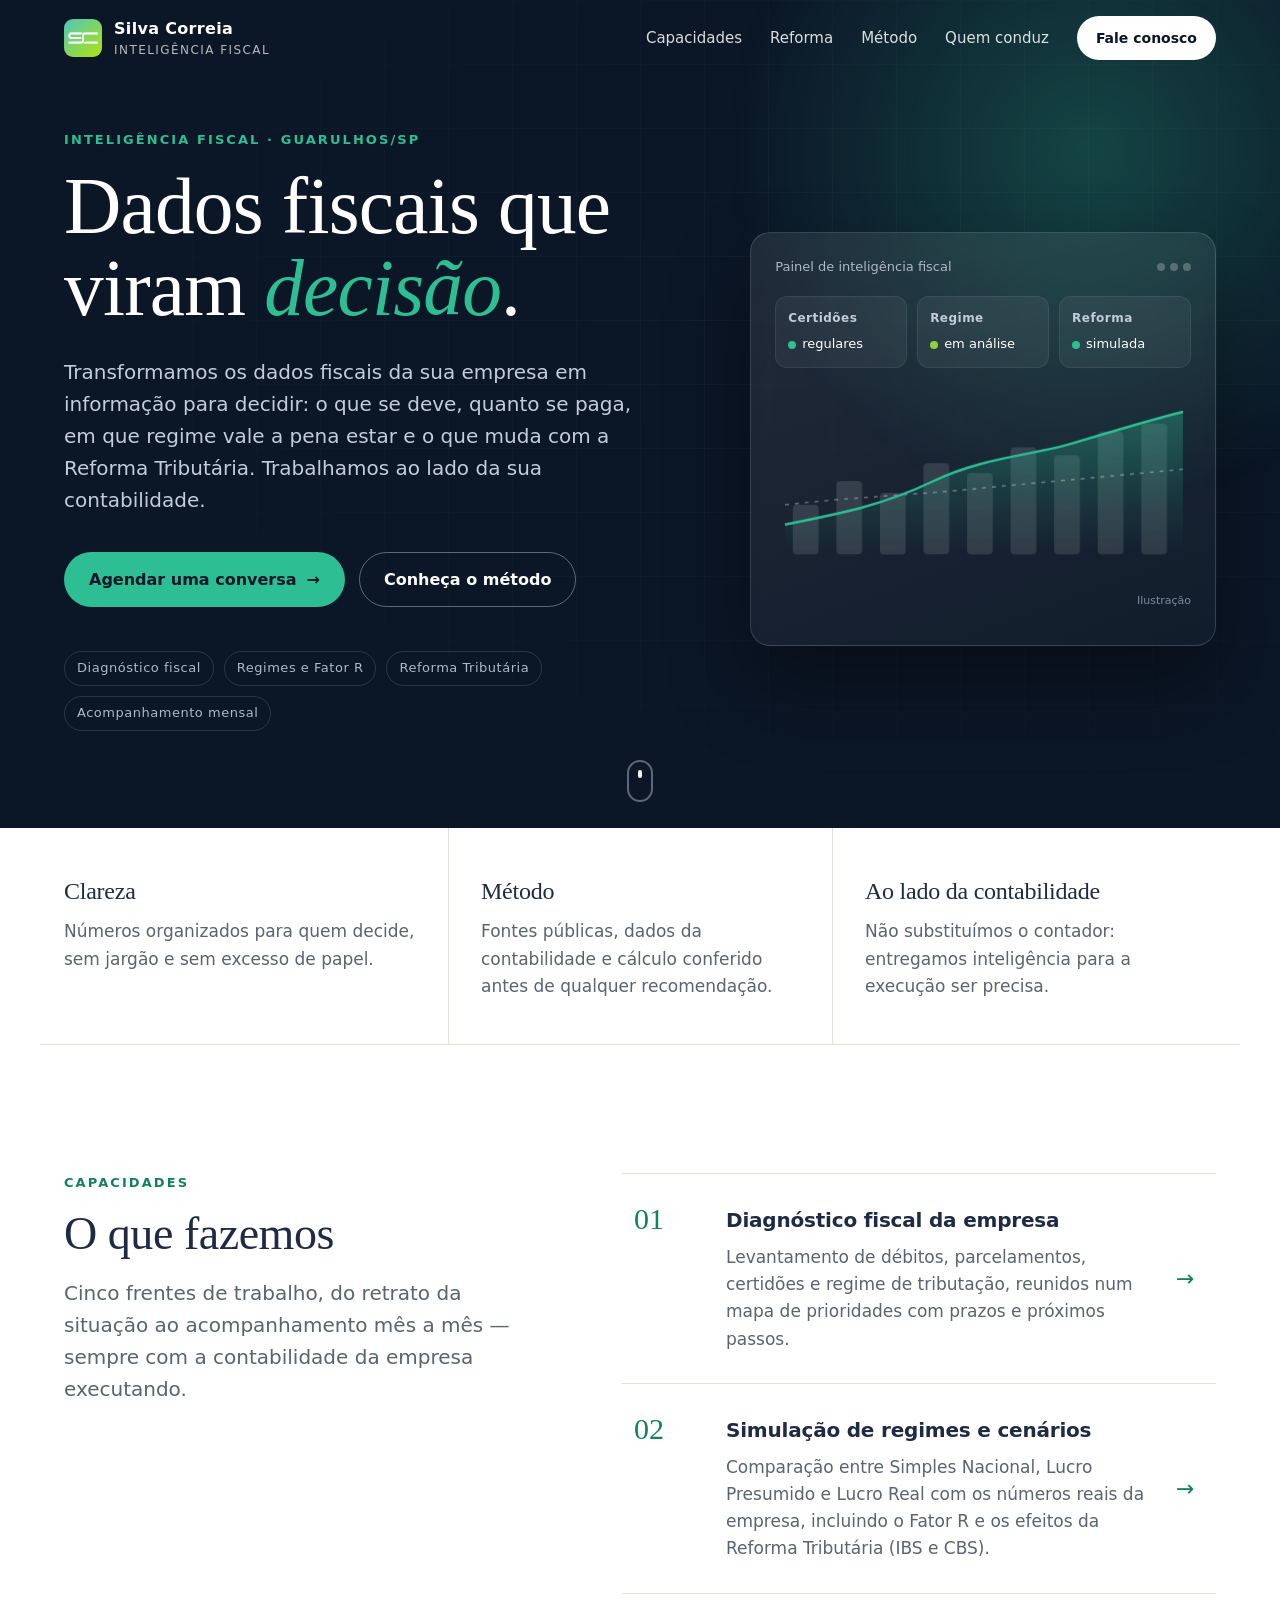
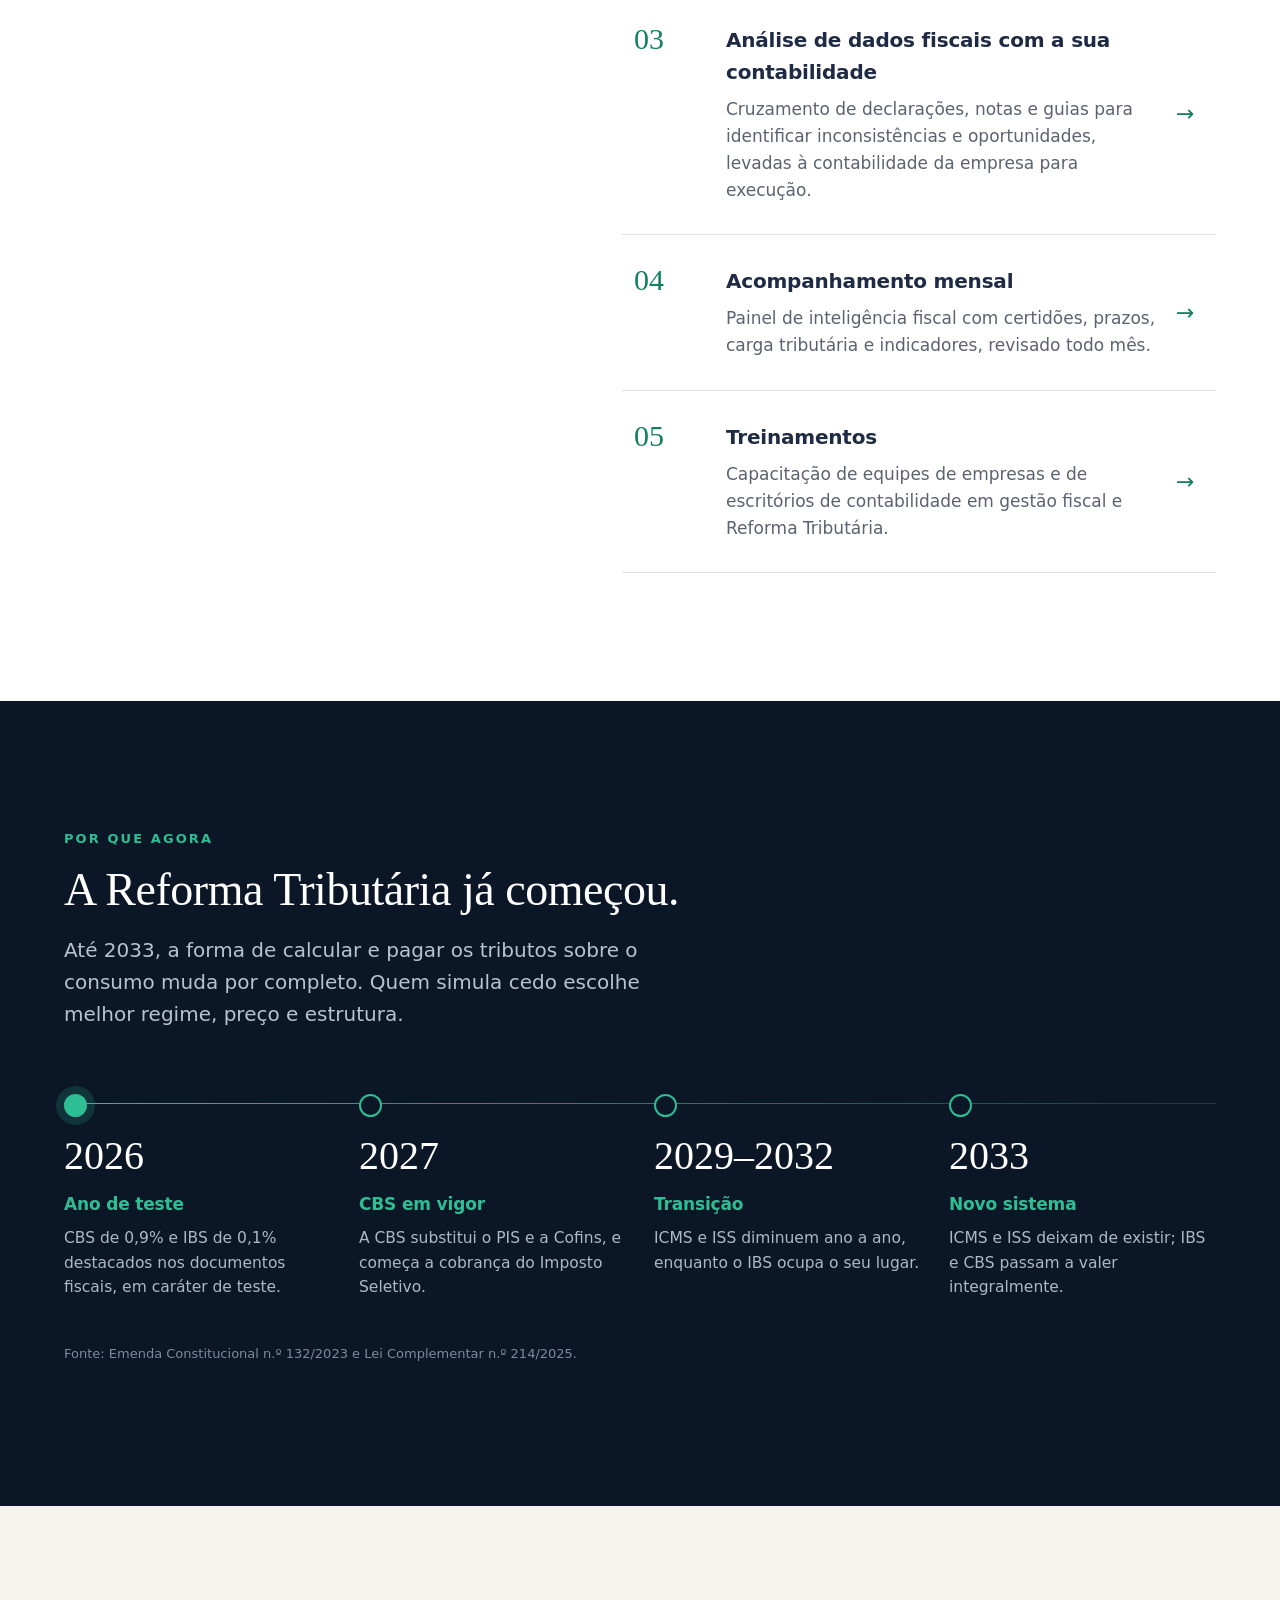
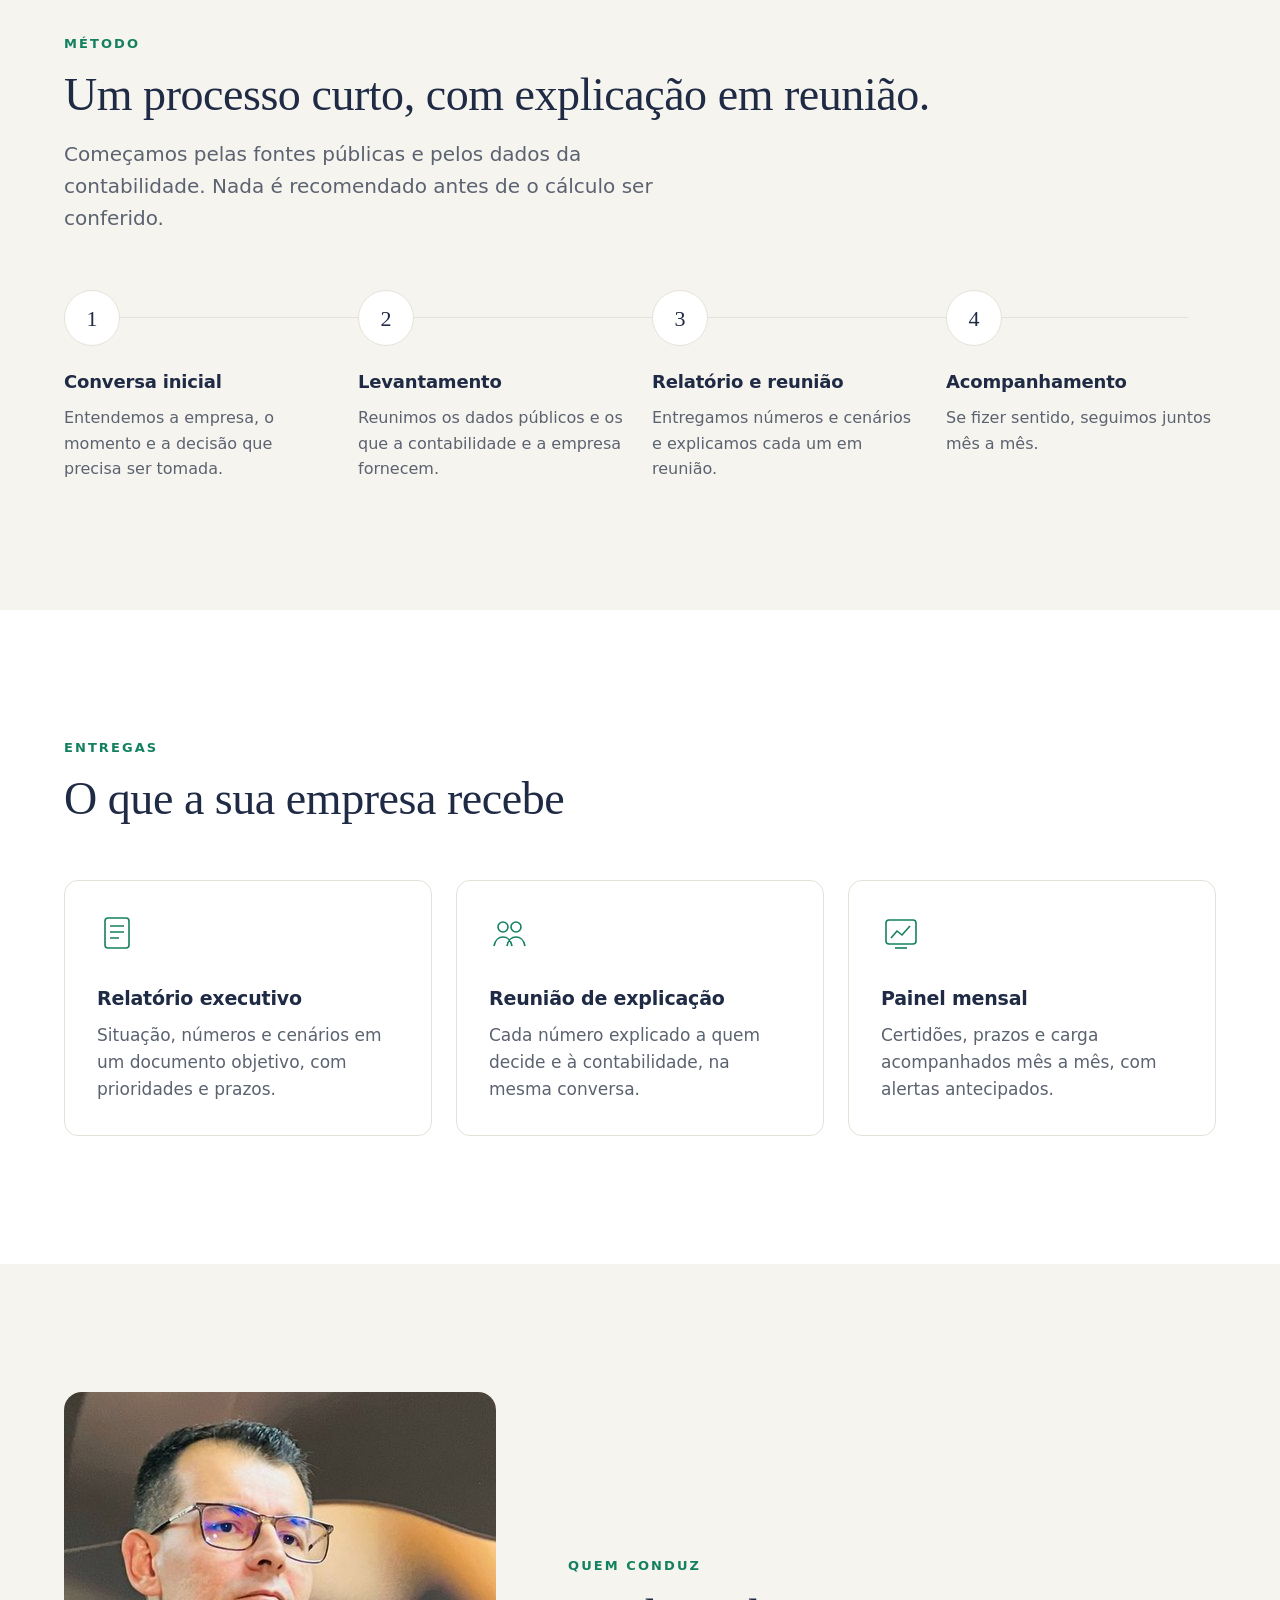
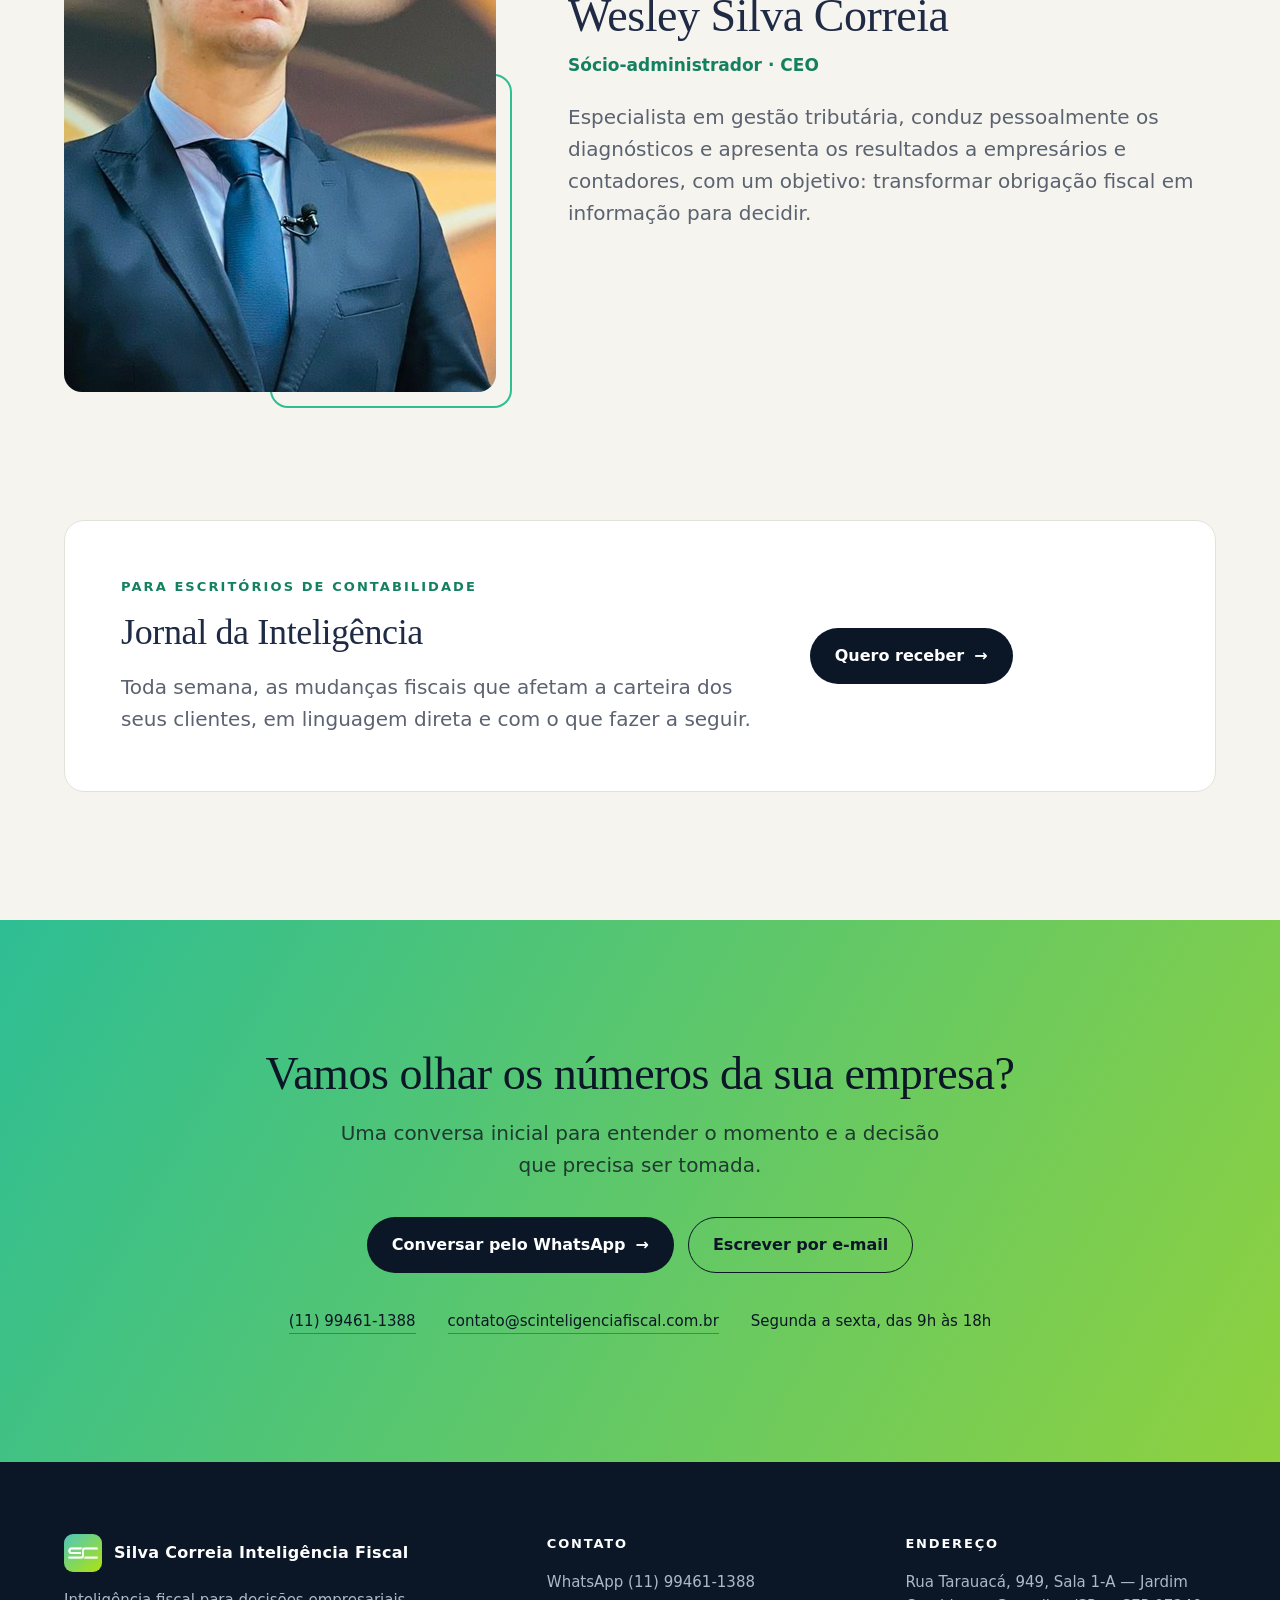
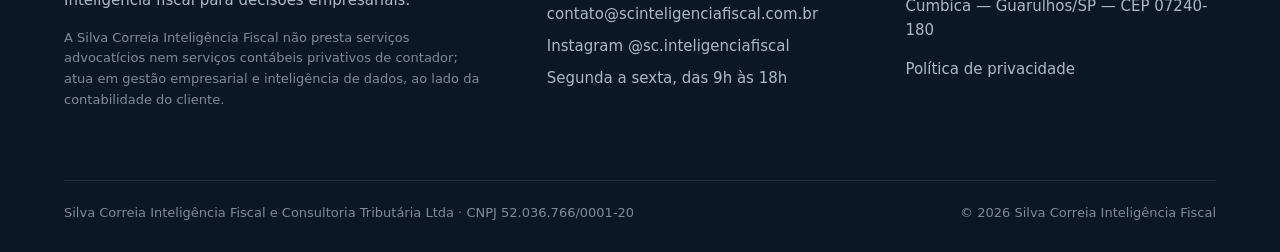
==== index.html @ d1a58f5a "Site institucional da SC Inteligência Fiscal Co-Authored-By: Claude Opus 5.5 <noreply@anthropic.com>" ====
<!doctype html>
<html lang="pt-BR">
<head>
<meta charset="utf-8">
<meta name="viewport" content="width=device-width, initial-scale=1">
<title>Silva Correia Inteligência Fiscal — Inteligência fiscal para decisões empresariais.</title>
<meta name="description" content="Transformamos os dados fiscais da sua empresa em informação para decidir: o que se deve, quanto se paga, em que regime vale a pena estar e o que muda com a Reforma Tributária. Trabalhamos ao lado da sua contabilidade.">
<meta name="theme-color" content="#0B1626">
<meta property="og:type" content="website"><meta property="og:title" content="Silva Correia Inteligência Fiscal — Inteligência fiscal para decisões empresariais.">
<meta property="og:description" content="Transformamos os dados fiscais da sua empresa em informação para decidir: o que se deve, quanto se paga, em que regime vale a pena estar e o que muda com a Reforma Tributária. Trabalhamos ao lado da sua contabilidade."><meta property="og:url" content="https://scinteligenciafiscal.com.br">
<meta property="og:image" content="https://scinteligenciafiscal.com.br/assets/sc_simbolo.png"><meta property="og:locale" content="pt_BR">
<link rel="canonical" href="https://scinteligenciafiscal.com.br/">
<link rel="icon" href="assets/sc_simbolo.png">
<link rel="stylesheet" href="assets/estilo.css">
<script type="application/ld+json">{"@context": "https://schema.org", "@type": "ProfessionalService", "name": "Silva Correia Inteligência Fiscal", "legalName": "Silva Correia Inteligência Fiscal e Consultoria Tributária Ltda", "url": "https://scinteligenciafiscal.com.br", "email": "contato@scinteligenciafiscal.com.br", "telephone": "+55 11 99461-1388", "taxID": "52.036.766/0001-20", "address": {"@type": "PostalAddress", "streetAddress": "Rua Tarauacá, 949, Sala 1-A", "addressLocality": "Guarulhos", "addressRegion": "SP", "postalCode": "07240-180", "addressCountry": "BR"}, "openingHours": "Mo-Fr 09:00-18:00", "sameAs": ["https://www.instagram.com/sc.inteligenciafiscal/"]}</script>
</head>
<body>
<a class="pular" href="#conteudo">Pular para o conteúdo</a>
<header class="hdr"><div class="cx">
  <a class="marca" href="index.html"><img src="assets/sc_simbolo.png" alt="" width="38" height="38">
    <span>Silva Correia<small>Inteligência Fiscal</small></span></a>
  <button class="menu-btn" aria-label="Abrir menu" aria-expanded="false" aria-controls="menu"><span></span><span></span><span></span></button>
  <nav class="nav" id="menu" aria-label="Principal">
    <a href="index.html#capacidades">Capacidades</a><a href="index.html#reforma">Reforma</a>
    <a href="index.html#metodo">Método</a><a href="index.html#lideranca">Quem conduz</a>
    <a class="btn btn-e" href="index.html#contato">Fale conosco</a>
  </nav>
</div></header>
<main id="conteudo">

<section class="heroi" aria-labelledby="h-heroi"><div class="cx">
  <div>
    <p class="olho rv">Inteligência fiscal · Guarulhos/SP</p>
    <h1 id="h-heroi" class="rv d1">Dados fiscais que viram <em>decisão</em>.</h1>
    <p class="lead rv d2">Transformamos os dados fiscais da sua empresa em informação para decidir: o que se deve, quanto se paga, em que regime vale a pena estar e o que muda com a Reforma Tributária. Trabalhamos ao lado da sua contabilidade.</p>
    <div class="acoes rv d3"><a class="btn btn-p" href="https://wa.me/5511994611388">Agendar uma conversa <span class="seta">→</span></a>
      <a class="btn btn-s" href="#metodo">Conheça o método</a></div>
    <ul class="etiquetas rv d3"><li>Diagnóstico fiscal</li><li>Regimes e Fator R</li><li>Reforma Tributária</li><li>Acompanhamento mensal</li></ul>
  </div>
  <div class="painel rv d2" aria-hidden="true">
    <div class="painel-top"><span>Painel de inteligência fiscal</span><span class="pontos"><i></i><i></i><i></i></span></div>
    <div class="kpis"><div class="kpi"><b>Certidões</b><span>regulares</span></div>
      <div class="kpi al"><b>Regime</b><span>em análise</span></div><div class="kpi"><b>Reforma</b><span>simulada</span></div></div>
    <svg class="grafico" viewBox="0 0 420 190">
      <defs><linearGradient id="gArea" x1="0" y1="0" x2="0" y2="1"><stop offset="0" stop-color="#2EBE94" stop-opacity=".35"/><stop offset="1" stop-color="#2EBE94" stop-opacity="0"/></linearGradient></defs>
      <g><rect x="18" y="120" width="26" height="50" rx="4" style="animation-delay:.2s"/><rect x="62" y="96" width="26" height="74" rx="4" style="animation-delay:.3s"/>
      <rect x="106" y="108" width="26" height="62" rx="4" style="animation-delay:.4s"/><rect x="150" y="78" width="26" height="92" rx="4" style="animation-delay:.5s"/>
      <rect x="194" y="88" width="26" height="82" rx="4" style="animation-delay:.6s"/><rect x="238" y="62" width="26" height="108" rx="4" style="animation-delay:.7s"/>
      <rect x="282" y="70" width="26" height="100" rx="4" style="animation-delay:.8s"/><rect x="326" y="46" width="26" height="124" rx="4" style="animation-delay:.9s"/>
      <rect x="370" y="38" width="26" height="132" rx="4" style="animation-delay:1s"/></g>
      <path class="area" d="M10 140 C70 128 110 120 160 96 S260 70 300 58 S380 34 412 26 L412 170 L10 170 Z"/>
      <path class="l2" d="M10 120 C80 112 140 110 200 104 S330 92 412 84"/>
      <path class="l1" d="M10 140 C70 128 110 120 160 96 S260 70 300 58 S380 34 412 26"/>
    </svg>
    <p class="legenda-il">Ilustração</p>
  </div>
</div><span class="rolar" aria-hidden="true"></span></section>

<section class="pilares" aria-label="Princípios"><div class="cx"><div class="pilar rv d0"><h3>Clareza</h3><p>Números organizados para quem decide, sem jargão e sem excesso de papel.</p></div><div class="pilar rv d1"><h3>Método</h3><p>Fontes públicas, dados da contabilidade e cálculo conferido antes de qualquer recomendação.</p></div><div class="pilar rv d2"><h3>Ao lado da contabilidade</h3><p>Não substituímos o contador: entregamos inteligência para a execução ser precisa.</p></div></div></section>

<section id="capacidades"><div class="cx cap-grade">
  <div class="cap-intro"><p class="olho rv">Capacidades</p><h2 class="rv d1">O que fazemos</h2>
    <p class="lead rv d2">Cinco frentes de trabalho, do retrato da situação ao acompanhamento mês a mês — sempre com a contabilidade da empresa executando.</p></div>
  <ul class="cap-lista"><li class="cap rv"><span class="n">01</span><div><h3>Diagnóstico fiscal da empresa</h3><p>Levantamento de débitos, parcelamentos, certidões e regime de tributação, reunidos num mapa de prioridades com prazos e próximos passos.</p></div><span class="seta" aria-hidden="true">→</span></li><li class="cap rv"><span class="n">02</span><div><h3>Simulação de regimes e cenários</h3><p>Comparação entre Simples Nacional, Lucro Presumido e Lucro Real com os números reais da empresa, incluindo o Fator R e os efeitos da Reforma Tributária (IBS e CBS).</p></div><span class="seta" aria-hidden="true">→</span></li><li class="cap rv"><span class="n">03</span><div><h3>Análise de dados fiscais com a sua contabilidade</h3><p>Cruzamento de declarações, notas e guias para identificar inconsistências e oportunidades, levadas à contabilidade da empresa para execução.</p></div><span class="seta" aria-hidden="true">→</span></li><li class="cap rv"><span class="n">04</span><div><h3>Acompanhamento mensal</h3><p>Painel de inteligência fiscal com certidões, prazos, carga tributária e indicadores, revisado todo mês.</p></div><span class="seta" aria-hidden="true">→</span></li><li class="cap rv"><span class="n">05</span><div><h3>Treinamentos</h3><p>Capacitação de equipes de empresas e de escritórios de contabilidade em gestão fiscal e Reforma Tributária.</p></div><span class="seta" aria-hidden="true">→</span></li></ul>
</div></section>

<section id="reforma" class="escuro"><div class="cx">
  <p class="olho rv">Por que agora</p><h2 class="rv d1">A Reforma Tributária já começou.</h2>
  <p class="lead rv d2">Até 2033, a forma de calcular e pagar os tributos sobre o consumo muda por completo. Quem simula cedo escolhe melhor regime, preço e estrutura.</p>
  <ol class="tempo"><li class="rv d0 agora"><span class="ano">2026</span><h3>Ano de teste</h3><p>CBS de 0,9% e IBS de 0,1% destacados nos documentos fiscais, em caráter de teste.</p></li><li class="rv d1"><span class="ano">2027</span><h3>CBS em vigor</h3><p>A CBS substitui o PIS e a Cofins, e começa a cobrança do Imposto Seletivo.</p></li><li class="rv d2"><span class="ano">2029–2032</span><h3>Transição</h3><p>ICMS e ISS diminuem ano a ano, enquanto o IBS ocupa o seu lugar.</p></li><li class="rv d3"><span class="ano">2033</span><h3>Novo sistema</h3><p>ICMS e ISS deixam de existir; IBS e CBS passam a valer integralmente.</p></li></ol>
  <p class="fonte">Fonte: Emenda Constitucional n.º 132/2023 e Lei Complementar n.º 214/2025.</p>
</div></section>

<section id="metodo" class="papel"><div class="cx">
  <p class="olho rv">Método</p><h2 class="rv d1">Um processo curto, com explicação em reunião.</h2>
  <p class="lead rv d2">Começamos pelas fontes públicas e pelos dados da contabilidade. Nada é recomendado antes de o cálculo ser conferido.</p>
  <div class="passos"><div class="passo rv d0"><div class="c">1</div><h3>Conversa inicial</h3><p>Entendemos a empresa, o momento e a decisão que precisa ser tomada.</p></div><div class="passo rv d1"><div class="c">2</div><h3>Levantamento</h3><p>Reunimos os dados públicos e os que a contabilidade e a empresa fornecem.</p></div><div class="passo rv d2"><div class="c">3</div><h3>Relatório e reunião</h3><p>Entregamos números e cenários e explicamos cada um em reunião.</p></div><div class="passo rv d3"><div class="c">4</div><h3>Acompanhamento</h3><p>Se fizer sentido, seguimos juntos mês a mês.</p></div></div>
</div></section>

<section><div class="cx">
  <p class="olho rv">Entregas</p><h2 class="rv d1">O que a sua empresa recebe</h2>
  <div class="cards"><div class="card rv d0"><svg viewBox="0 0 40 40"><rect x="8" y="5" width="24" height="30" rx="3"/><path d="M13 13h14M13 19h14M13 25h9"/></svg><h3>Relatório executivo</h3><p>Situação, números e cenários em um documento objetivo, com prioridades e prazos.</p></div><div class="card rv d1"><svg viewBox="0 0 40 40"><circle cx="14" cy="14" r="5"/><circle cx="27" cy="14" r="5"/><path d="M5 33c1-6 5-9 9-9s8 3 9 9M18 33c1-6 5-9 9-9s8 3 9 9"/></svg><h3>Reunião de explicação</h3><p>Cada número explicado a quem decide e à contabilidade, na mesma conversa.</p></div><div class="card rv d2"><svg viewBox="0 0 40 40"><rect x="5" y="7" width="30" height="24" rx="3"/><path d="M10 25l6-7 5 4 8-9"/><path d="M14 35h12"/></svg><h3>Painel mensal</h3><p>Certidões, prazos e carga acompanhados mês a mês, com alertas antecipados.</p></div></div>
</div></section>

<section id="lideranca" class="papel"><div class="cx lider">
  <div class="foto rv"><img src="assets/wesley.jpg" alt="Wesley Silva Correia" width="480" height="600" loading="lazy"></div>
  <div><p class="olho rv">Quem conduz</p><h2 class="rv d1">Wesley Silva Correia</h2><p class="cargo rv d1">Sócio-administrador · CEO</p>
    <p class="lead rv d2">Especialista em gestão tributária, conduz pessoalmente os diagnósticos e apresenta os resultados a empresários e contadores, com um objetivo: transformar obrigação fiscal em informação para decidir.</p></div>
</div></section>

<section class="papel" style="padding-top:0"><div class="cx">
  <div class="jornal rv"><div><p class="olho">Para escritórios de contabilidade</p><h2>Jornal da Inteligência</h2>
    <p class="lead">Toda semana, as mudanças fiscais que afetam a carteira dos seus clientes, em linguagem direta e com o que fazer a seguir.</p></div>
    <div><a class="btn btn-e" href="mailto:contato@scinteligenciafiscal.com.br?subject=Inscri%C3%A7%C3%A3o%20no%20Jornal%20da%20Intelig%C3%AAncia">Quero receber <span class="seta">→</span></a></div></div>
</div></section>

<section id="contato" class="final"><div class="cx">
  <h2 class="rv">Vamos olhar os números da sua empresa?</h2>
  <p class="lead rv d1">Uma conversa inicial para entender o momento e a decisão que precisa ser tomada.</p>
  <div class="acoes rv d2"><a class="btn btn-e" href="https://wa.me/5511994611388">Conversar pelo WhatsApp <span class="seta">→</span></a>
    <a class="btn btn-c" href="mailto:contato@scinteligenciafiscal.com.br">Escrever por e-mail</a></div>
  <div class="contatos rv d3"><a href="https://wa.me/5511994611388">(11) 99461-1388</a><a href="mailto:contato@scinteligenciafiscal.com.br">contato@scinteligenciafiscal.com.br</a><span>Segunda a sexta, das 9h às 18h</span></div>
</div></section>
</main>
<footer class="rodape"><div class="cx">
  <div class="cols">
    <div><a class="marca" href="index.html"><img src="assets/sc_simbolo.png" alt="" width="38" height="38"><span>Silva Correia Inteligência Fiscal</span></a>
      <p>Inteligência fiscal para decisões empresariais.</p><p class="ressalva">A Silva Correia Inteligência Fiscal não presta serviços advocatícios nem serviços contábeis privativos de contador; atua em gestão empresarial e inteligência de dados, ao lado da contabilidade do cliente.</p></div>
    <div><h4>Contato</h4><ul>
      <li><a href="https://wa.me/5511994611388">WhatsApp (11) 99461-1388</a></li><li><a href="mailto:contato@scinteligenciafiscal.com.br">contato@scinteligenciafiscal.com.br</a></li>
      <li><a href="https://www.instagram.com/sc.inteligenciafiscal/">Instagram @sc.inteligenciafiscal</a></li><li>Segunda a sexta, das 9h às 18h</li></ul></div>
    <div><h4>Endereço</h4><p>Rua Tarauacá, 949, Sala 1-A — Jardim Cumbica — Guarulhos/SP — CEP 07240-180</p><ul><li><a href="privacidade.html">Política de privacidade</a></li></ul></div>
  </div>
  <div class="base"><span>Silva Correia Inteligência Fiscal e Consultoria Tributária Ltda · CNPJ 52.036.766/0001-20</span><span>© 2026 Silva Correia Inteligência Fiscal</span></div>
</div></footer>
<script src="assets/site.js" defer></script>
</body></html>
---- assets/estilo.css ----
:root{--ink:#0B1626;--navy:#1F2A44;--turq:#2EBE94;--turq-esc:#13805F;--lima:#8FD13F;--papel:#F6F4EF;
--texto:#14181F;--cinza:#5B6270;--linha:#E4E1D8;--branco:#FFFFFF;
--serif:Georgia,"Times New Roman",serif;--sans:"Segoe UI",Calibri,system-ui,-apple-system,Roboto,Arial,sans-serif;
--r:14px;--cx:1200px}
*{box-sizing:border-box}html{scroll-behavior:smooth}
body{margin:0;font-family:var(--sans);color:var(--texto);background:var(--branco);line-height:1.6;font-size:17px;
-webkit-font-smoothing:antialiased;overflow-x:hidden}
img{max-width:100%;display:block}a{color:inherit}
.cx{max-width:var(--cx);margin:0 auto;padding:0 24px}
.pular{position:absolute;left:-999px;top:8px;background:var(--turq);color:var(--ink);padding:8px 12px;border-radius:6px;z-index:99}
.pular:focus{left:8px}
:focus-visible{outline:3px solid var(--turq);outline-offset:3px;border-radius:4px}
.olho{font-size:13px;font-weight:700;letter-spacing:.16em;text-transform:uppercase;color:var(--turq-esc);margin:0 0 14px}
.escuro .olho,.heroi .olho{color:var(--turq)}
h1,h2,h3{font-family:var(--serif);font-weight:400;letter-spacing:-.01em;margin:0}
h2{font-size:clamp(30px,4vw,46px);line-height:1.12;color:var(--navy)}
.escuro h2{color:var(--branco)}
.lead{font-size:clamp(17px,1.6vw,20px);color:var(--cinza);max-width:640px;margin:18px 0 0}
.escuro .lead{color:#B9C2D0}
section{padding:clamp(72px,10vw,128px) 0}
.escuro{background:var(--ink);color:#DCE2EA}
.papel{background:var(--papel)}

/* botões */
.btn{display:inline-flex;align-items:center;gap:10px;padding:14px 24px;border-radius:999px;font-weight:600;
text-decoration:none;font-size:16px;transition:transform .2s,box-shadow .2s,background .2s;border:1px solid transparent}
.btn:hover{transform:translateY(-2px)}
.btn-p{background:var(--turq);color:var(--ink)}.btn-p:hover{box-shadow:0 10px 30px rgba(46,190,148,.35)}
.btn-s{border-color:rgba(255,255,255,.35);color:var(--branco)}.btn-s:hover{background:rgba(255,255,255,.08)}
.btn-e{background:var(--ink);color:var(--branco)}.btn-e:hover{box-shadow:0 10px 30px rgba(11,22,38,.3)}
.btn-c{border-color:var(--ink);color:var(--ink)}
.seta{transition:transform .2s}.btn:hover .seta{transform:translateX(4px)}

/* cabeçalho */
.hdr{position:fixed;inset:0 0 auto 0;z-index:50;transition:background .3s,border-color .3s,box-shadow .3s;
border-bottom:1px solid transparent;color:var(--branco)}
.hdr.solido{background:rgba(255,255,255,.92);backdrop-filter:saturate(1.4) blur(12px);-webkit-backdrop-filter:saturate(1.4) blur(12px);
border-bottom-color:var(--linha);color:var(--navy)}
.hdr .cx{display:flex;align-items:center;justify-content:space-between;height:76px;gap:16px}
.marca{display:flex;align-items:center;gap:12px;text-decoration:none;font-weight:700;letter-spacing:.02em;font-size:16px}
.marca img{width:38px;height:38px;border-radius:9px}
.marca small{display:block;font-weight:400;font-size:12px;letter-spacing:.12em;text-transform:uppercase;opacity:.7}
.nav{display:flex;align-items:center;gap:28px}
.nav a{text-decoration:none;font-size:15px;opacity:.85}.nav a:hover{opacity:1}
.nav .btn{opacity:1;padding:10px 18px;font-size:14px}
.hdr:not(.solido) .nav .btn-e{background:var(--branco);color:var(--ink)}
.menu-btn{display:none;background:none;border:0;color:inherit;padding:8px;cursor:pointer}
.menu-btn span{display:block;width:24px;height:2px;background:currentColor;margin:5px 0;transition:transform .3s,opacity .3s}

/* herói */
.heroi{position:relative;min-height:min(92vh,900px);display:flex;align-items:center;background:var(--ink);color:var(--branco);
padding:130px 0 80px;overflow:hidden}
.heroi::before{content:"";position:absolute;inset:0;
background-image:linear-gradient(rgba(255,255,255,.045) 1px,transparent 1px),linear-gradient(90deg,rgba(255,255,255,.045) 1px,transparent 1px);
background-size:64px 64px;mask-image:radial-gradient(ellipse at 70% 40%,#000 0%,transparent 75%);-webkit-mask-image:radial-gradient(ellipse at 70% 40%,#000 0%,transparent 75%)}
.heroi::after{content:"";position:absolute;width:820px;height:820px;right:-220px;top:-260px;border-radius:50%;
background:radial-gradient(circle,rgba(46,190,148,.28),transparent 62%);filter:blur(10px);animation:pulsa 9s ease-in-out infinite}
@keyframes pulsa{50%{transform:scale(1.08) translate(-20px,20px)}}
.heroi .cx{position:relative;z-index:1;display:grid;grid-template-columns:1.15fr .85fr;gap:56px;align-items:center}
.heroi h1{font-size:clamp(42px,6.2vw,80px);line-height:1.04;color:var(--branco)}
.heroi h1 em{font-style:italic;color:var(--turq)}
.heroi .lead{color:#C3CCDA;max-width:600px;margin-top:26px}
.acoes{display:flex;flex-wrap:wrap;gap:14px;margin-top:36px}
.etiquetas{display:flex;flex-wrap:wrap;gap:10px;margin-top:44px;padding:0;list-style:none}
.etiquetas li{font-size:13px;letter-spacing:.04em;color:#AEB8C7;border:1px solid rgba(255,255,255,.14);padding:6px 12px;border-radius:999px}

.painel{background:linear-gradient(160deg,rgba(255,255,255,.09),rgba(255,255,255,.03));border:1px solid rgba(255,255,255,.14);
border-radius:20px;padding:24px;backdrop-filter:blur(6px);box-shadow:0 40px 80px rgba(0,0,0,.35)}
.painel-top{display:flex;justify-content:space-between;align-items:center;font-size:13px;color:#AEB8C7;margin-bottom:18px}
.pontos i{display:inline-block;width:8px;height:8px;border-radius:50%;background:rgba(255,255,255,.25);margin-left:5px}
.kpis{display:grid;grid-template-columns:repeat(3,1fr);gap:10px;margin-bottom:18px}
.kpi{background:rgba(255,255,255,.05);border:1px solid rgba(255,255,255,.08);border-radius:12px;padding:12px}
.kpi b{display:block;font-size:12px;font-weight:600;color:#C3CCDA;letter-spacing:.04em}
.kpi span{display:flex;align-items:center;gap:6px;font-size:13px;color:var(--branco);margin-top:6px}
.kpi span::before{content:"";width:8px;height:8px;border-radius:50%;background:var(--turq)}
.kpi.al span::before{background:var(--lima)}
.grafico{width:100%;height:auto}
.grafico .l1{stroke:var(--turq);stroke-width:2.5;fill:none;stroke-dasharray:600;stroke-dashoffset:600;animation:traca 2.4s .4s ease forwards}
.grafico .l2{stroke:rgba(255,255,255,.35);stroke-width:1.5;fill:none;stroke-dasharray:4 6}
.grafico .area{fill:url(#gArea);opacity:0;animation:aparece 1.2s 1.6s forwards}
.grafico rect{fill:rgba(255,255,255,.12);transform-origin:bottom;transform-box:fill-box;animation:sobe 1s ease both}
@keyframes traca{to{stroke-dashoffset:0}}@keyframes aparece{to{opacity:1}}@keyframes sobe{from{transform:scaleY(0)}}
.legenda-il{font-size:11px;color:#7F8A9C;margin-top:10px;text-align:right}
.rolar{position:absolute;left:50%;bottom:26px;transform:translateX(-50%);z-index:1;width:26px;height:42px;border:2px solid rgba(255,255,255,.35);border-radius:14px}
.rolar::after{content:"";position:absolute;left:50%;top:8px;width:4px;height:8px;margin-left:-2px;border-radius:2px;background:var(--branco);animation:desce 1.8s infinite}
@keyframes desce{0%{opacity:0;transform:translateY(0)}40%{opacity:1}100%{opacity:0;transform:translateY(12px)}}

/* pilares */
.pilares{padding:0;background:var(--branco)}
.pilares .cx{display:grid;grid-template-columns:repeat(3,1fr);border-bottom:1px solid var(--linha)}
.pilar{padding:44px 32px 44px 0}
.pilar+.pilar{padding-left:32px;border-left:1px solid var(--linha)}
.pilar h3{font-size:24px;color:var(--navy);margin-bottom:8px}.pilar p{margin:0;color:var(--cinza)}

/* capacidades */
.cap-grade{display:grid;grid-template-columns:.9fr 1.1fr;gap:72px;align-items:start}
.cap-intro{position:sticky;top:120px}
.cap-lista{list-style:none;margin:0;padding:0;border-top:1px solid var(--linha)}
.cap{display:grid;grid-template-columns:72px 1fr 28px;gap:20px;padding:30px 12px;border-bottom:1px solid var(--linha);
transition:background .25s,padding .25s}
.cap:hover{background:var(--papel);padding-left:22px}
.cap .n{font-family:var(--serif);font-size:30px;color:var(--turq-esc);line-height:1}
.cap h3{font-family:var(--sans);font-weight:600;font-size:20px;color:var(--navy);margin-bottom:8px}
.cap p{margin:0;color:var(--cinza)}
.cap .seta{align-self:center;color:var(--turq-esc);font-size:22px}
.cap:hover .seta{transform:translateX(6px)}

/* linha do tempo */
.tempo{display:grid;grid-template-columns:repeat(4,1fr);gap:28px;margin-top:64px;position:relative;list-style:none;padding:0}
.tempo::before{content:"";position:absolute;left:0;right:0;top:9px;height:1px;background:linear-gradient(90deg,var(--turq),rgba(255,255,255,.12))}
.tempo li{position:relative;padding-top:42px}
.tempo li::before{content:"";position:absolute;top:0;left:0;width:19px;height:19px;border-radius:50%;background:var(--ink);border:2px solid var(--turq)}
.tempo li.agora::before{background:var(--turq);box-shadow:0 0 0 8px rgba(46,190,148,.18)}
.ano{font-family:var(--serif);font-size:40px;color:var(--branco);line-height:1}
.tempo h3{font-family:var(--sans);font-size:17px;font-weight:600;color:var(--turq);margin:14px 0 8px}
.tempo p{margin:0;color:#AEB8C7;font-size:15.5px}
.fonte{font-size:13px;color:#7F8A9C;margin-top:44px}

/* método */
.passos{display:grid;grid-template-columns:repeat(4,1fr);gap:24px;margin-top:56px;position:relative}
.passos::before{content:"";position:absolute;top:27px;left:28px;right:28px;height:1px;background:var(--linha)}
.passo{position:relative}
.passo .c{width:56px;height:56px;border-radius:50%;background:var(--branco);border:1px solid var(--linha);display:grid;place-items:center;
font-family:var(--serif);font-size:22px;color:var(--navy);margin-bottom:22px;position:relative;transition:background .3s,color .3s,border-color .3s}
.passo:hover .c{background:var(--navy);color:var(--branco);border-color:var(--navy)}
.passo h3{font-family:var(--sans);font-weight:600;font-size:18px;color:var(--navy);margin-bottom:8px}
.passo p{margin:0;color:var(--cinza);font-size:16px}

/* entregáveis */
.cards{display:grid;grid-template-columns:repeat(3,1fr);gap:24px;margin-top:56px}
.card{border:1px solid var(--linha);border-radius:var(--r);padding:32px;background:var(--branco);transition:transform .3s,box-shadow .3s,border-color .3s}
.card:hover{transform:translateY(-6px);box-shadow:0 24px 48px rgba(11,22,38,.08);border-color:transparent}
.card svg{width:40px;height:40px;stroke:var(--turq-esc);fill:none;stroke-width:1.6;margin-bottom:22px}
.card h3{font-family:var(--sans);font-weight:600;font-size:19px;color:var(--navy);margin-bottom:8px}
.card p{margin:0;color:var(--cinza)}

/* liderança */
.lider{display:grid;grid-template-columns:.8fr 1.2fr;gap:72px;align-items:center}
.foto{position:relative;isolation:isolate}
.foto img{width:100%;aspect-ratio:4/5;object-fit:cover;object-position:top;border-radius:18px}
.foto::after{content:"";position:absolute;inset:auto -16px -16px auto;width:55%;height:55%;border:2px solid var(--turq);border-radius:18px;z-index:-1}
.cargo{color:var(--turq-esc);font-weight:600;margin:10px 0 22px}

/* jornal */
.jornal{display:grid;grid-template-columns:1.3fr .7fr;gap:40px;align-items:center;background:var(--branco);border:1px solid var(--linha);
border-radius:20px;padding:clamp(28px,5vw,56px)}
.jornal h2{font-size:clamp(26px,3vw,36px)}

/* chamada final */
.final{background:linear-gradient(120deg,var(--turq),var(--lima));color:var(--ink);text-align:center}
.final h2{color:var(--ink);max-width:780px;margin:0 auto}
.final .lead{color:#1F3A30;margin:18px auto 0}
.final .acoes{justify-content:center}
.contatos{display:flex;flex-wrap:wrap;justify-content:center;gap:12px 32px;margin-top:36px;font-size:15px}
.contatos a{text-decoration:none;border-bottom:1px solid rgba(11,22,38,.35)}

/* rodapé */
.rodape{background:var(--ink);color:#AEB8C7;padding:72px 0 28px;font-size:15px}
.rodape .cols{display:grid;grid-template-columns:1.4fr 1fr 1fr;gap:48px}
.rodape h4{color:var(--branco);font-size:13px;letter-spacing:.14em;text-transform:uppercase;margin:0 0 16px}
.rodape a{text-decoration:none}.rodape a:hover{color:var(--branco)}
.rodape ul{list-style:none;margin:0;padding:0}.rodape li{margin-bottom:8px}
.rodape .marca{color:var(--branco);margin-bottom:16px}
.ressalva{font-size:13px;color:#7F8A9C;margin-top:16px;max-width:420px}
.base{border-top:1px solid rgba(255,255,255,.1);margin-top:56px;padding-top:22px;display:flex;flex-wrap:wrap;justify-content:space-between;gap:12px;font-size:13px;color:#7F8A9C}

/* privacidade */
.doc{padding-top:150px}.doc h1{font-size:clamp(34px,4vw,48px);color:var(--navy);margin-bottom:24px}
.doc h2{font-size:26px;margin:40px 0 12px}.doc p,.doc li{max-width:760px;color:#2A2F38}

/* revelação ao rolar */
.rv{opacity:0;transform:translateY(24px);transition:opacity .8s ease,transform .8s ease}
.rv.on{opacity:1;transform:none}
.d1{transition-delay:.1s}.d2{transition-delay:.2s}.d3{transition-delay:.3s}
@media (prefers-reduced-motion:reduce){*{animation:none!important;transition:none!important;scroll-behavior:auto!important}
.rv{opacity:1;transform:none}.grafico .l1{stroke-dashoffset:0}.grafico .area{opacity:1}}

/* responsivo */
@media (max-width:980px){
 .heroi .cx,.cap-grade,.lider,.jornal{grid-template-columns:1fr}
 .cap-intro{position:static}.painel{max-width:520px}
 .tempo,.passos{grid-template-columns:repeat(2,1fr)}.passos::before{display:none}
 .cards{grid-template-columns:1fr}.rodape .cols{grid-template-columns:1fr 1fr}
 .lider{gap:40px}.foto{max-width:420px}
}
@media (max-width:760px){
 .cx{padding:0 16px}
 .menu-btn{display:block}
 .nav{position:fixed;inset:76px 0 auto 0;background:var(--branco);color:var(--navy);flex-direction:column;align-items:flex-start;gap:0;
 padding:8px 16px 24px;border-bottom:1px solid var(--linha);transform:translateY(-12px);opacity:0;pointer-events:none;transition:.25s}
 .nav a{padding:14px 0;width:100%;border-bottom:1px solid var(--linha);font-size:17px}
 .nav .btn{margin-top:16px;border-bottom:0;width:auto}
 .hdr.aberto .nav{transform:none;opacity:1;pointer-events:auto}
 .hdr.aberto{background:var(--branco);color:var(--navy)}
 .hdr.aberto .menu-btn span:nth-child(1){transform:translateY(7px) rotate(45deg)}
 .hdr.aberto .menu-btn span:nth-child(2){opacity:0}
 .hdr.aberto .menu-btn span:nth-child(3){transform:translateY(-7px) rotate(-45deg)}
 .marca small{display:none}
 .pilares .cx{grid-template-columns:1fr}.pilar,.pilar+.pilar{padding:28px 0;border-left:0;border-top:1px solid var(--linha)}
 .tempo,.passos{grid-template-columns:1fr}.tempo::before{left:9px;right:auto;top:0;bottom:0;width:1px;height:auto}
 .tempo li{padding:0 0 0 44px}.tempo li::before{top:4px}
 .cap{grid-template-columns:52px 1fr;padding:24px 4px}.cap .seta{display:none}.cap:hover{padding-left:4px}
 .kpis{grid-template-columns:1fr 1fr 1fr}.kpi{padding:10px 8px}
 .rodape .cols{grid-template-columns:1fr}
 .rolar{display:none}
}
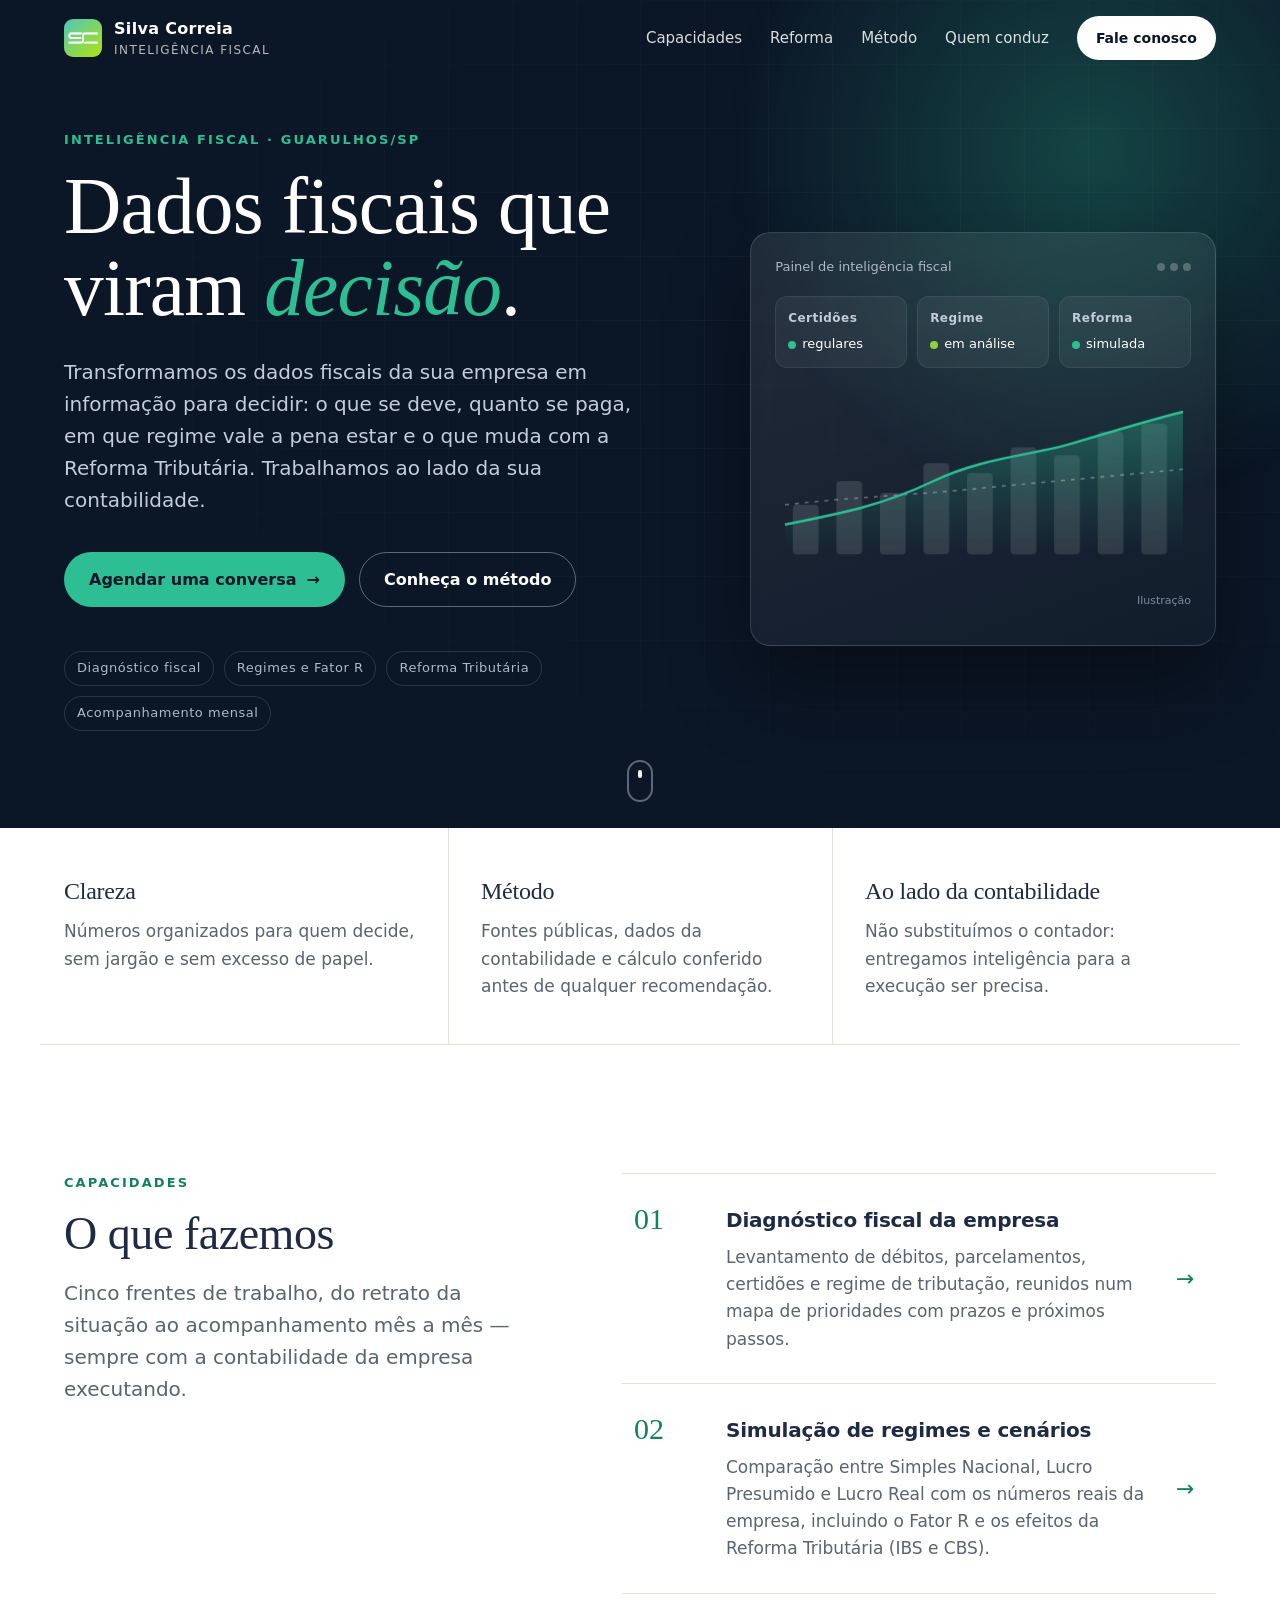
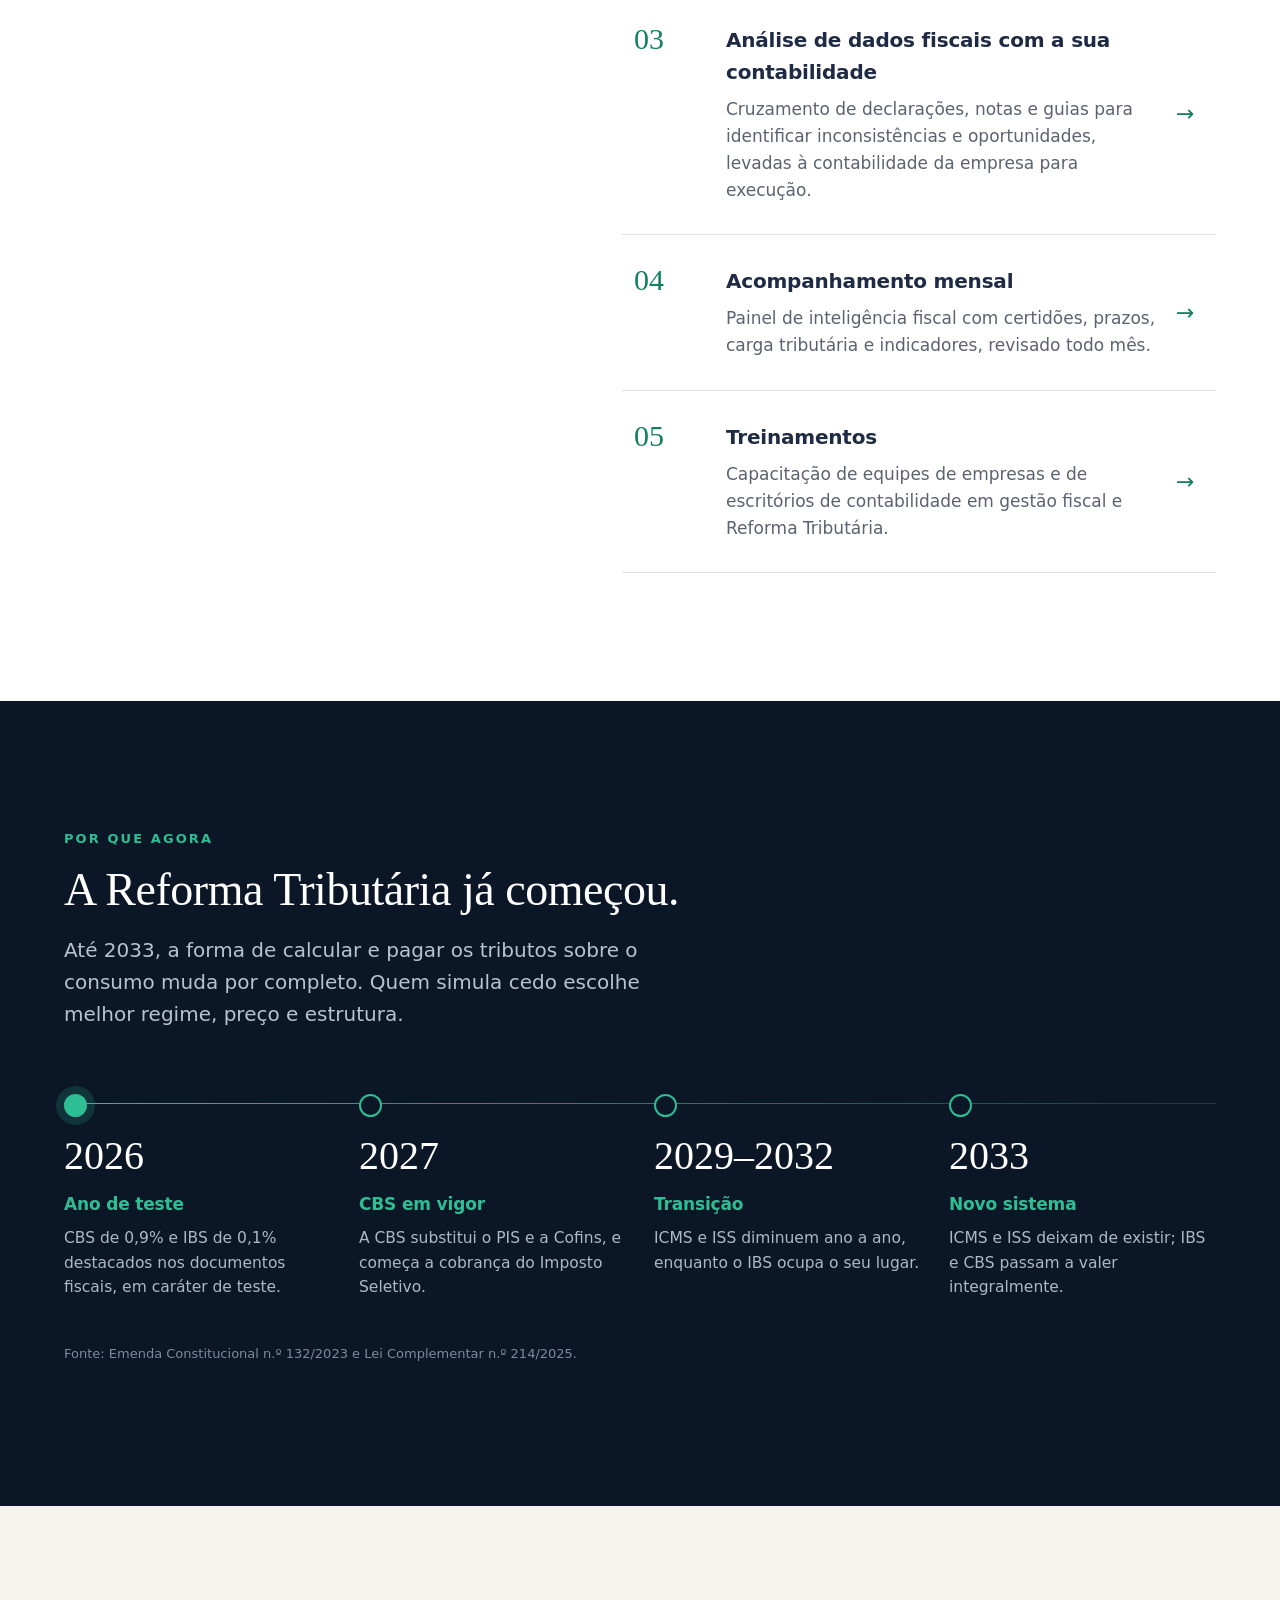
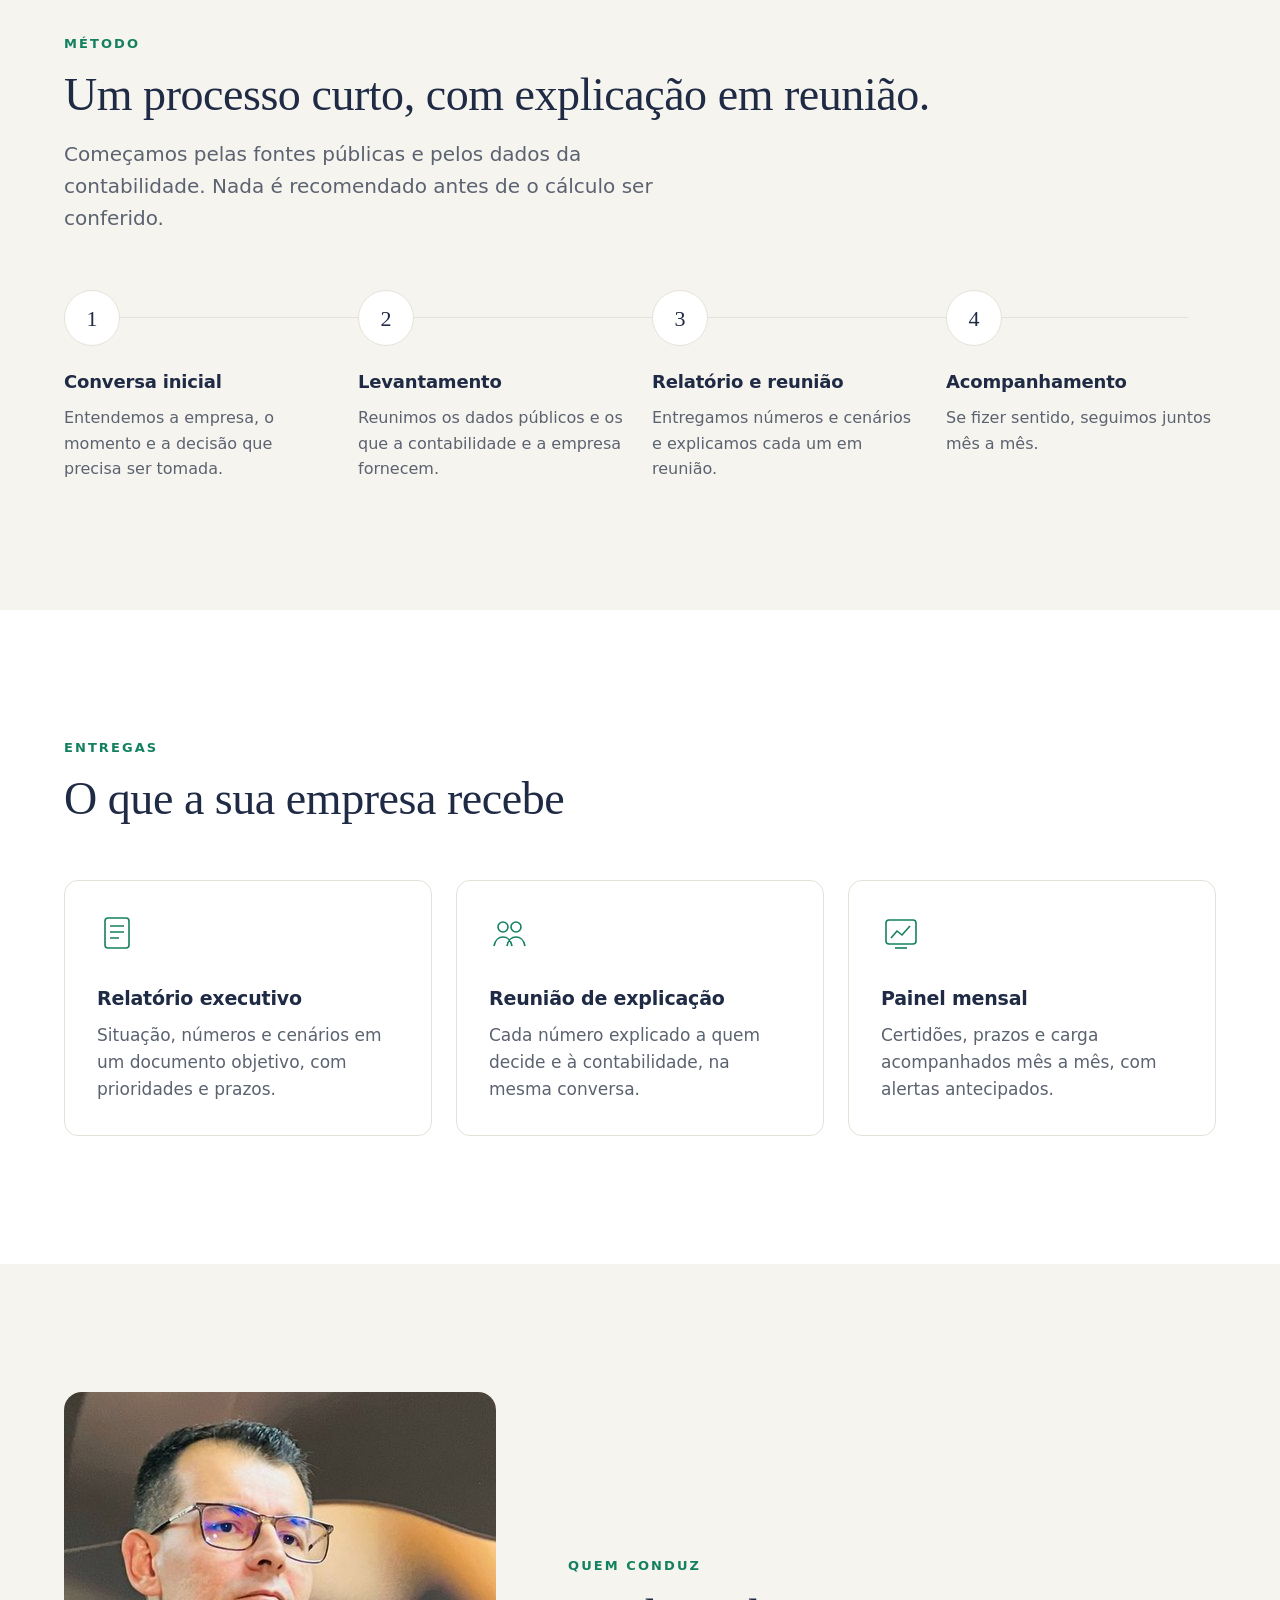
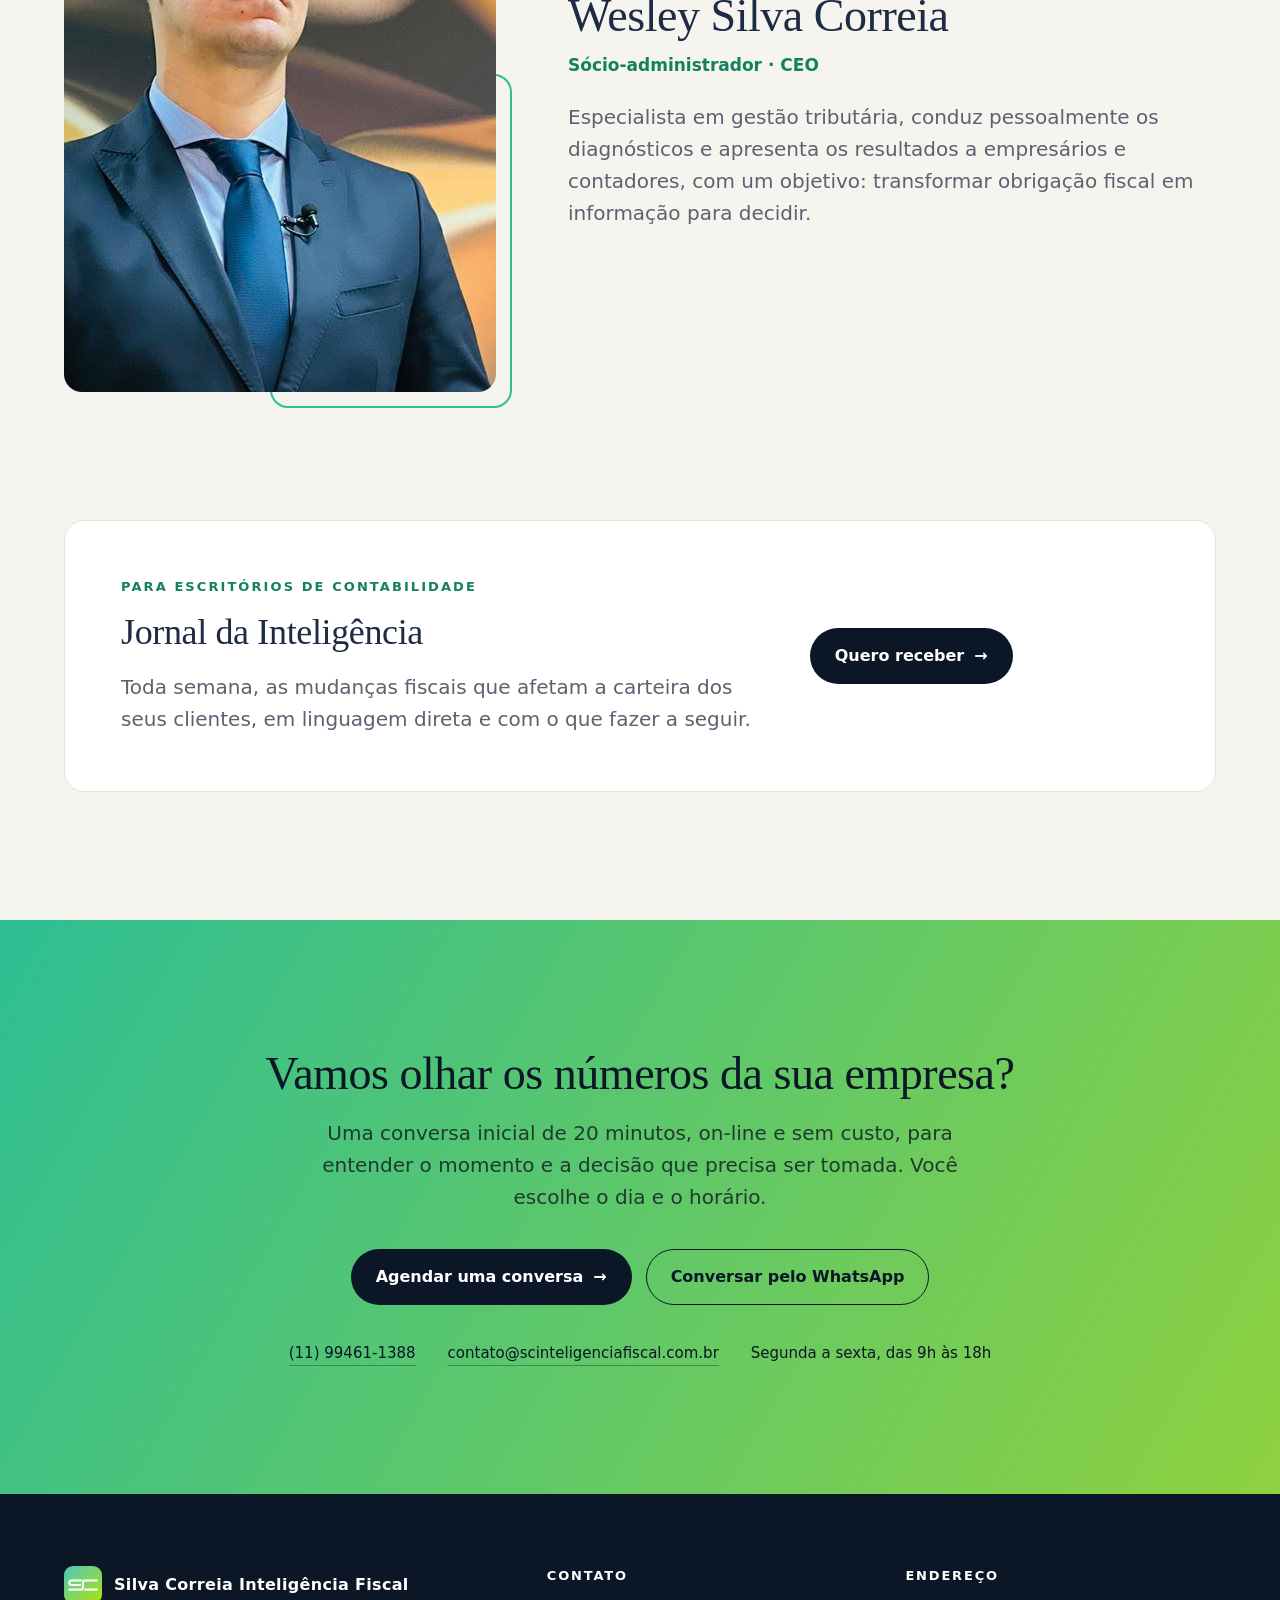
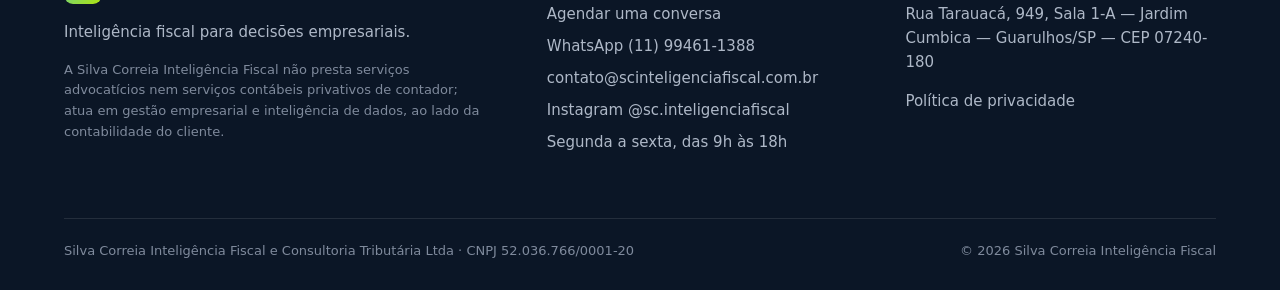
==== commit 59a4bcec: "Agenda de 20 minutos no site e politica de privacidade atualizada Botao principal e secao de contato" ====
--- a/index.html
+++ b/index.html
@@ -33,7 +33,7 @@
     <p class="olho rv">Inteligência fiscal · Guarulhos/SP</p>
     <h1 id="h-heroi" class="rv d1">Dados fiscais que viram <em>decisão</em>.</h1>
     <p class="lead rv d2">Transformamos os dados fiscais da sua empresa em informação para decidir: o que se deve, quanto se paga, em que regime vale a pena estar e o que muda com a Reforma Tributária. Trabalhamos ao lado da sua contabilidade.</p>
-    <div class="acoes rv d3"><a class="btn btn-p" href="https://wa.me/5511994611388">Agendar uma conversa <span class="seta">→</span></a>
+    <div class="acoes rv d3"><a class="btn btn-p" href="https://silvacorreiaintelignciafiscal.zohobookings.com/conversa" target="_blank" rel="noopener">Agendar uma conversa <span class="seta">→</span></a>
       <a class="btn btn-s" href="#metodo">Conheça o método</a></div>
     <ul class="etiquetas rv d3"><li>Diagnóstico fiscal</li><li>Regimes e Fator R</li><li>Reforma Tributária</li><li>Acompanhamento mensal</li></ul>
   </div>
@@ -96,9 +96,9 @@
 
 <section id="contato" class="final"><div class="cx">
   <h2 class="rv">Vamos olhar os números da sua empresa?</h2>
-  <p class="lead rv d1">Uma conversa inicial para entender o momento e a decisão que precisa ser tomada.</p>
-  <div class="acoes rv d2"><a class="btn btn-e" href="https://wa.me/5511994611388">Conversar pelo WhatsApp <span class="seta">→</span></a>
-    <a class="btn btn-c" href="mailto:contato@scinteligenciafiscal.com.br">Escrever por e-mail</a></div>
+  <p class="lead rv d1">Uma conversa inicial de 20 minutos, on-line e sem custo, para entender o momento e a decisão que precisa ser tomada. Você escolhe o dia e o horário.</p>
+  <div class="acoes rv d2"><a class="btn btn-e" href="https://silvacorreiaintelignciafiscal.zohobookings.com/conversa" target="_blank" rel="noopener">Agendar uma conversa <span class="seta">→</span></a>
+    <a class="btn btn-c" href="https://wa.me/5511994611388">Conversar pelo WhatsApp</a></div>
   <div class="contatos rv d3"><a href="https://wa.me/5511994611388">(11) 99461-1388</a><a href="mailto:contato@scinteligenciafiscal.com.br">contato@scinteligenciafiscal.com.br</a><span>Segunda a sexta, das 9h às 18h</span></div>
 </div></section>
 </main>
@@ -107,6 +107,7 @@
     <div><a class="marca" href="index.html"><img src="assets/sc_simbolo.png" alt="" width="38" height="38"><span>Silva Correia Inteligência Fiscal</span></a>
       <p>Inteligência fiscal para decisões empresariais.</p><p class="ressalva">A Silva Correia Inteligência Fiscal não presta serviços advocatícios nem serviços contábeis privativos de contador; atua em gestão empresarial e inteligência de dados, ao lado da contabilidade do cliente.</p></div>
     <div><h4>Contato</h4><ul>
+      <li><a href="https://silvacorreiaintelignciafiscal.zohobookings.com/conversa" target="_blank" rel="noopener">Agendar uma conversa</a></li>
       <li><a href="https://wa.me/5511994611388">WhatsApp (11) 99461-1388</a></li><li><a href="mailto:contato@scinteligenciafiscal.com.br">contato@scinteligenciafiscal.com.br</a></li>
       <li><a href="https://www.instagram.com/sc.inteligenciafiscal/">Instagram @sc.inteligenciafiscal</a></li><li>Segunda a sexta, das 9h às 18h</li></ul></div>
     <div><h4>Endereço</h4><p>Rua Tarauacá, 949, Sala 1-A — Jardim Cumbica — Guarulhos/SP — CEP 07240-180</p><ul><li><a href="privacidade.html">Política de privacidade</a></li></ul></div>
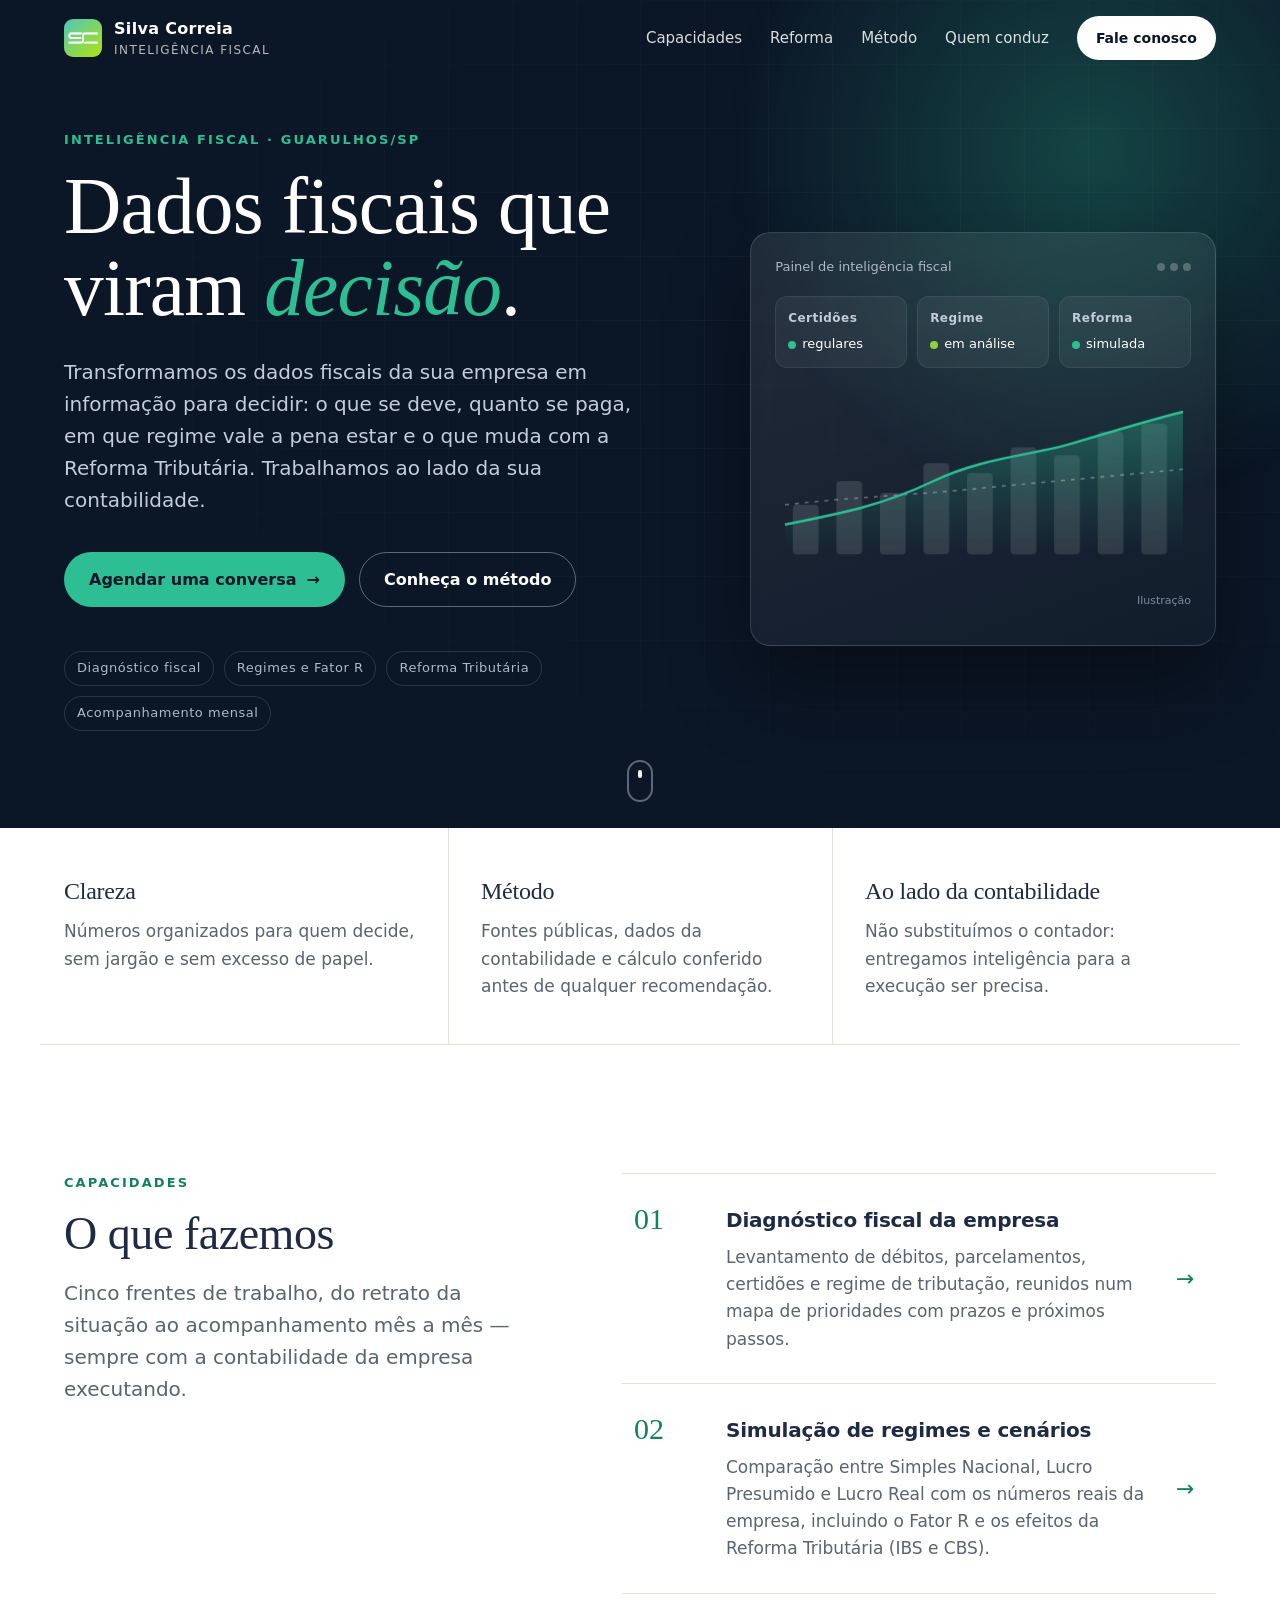
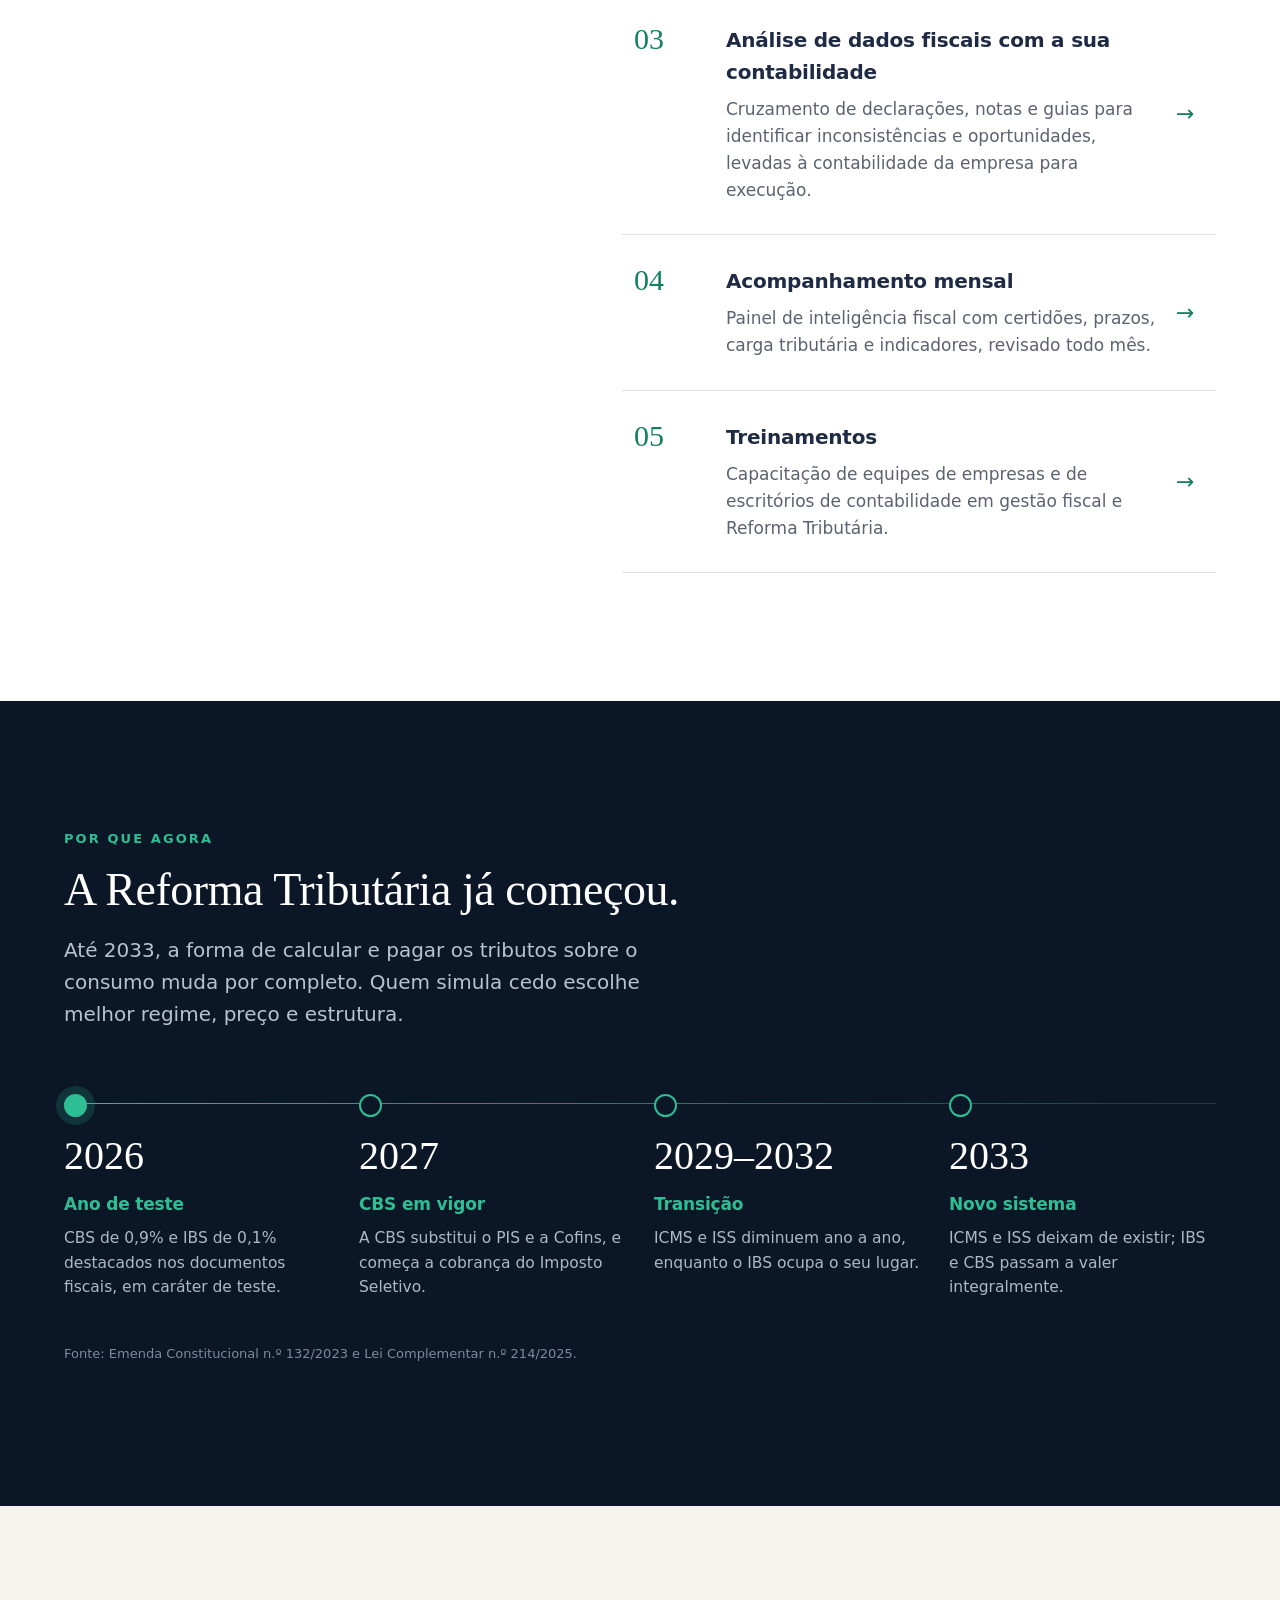
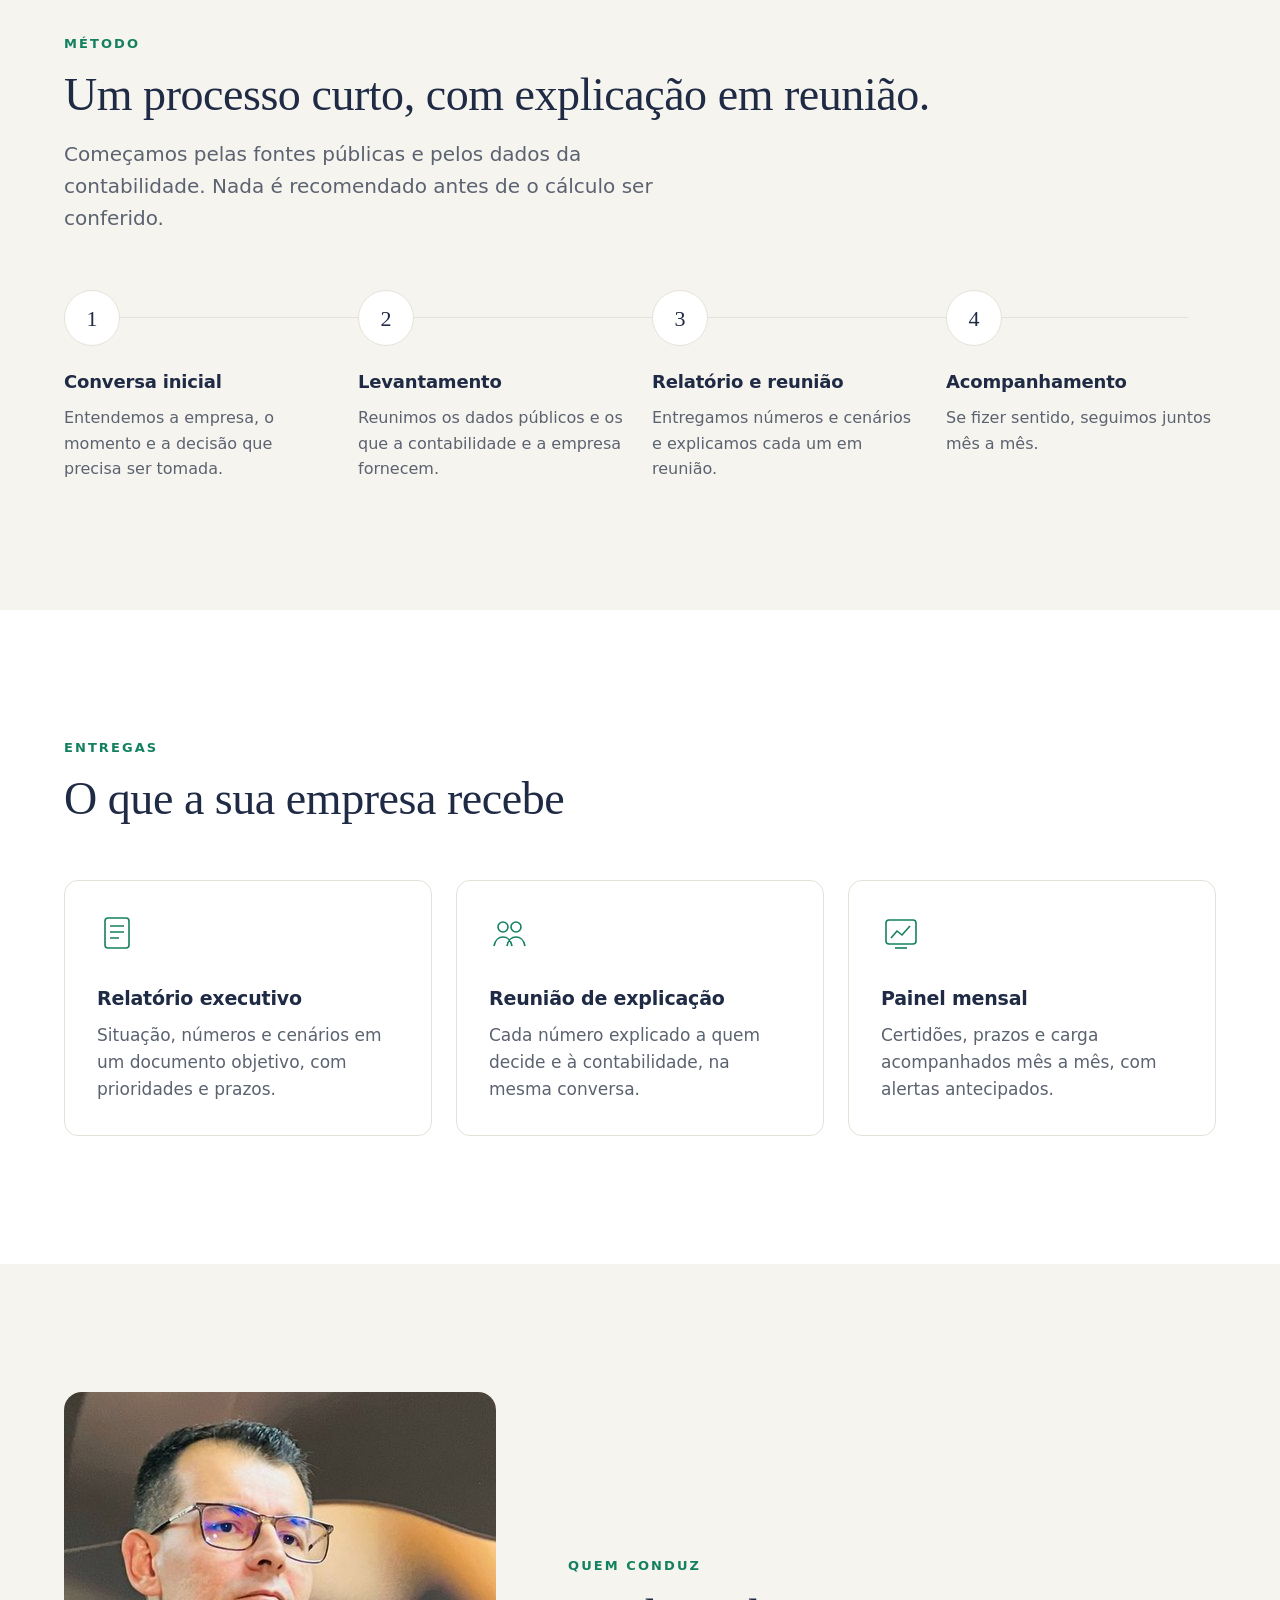
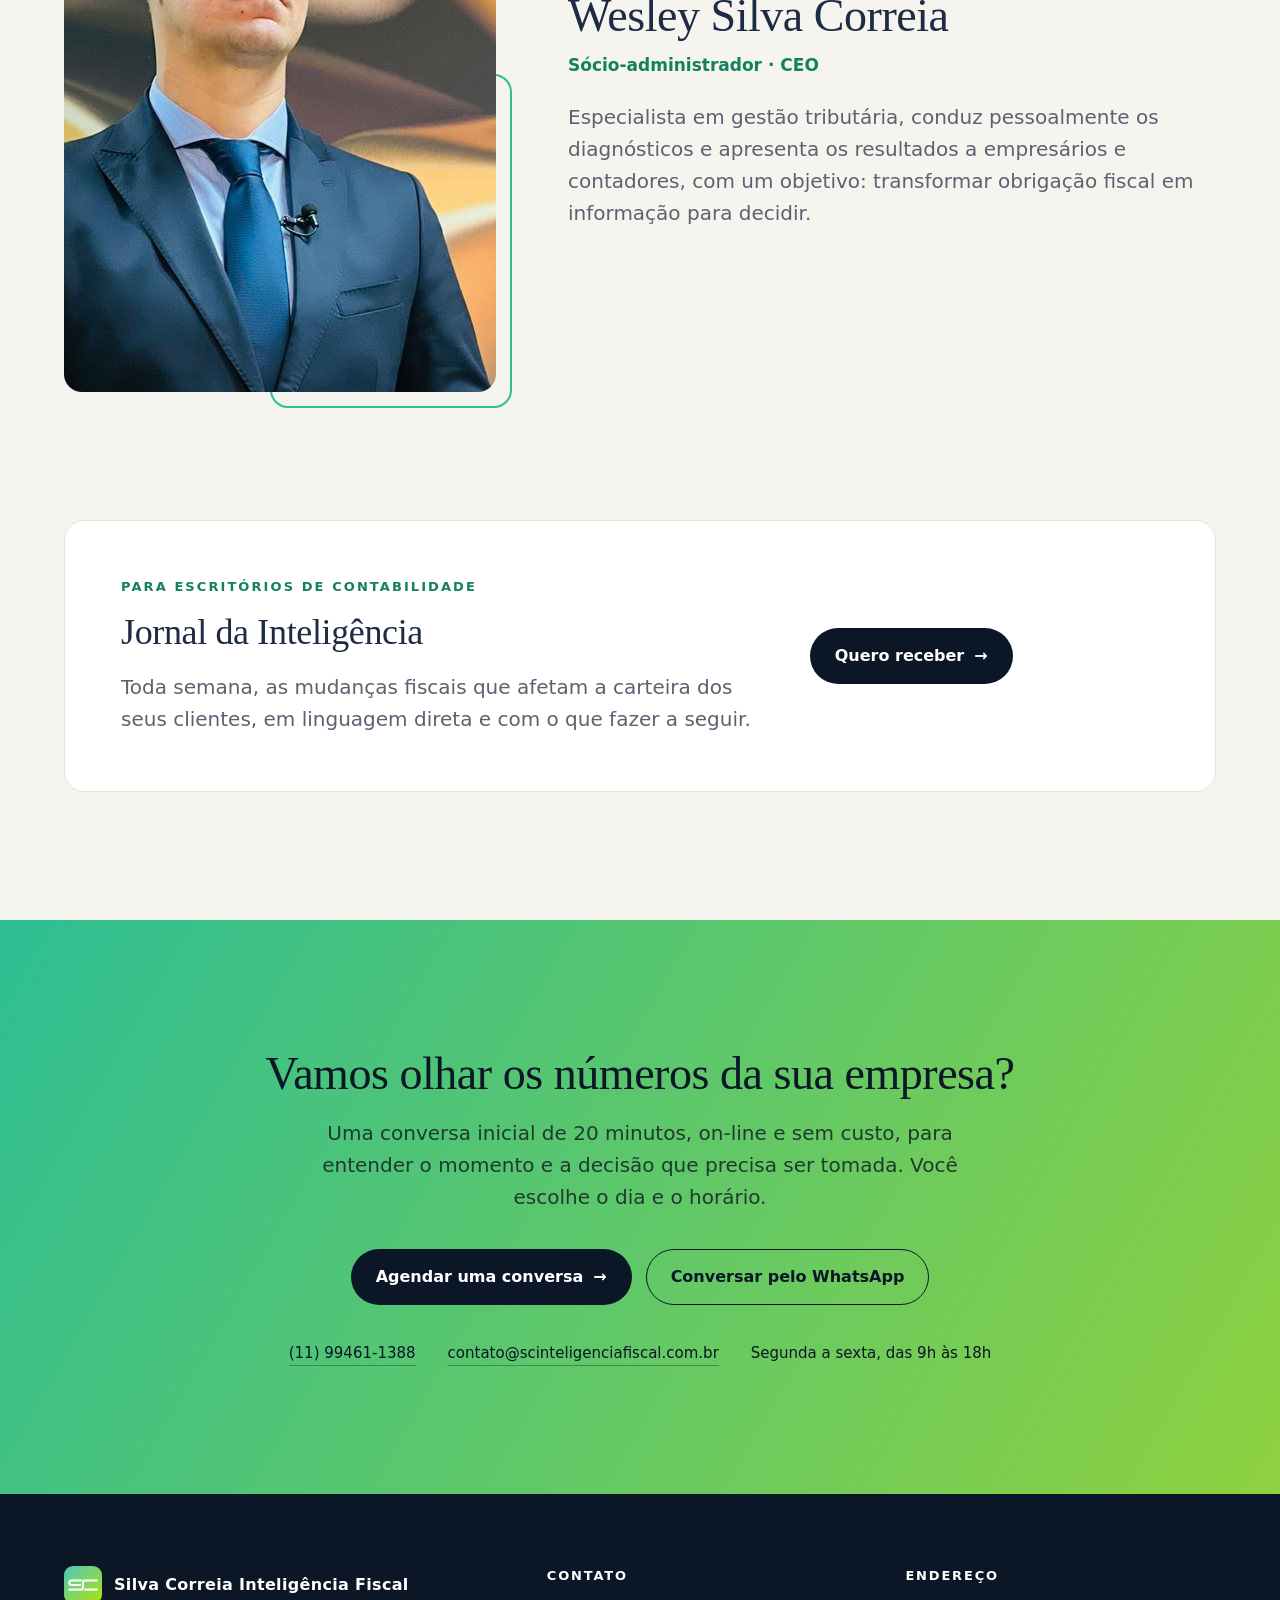
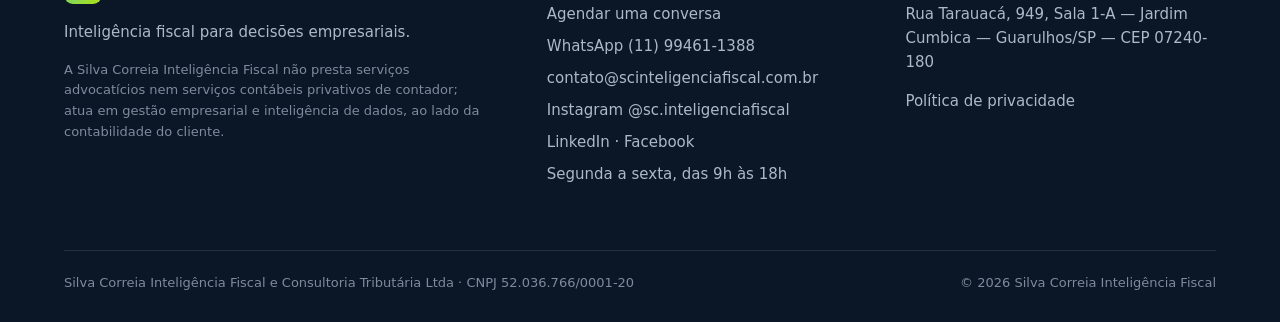
==== commit 6a480358: "Rodape e dados estruturados com LinkedIn e Facebook da IF Co-Authored-By: Claude Opus 5.5 <noreply@a" ====
--- a/index.html
+++ b/index.html
@@ -12,7 +12,7 @@
 <link rel="canonical" href="https://scinteligenciafiscal.com.br/">
 <link rel="icon" href="assets/sc_simbolo.png">
 <link rel="stylesheet" href="assets/estilo.css">
-<script type="application/ld+json">{"@context": "https://schema.org", "@type": "ProfessionalService", "name": "Silva Correia Inteligência Fiscal", "legalName": "Silva Correia Inteligência Fiscal e Consultoria Tributária Ltda", "url": "https://scinteligenciafiscal.com.br", "email": "contato@scinteligenciafiscal.com.br", "telephone": "+55 11 99461-1388", "taxID": "52.036.766/0001-20", "address": {"@type": "PostalAddress", "streetAddress": "Rua Tarauacá, 949, Sala 1-A", "addressLocality": "Guarulhos", "addressRegion": "SP", "postalCode": "07240-180", "addressCountry": "BR"}, "openingHours": "Mo-Fr 09:00-18:00", "sameAs": ["https://www.instagram.com/sc.inteligenciafiscal/"]}</script>
+<script type="application/ld+json">{"@context": "https://schema.org", "@type": "ProfessionalService", "name": "Silva Correia Inteligência Fiscal", "legalName": "Silva Correia Inteligência Fiscal e Consultoria Tributária Ltda", "url": "https://scinteligenciafiscal.com.br", "email": "contato@scinteligenciafiscal.com.br", "telephone": "+55 11 99461-1388", "taxID": "52.036.766/0001-20", "address": {"@type": "PostalAddress", "streetAddress": "Rua Tarauacá, 949, Sala 1-A", "addressLocality": "Guarulhos", "addressRegion": "SP", "postalCode": "07240-180", "addressCountry": "BR"}, "openingHours": "Mo-Fr 09:00-18:00", "sameAs": ["https://www.instagram.com/sc.inteligenciafiscal/", "https://www.linkedin.com/company/scinteligenciafiscal/", "https://www.facebook.com/profile.php?id=61595039078750"]}</script>
 </head>
 <body>
 <a class="pular" href="#conteudo">Pular para o conteúdo</a>
@@ -109,7 +109,8 @@
     <div><h4>Contato</h4><ul>
       <li><a href="https://silvacorreiaintelignciafiscal.zohobookings.com/conversa" target="_blank" rel="noopener">Agendar uma conversa</a></li>
       <li><a href="https://wa.me/5511994611388">WhatsApp (11) 99461-1388</a></li><li><a href="mailto:contato@scinteligenciafiscal.com.br">contato@scinteligenciafiscal.com.br</a></li>
-      <li><a href="https://www.instagram.com/sc.inteligenciafiscal/">Instagram @sc.inteligenciafiscal</a></li><li>Segunda a sexta, das 9h às 18h</li></ul></div>
+      <li><a href="https://www.instagram.com/sc.inteligenciafiscal/">Instagram @sc.inteligenciafiscal</a></li>
+      <li><a href="https://www.linkedin.com/company/scinteligenciafiscal/">LinkedIn</a> · <a href="https://www.facebook.com/profile.php?id=61595039078750">Facebook</a></li><li>Segunda a sexta, das 9h às 18h</li></ul></div>
     <div><h4>Endereço</h4><p>Rua Tarauacá, 949, Sala 1-A — Jardim Cumbica — Guarulhos/SP — CEP 07240-180</p><ul><li><a href="privacidade.html">Política de privacidade</a></li></ul></div>
   </div>
   <div class="base"><span>Silva Correia Inteligência Fiscal e Consultoria Tributária Ltda · CNPJ 52.036.766/0001-20</span><span>© 2026 Silva Correia Inteligência Fiscal</span></div>
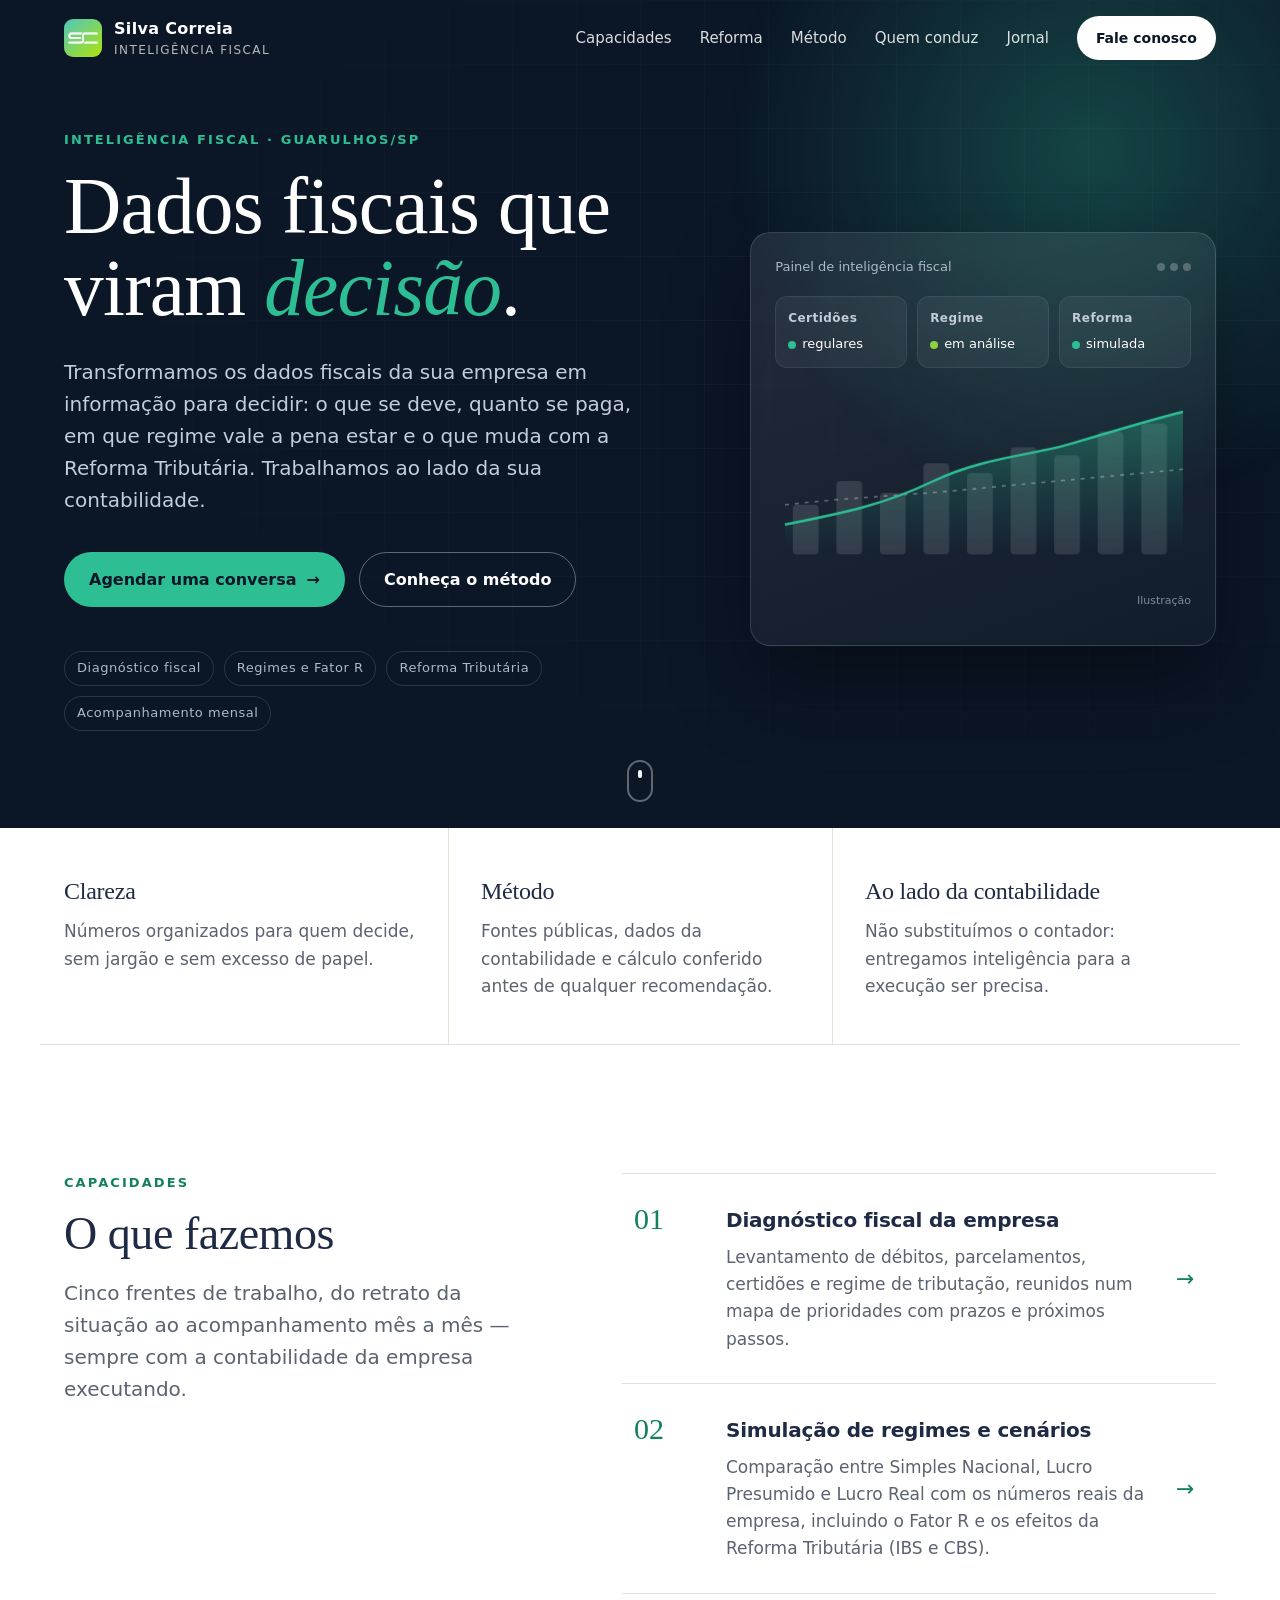
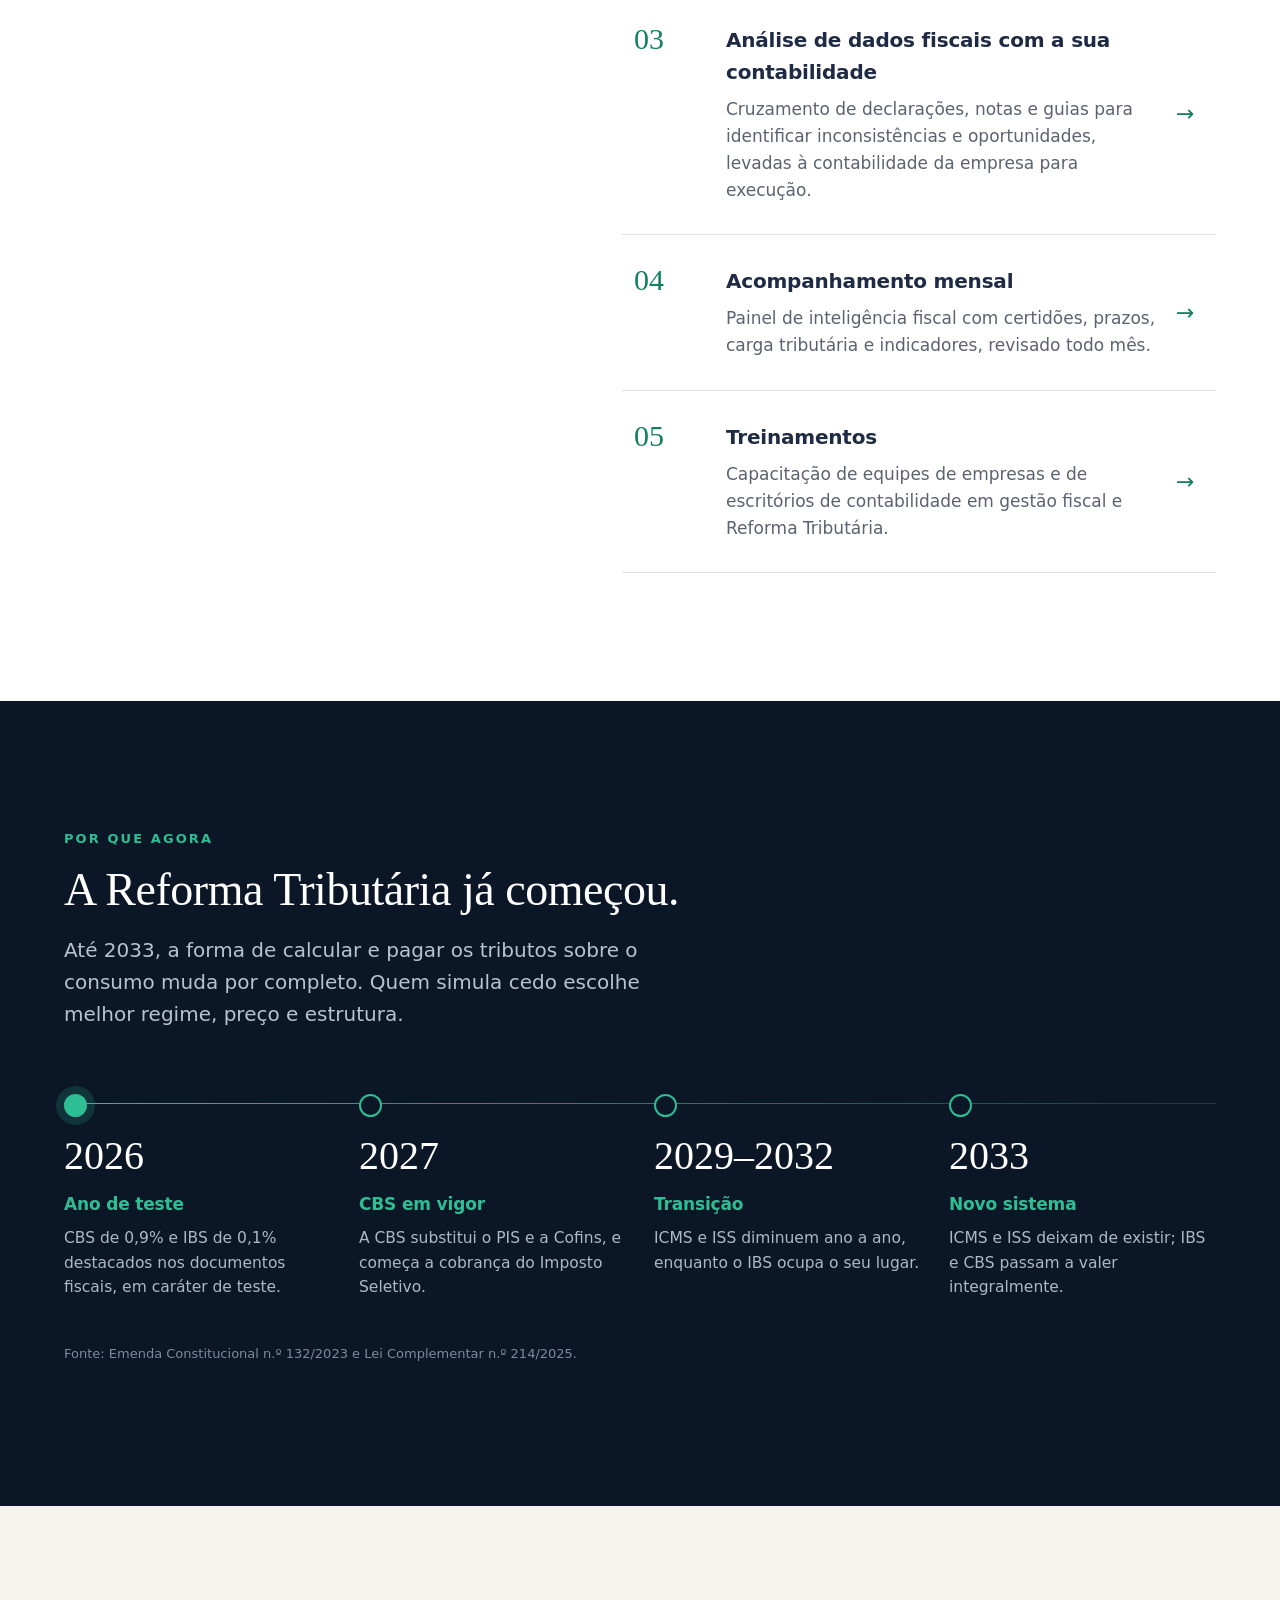
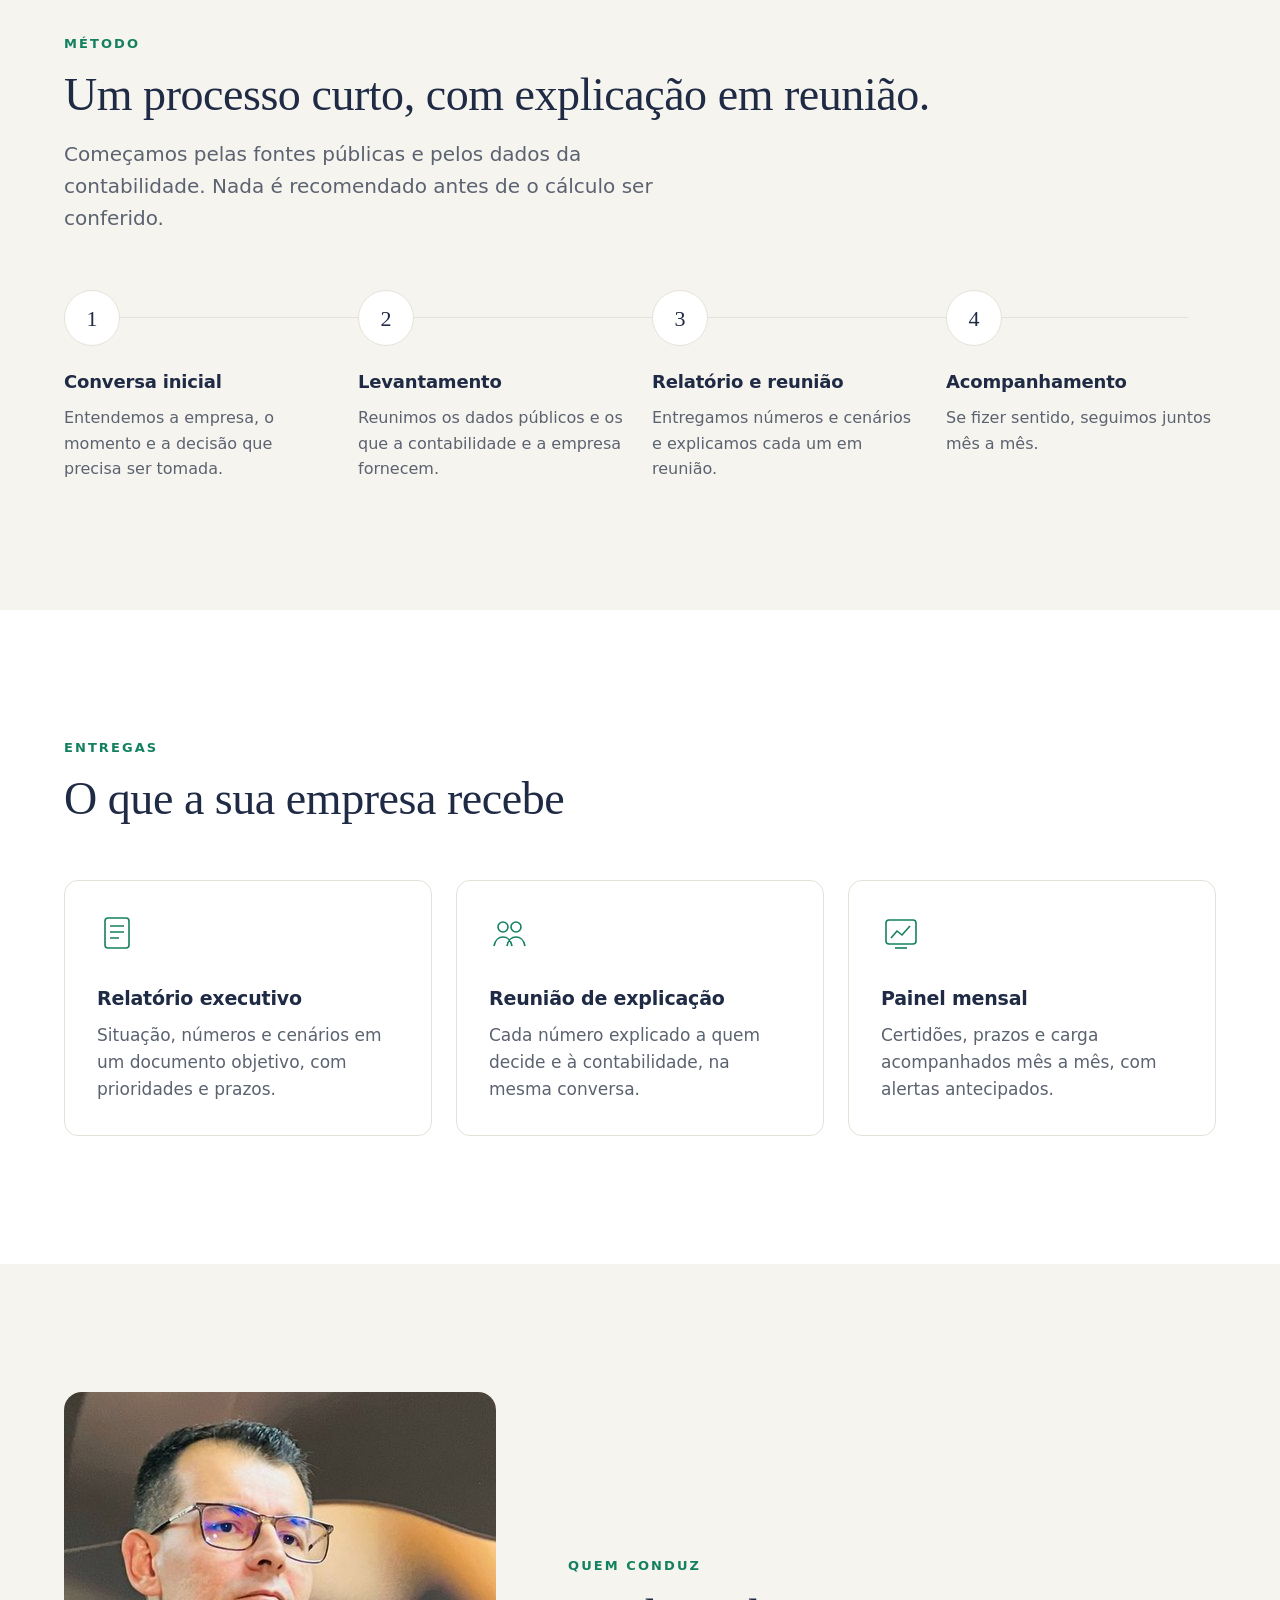
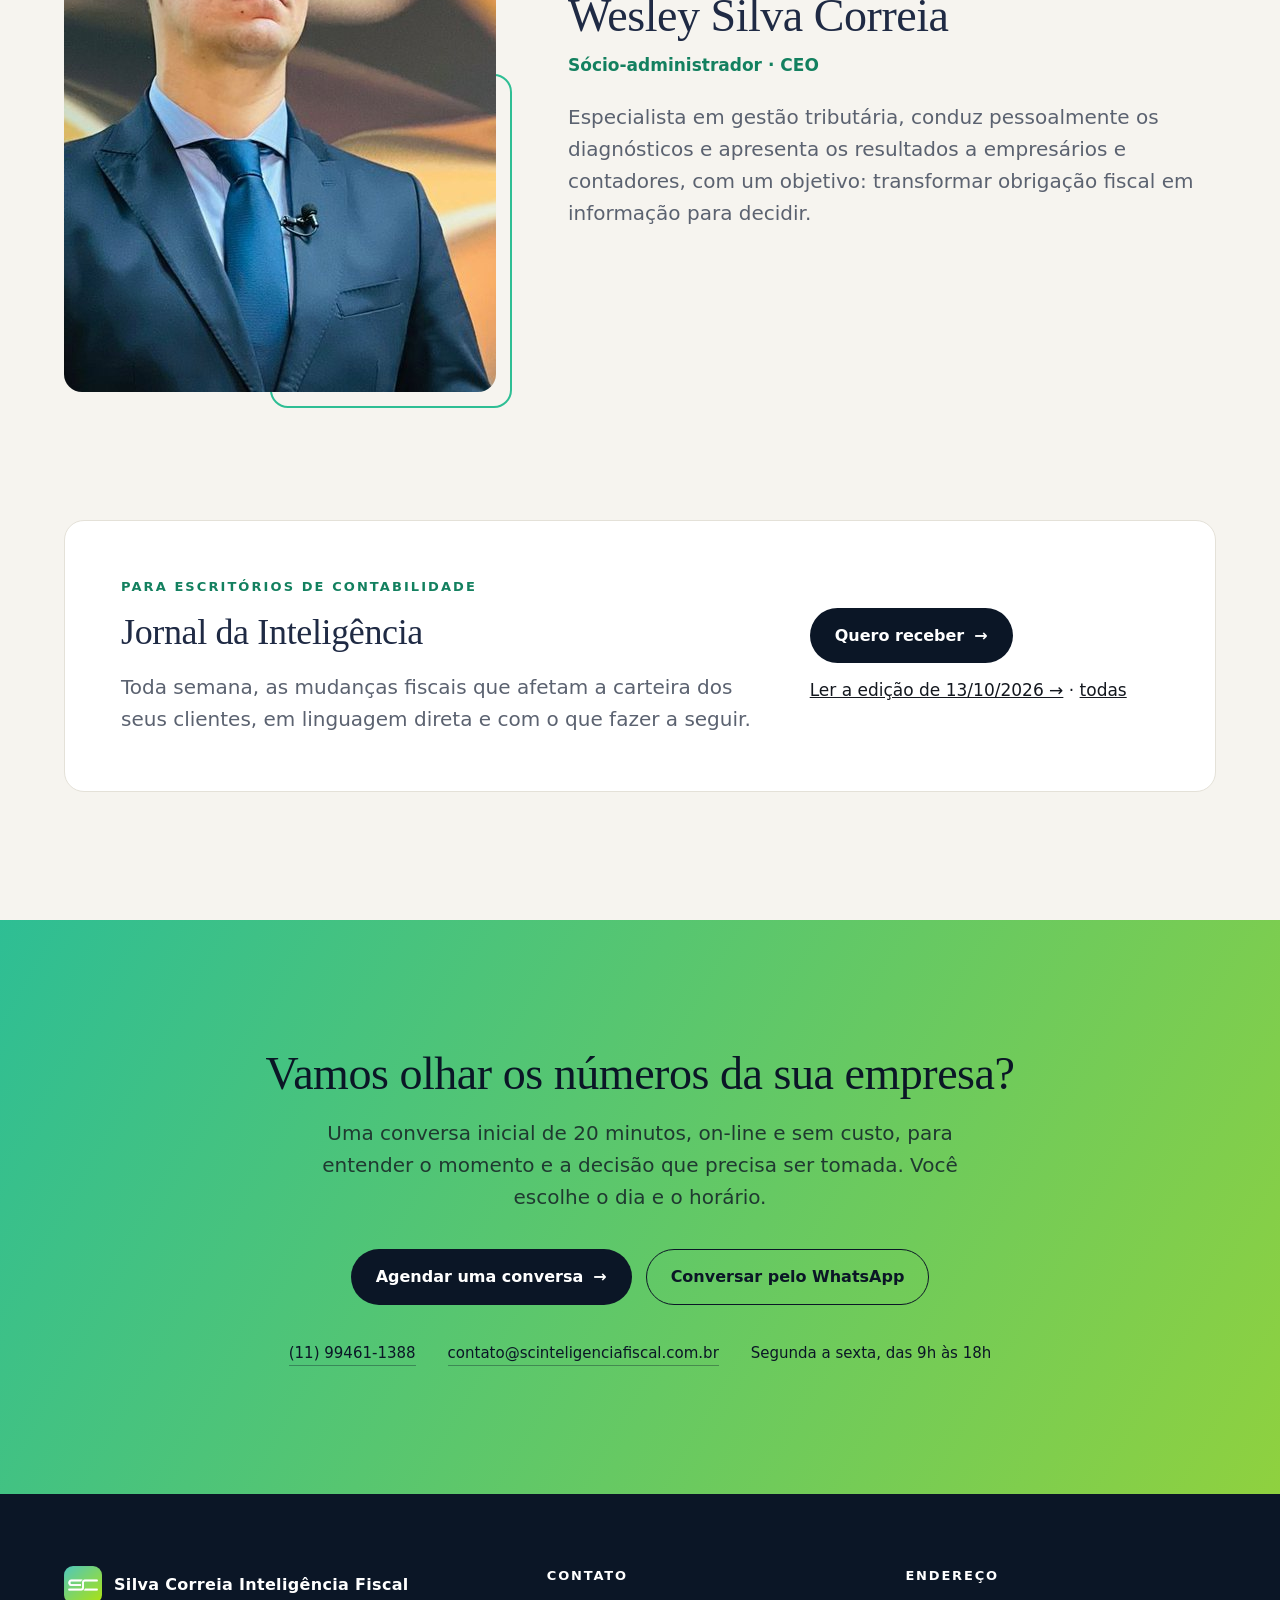
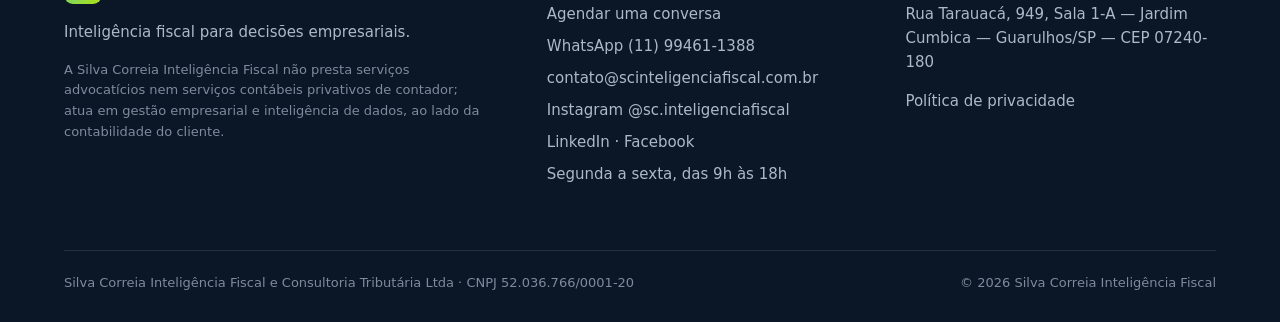
==== commit 4a560fd2: "Jornal da Inteligência n.º 3 aberto no site" ====
--- a/index.html
+++ b/index.html
@@ -12,7 +12,7 @@
 <link rel="canonical" href="https://scinteligenciafiscal.com.br/">
 <link rel="icon" href="assets/sc_simbolo.png">
 <link rel="stylesheet" href="assets/estilo.css">
-<script type="application/ld+json">{"@context": "https://schema.org", "@type": "ProfessionalService", "name": "Silva Correia Inteligência Fiscal", "legalName": "Silva Correia Inteligência Fiscal e Consultoria Tributária Ltda", "url": "https://scinteligenciafiscal.com.br", "email": "contato@scinteligenciafiscal.com.br", "telephone": "+55 11 99461-1388", "taxID": "52.036.766/0001-20", "address": {"@type": "PostalAddress", "streetAddress": "Rua Tarauacá, 949, Sala 1-A", "addressLocality": "Guarulhos", "addressRegion": "SP", "postalCode": "07240-180", "addressCountry": "BR"}, "openingHours": "Mo-Fr 09:00-18:00", "sameAs": ["https://www.instagram.com/sc.inteligenciafiscal/", "https://www.linkedin.com/company/scinteligenciafiscal/", "https://www.facebook.com/profile.php?id=61595039078750"]}</script>
+<script type="application/ld+json">{"@context": "https://schema.org", "@type": "ProfessionalService", "name": "Silva Correia Inteligência Fiscal", "legalName": "Silva Correia Inteligência Fiscal e Consultoria Tributária Ltda", "url": "https://scinteligenciafiscal.com.br", "email": "contato@scinteligenciafiscal.com.br", "telephone": "+55 11 99461-1388", "taxID": "52.036.766/0001-20", "address": {"@type": "PostalAddress", "streetAddress": "Rua Tarauacá, 949, Sala 1-A", "addressLocality": "Guarulhos", "addressRegion": "SP", "postalCode": "07240-180", "addressCountry": "BR"}, "openingHours": "Mo-Fr 09:00-18:00", "sameAs": ["https://www.instagram.com/sc.inteligenciafiscal/", "https://www.linkedin.com/company/145295939/", "https://www.facebook.com/profile.php?id=61595039078750"]}</script>
 </head>
 <body>
 <a class="pular" href="#conteudo">Pular para o conteúdo</a>
@@ -22,7 +22,7 @@
   <button class="menu-btn" aria-label="Abrir menu" aria-expanded="false" aria-controls="menu"><span></span><span></span><span></span></button>
   <nav class="nav" id="menu" aria-label="Principal">
     <a href="index.html#capacidades">Capacidades</a><a href="index.html#reforma">Reforma</a>
-    <a href="index.html#metodo">Método</a><a href="index.html#lideranca">Quem conduz</a>
+    <a href="index.html#metodo">Método</a><a href="index.html#lideranca">Quem conduz</a><a href="jornal.html">Jornal</a>
     <a class="btn btn-e" href="index.html#contato">Fale conosco</a>
   </nav>
 </div></header>
@@ -91,7 +91,8 @@
 <section class="papel" style="padding-top:0"><div class="cx">
   <div class="jornal rv"><div><p class="olho">Para escritórios de contabilidade</p><h2>Jornal da Inteligência</h2>
     <p class="lead">Toda semana, as mudanças fiscais que afetam a carteira dos seus clientes, em linguagem direta e com o que fazer a seguir.</p></div>
-    <div><a class="btn btn-e" href="mailto:contato@scinteligenciafiscal.com.br?subject=Inscri%C3%A7%C3%A3o%20no%20Jornal%20da%20Intelig%C3%AAncia">Quero receber <span class="seta">→</span></a></div></div>
+    <div><a class="btn btn-e" href="mailto:contato@scinteligenciafiscal.com.br?subject=Inscri%C3%A7%C3%A3o%20no%20Jornal%20da%20Intelig%C3%AAncia">Quero receber <span class="seta">→</span></a>
+    <p style="margin:14px 0 0"><a href="jornal/edicao-003.html">Ler a edição de 13/10/2026 →</a> · <a href="jornal.html">todas</a></p></div></div>
 </div></section>
 
 <section id="contato" class="final"><div class="cx">
@@ -110,7 +111,7 @@
       <li><a href="https://silvacorreiaintelignciafiscal.zohobookings.com/conversa" target="_blank" rel="noopener">Agendar uma conversa</a></li>
       <li><a href="https://wa.me/5511994611388">WhatsApp (11) 99461-1388</a></li><li><a href="mailto:contato@scinteligenciafiscal.com.br">contato@scinteligenciafiscal.com.br</a></li>
       <li><a href="https://www.instagram.com/sc.inteligenciafiscal/">Instagram @sc.inteligenciafiscal</a></li>
-      <li><a href="https://www.linkedin.com/company/scinteligenciafiscal/">LinkedIn</a> · <a href="https://www.facebook.com/profile.php?id=61595039078750">Facebook</a></li><li>Segunda a sexta, das 9h às 18h</li></ul></div>
+      <li><a href="https://www.linkedin.com/company/145295939/">LinkedIn</a> · <a href="https://www.facebook.com/profile.php?id=61595039078750">Facebook</a></li><li>Segunda a sexta, das 9h às 18h</li></ul></div>
     <div><h4>Endereço</h4><p>Rua Tarauacá, 949, Sala 1-A — Jardim Cumbica — Guarulhos/SP — CEP 07240-180</p><ul><li><a href="privacidade.html">Política de privacidade</a></li></ul></div>
   </div>
   <div class="base"><span>Silva Correia Inteligência Fiscal e Consultoria Tributária Ltda · CNPJ 52.036.766/0001-20</span><span>© 2026 Silva Correia Inteligência Fiscal</span></div>
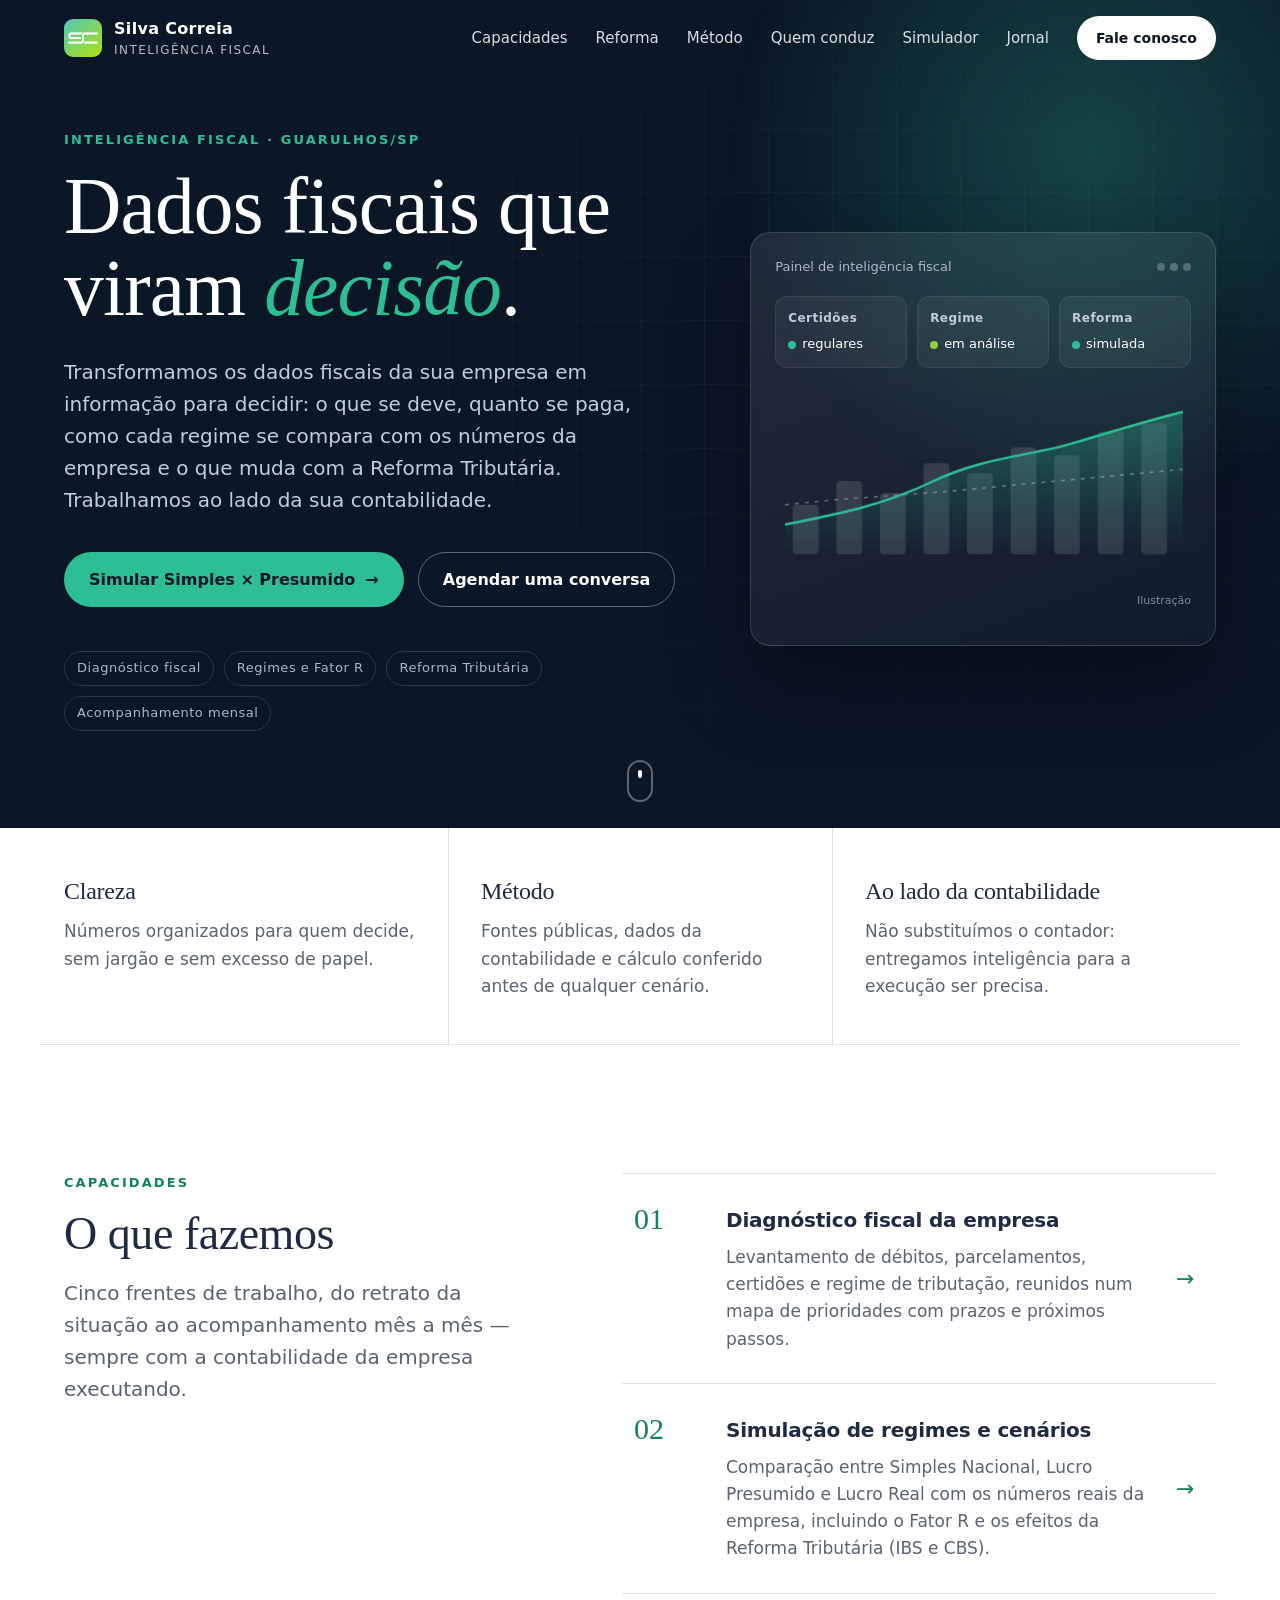
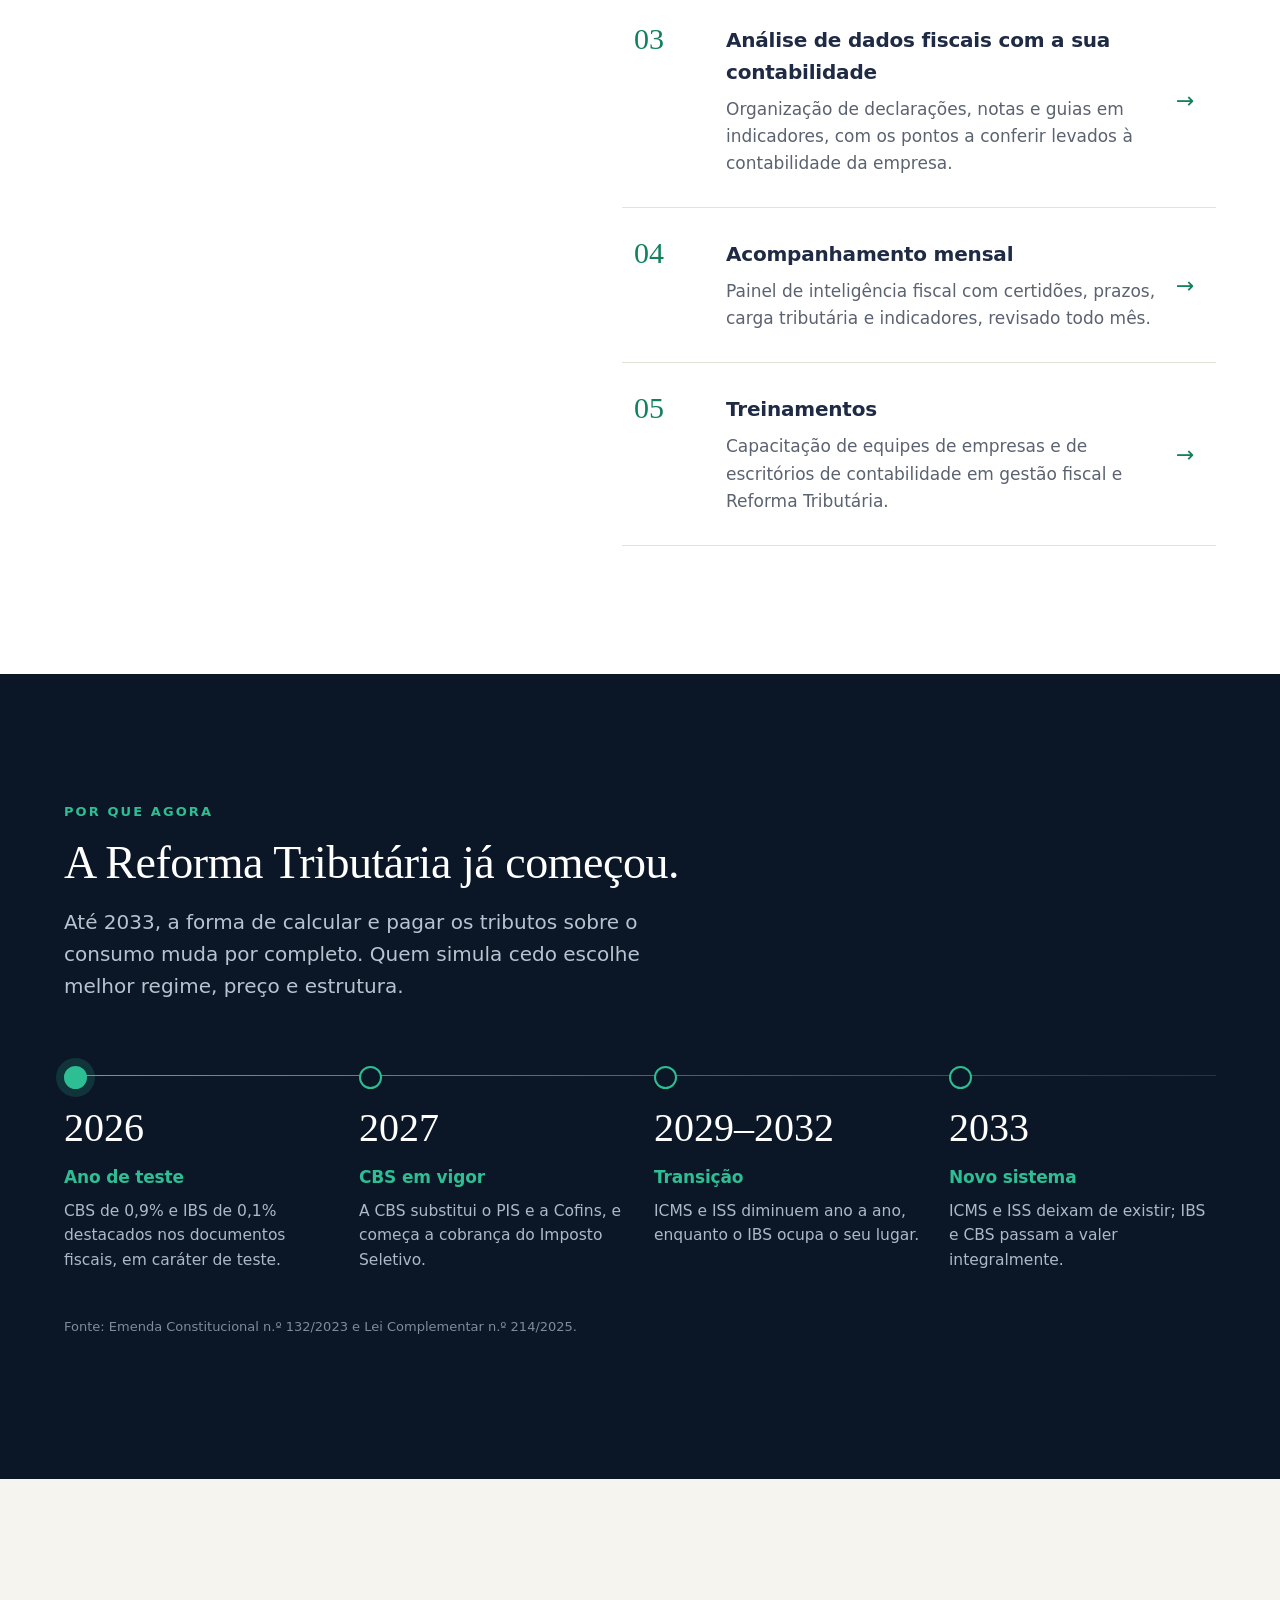
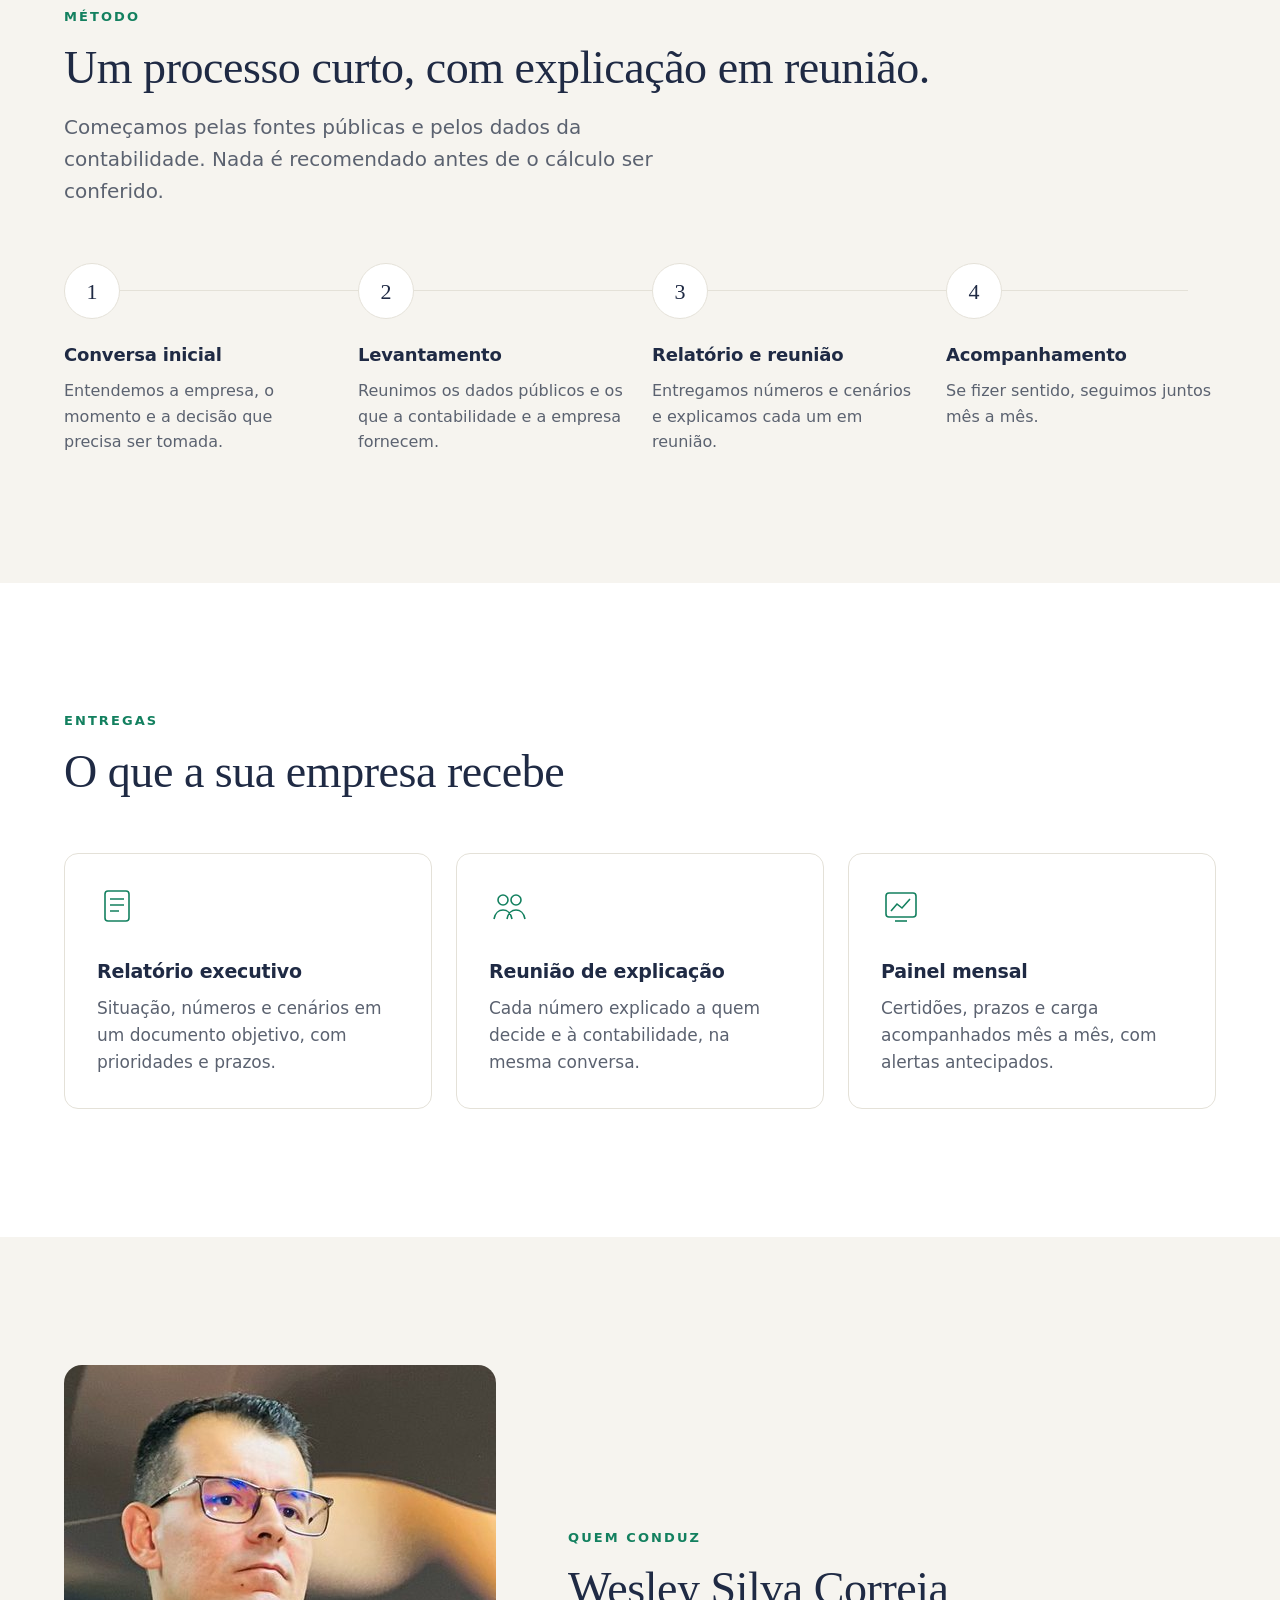
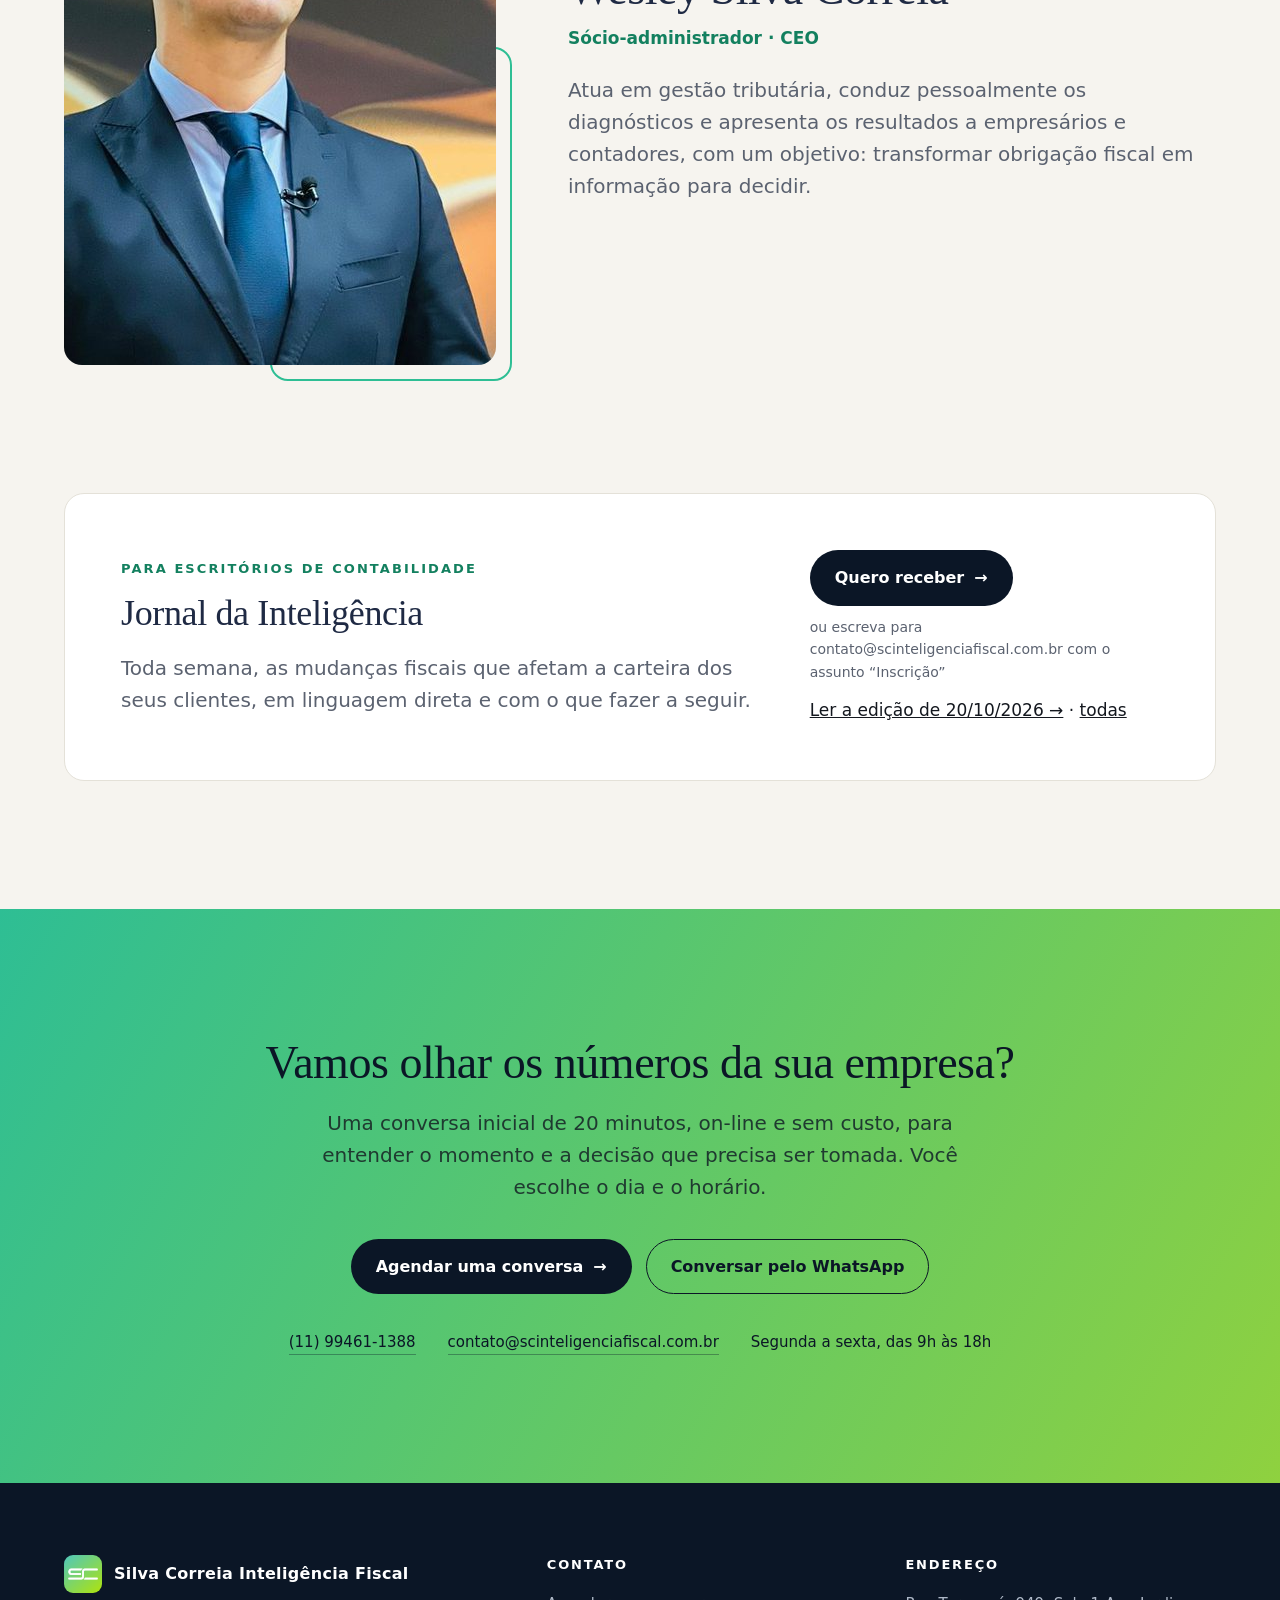
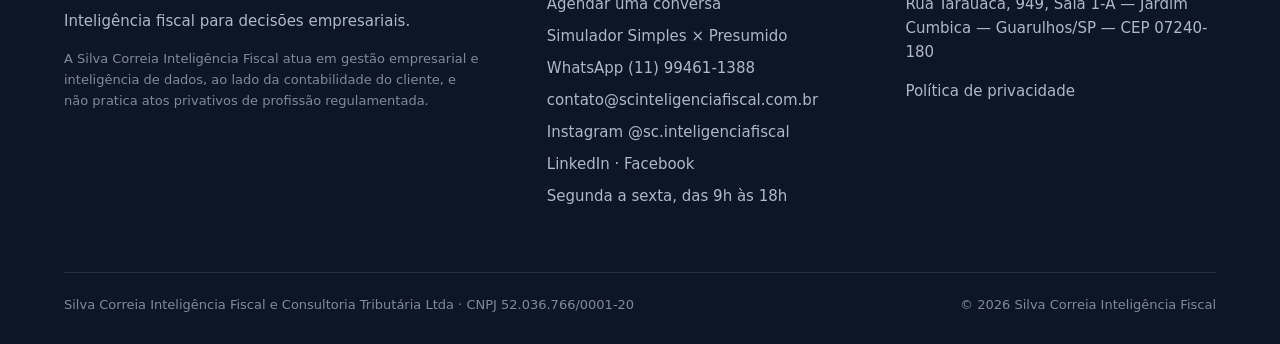
==== commit 768e3a68: "Jornal da Inteligência n.º 4 aberto no site" ====
--- a/index.html
+++ b/index.html
@@ -3,11 +3,13 @@
 <head>
 <meta charset="utf-8">
 <meta name="viewport" content="width=device-width, initial-scale=1">
+<meta http-equiv="Content-Security-Policy" content="default-src 'self'; script-src 'self'; style-src 'self' 'unsafe-inline'; img-src 'self' data:; connect-src 'none'; base-uri 'self'; form-action 'none'; object-src 'none'">
 <title>Silva Correia Inteligência Fiscal — Inteligência fiscal para decisões empresariais.</title>
-<meta name="description" content="Transformamos os dados fiscais da sua empresa em informação para decidir: o que se deve, quanto se paga, em que regime vale a pena estar e o que muda com a Reforma Tributária. Trabalhamos ao lado da sua contabilidade.">
+<meta name="description" content="Transformamos os dados fiscais da sua empresa em informação para decidir: o que se deve, quanto se paga, como cada regime se compara com os números da empresa e o que muda com a Reforma Tributária. Trabalhamos ao lado da sua contabilidade.">
+
 <meta name="theme-color" content="#0B1626">
 <meta property="og:type" content="website"><meta property="og:title" content="Silva Correia Inteligência Fiscal — Inteligência fiscal para decisões empresariais.">
-<meta property="og:description" content="Transformamos os dados fiscais da sua empresa em informação para decidir: o que se deve, quanto se paga, em que regime vale a pena estar e o que muda com a Reforma Tributária. Trabalhamos ao lado da sua contabilidade."><meta property="og:url" content="https://scinteligenciafiscal.com.br">
+<meta property="og:description" content="Transformamos os dados fiscais da sua empresa em informação para decidir: o que se deve, quanto se paga, como cada regime se compara com os números da empresa e o que muda com a Reforma Tributária. Trabalhamos ao lado da sua contabilidade."><meta property="og:url" content="https://scinteligenciafiscal.com.br/">
 <meta property="og:image" content="https://scinteligenciafiscal.com.br/assets/sc_simbolo.png"><meta property="og:locale" content="pt_BR">
 <link rel="canonical" href="https://scinteligenciafiscal.com.br/">
 <link rel="icon" href="assets/sc_simbolo.png">
@@ -22,7 +24,7 @@
   <button class="menu-btn" aria-label="Abrir menu" aria-expanded="false" aria-controls="menu"><span></span><span></span><span></span></button>
   <nav class="nav" id="menu" aria-label="Principal">
     <a href="index.html#capacidades">Capacidades</a><a href="index.html#reforma">Reforma</a>
-    <a href="index.html#metodo">Método</a><a href="index.html#lideranca">Quem conduz</a><a href="jornal.html">Jornal</a>
+    <a href="index.html#metodo">Método</a><a href="index.html#lideranca">Quem conduz</a><a href="simulador.html">Simulador</a><a href="jornal.html">Jornal</a>
     <a class="btn btn-e" href="index.html#contato">Fale conosco</a>
   </nav>
 </div></header>
@@ -32,9 +34,9 @@
   <div>
     <p class="olho rv">Inteligência fiscal · Guarulhos/SP</p>
     <h1 id="h-heroi" class="rv d1">Dados fiscais que viram <em>decisão</em>.</h1>
-    <p class="lead rv d2">Transformamos os dados fiscais da sua empresa em informação para decidir: o que se deve, quanto se paga, em que regime vale a pena estar e o que muda com a Reforma Tributária. Trabalhamos ao lado da sua contabilidade.</p>
-    <div class="acoes rv d3"><a class="btn btn-p" href="https://silvacorreiaintelignciafiscal.zohobookings.com/conversa" target="_blank" rel="noopener">Agendar uma conversa <span class="seta">→</span></a>
-      <a class="btn btn-s" href="#metodo">Conheça o método</a></div>
+    <p class="lead rv d2">Transformamos os dados fiscais da sua empresa em informação para decidir: o que se deve, quanto se paga, como cada regime se compara com os números da empresa e o que muda com a Reforma Tributária. Trabalhamos ao lado da sua contabilidade.</p>
+    <div class="acoes rv d3"><a class="btn btn-p" href="simulador.html">Simular Simples × Presumido <span class="seta">→</span></a>
+      <a class="btn btn-s" href="agenda.html">Agendar uma conversa</a></div>
     <ul class="etiquetas rv d3"><li>Diagnóstico fiscal</li><li>Regimes e Fator R</li><li>Reforma Tributária</li><li>Acompanhamento mensal</li></ul>
   </div>
   <div class="painel rv d2" aria-hidden="true">
@@ -56,12 +58,12 @@
   </div>
 </div><span class="rolar" aria-hidden="true"></span></section>
 
-<section class="pilares" aria-label="Princípios"><div class="cx"><div class="pilar rv d0"><h3>Clareza</h3><p>Números organizados para quem decide, sem jargão e sem excesso de papel.</p></div><div class="pilar rv d1"><h3>Método</h3><p>Fontes públicas, dados da contabilidade e cálculo conferido antes de qualquer recomendação.</p></div><div class="pilar rv d2"><h3>Ao lado da contabilidade</h3><p>Não substituímos o contador: entregamos inteligência para a execução ser precisa.</p></div></div></section>
+<section class="pilares" aria-label="Princípios"><div class="cx"><div class="pilar rv d0"><h3>Clareza</h3><p>Números organizados para quem decide, sem jargão e sem excesso de papel.</p></div><div class="pilar rv d1"><h3>Método</h3><p>Fontes públicas, dados da contabilidade e cálculo conferido antes de qualquer cenário.</p></div><div class="pilar rv d2"><h3>Ao lado da contabilidade</h3><p>Não substituímos o contador: entregamos inteligência para a execução ser precisa.</p></div></div></section>
 
 <section id="capacidades"><div class="cx cap-grade">
   <div class="cap-intro"><p class="olho rv">Capacidades</p><h2 class="rv d1">O que fazemos</h2>
     <p class="lead rv d2">Cinco frentes de trabalho, do retrato da situação ao acompanhamento mês a mês — sempre com a contabilidade da empresa executando.</p></div>
-  <ul class="cap-lista"><li class="cap rv"><span class="n">01</span><div><h3>Diagnóstico fiscal da empresa</h3><p>Levantamento de débitos, parcelamentos, certidões e regime de tributação, reunidos num mapa de prioridades com prazos e próximos passos.</p></div><span class="seta" aria-hidden="true">→</span></li><li class="cap rv"><span class="n">02</span><div><h3>Simulação de regimes e cenários</h3><p>Comparação entre Simples Nacional, Lucro Presumido e Lucro Real com os números reais da empresa, incluindo o Fator R e os efeitos da Reforma Tributária (IBS e CBS).</p></div><span class="seta" aria-hidden="true">→</span></li><li class="cap rv"><span class="n">03</span><div><h3>Análise de dados fiscais com a sua contabilidade</h3><p>Cruzamento de declarações, notas e guias para identificar inconsistências e oportunidades, levadas à contabilidade da empresa para execução.</p></div><span class="seta" aria-hidden="true">→</span></li><li class="cap rv"><span class="n">04</span><div><h3>Acompanhamento mensal</h3><p>Painel de inteligência fiscal com certidões, prazos, carga tributária e indicadores, revisado todo mês.</p></div><span class="seta" aria-hidden="true">→</span></li><li class="cap rv"><span class="n">05</span><div><h3>Treinamentos</h3><p>Capacitação de equipes de empresas e de escritórios de contabilidade em gestão fiscal e Reforma Tributária.</p></div><span class="seta" aria-hidden="true">→</span></li></ul>
+  <ul class="cap-lista"><li class="cap rv"><span class="n">01</span><div><h3>Diagnóstico fiscal da empresa</h3><p>Levantamento de débitos, parcelamentos, certidões e regime de tributação, reunidos num mapa de prioridades com prazos e próximos passos.</p></div><span class="seta" aria-hidden="true">→</span></li><li class="cap rv"><span class="n">02</span><div><h3>Simulação de regimes e cenários</h3><p>Comparação entre Simples Nacional, Lucro Presumido e Lucro Real com os números reais da empresa, incluindo o Fator R e os efeitos da Reforma Tributária (IBS e CBS).</p></div><span class="seta" aria-hidden="true">→</span></li><li class="cap rv"><span class="n">03</span><div><h3>Análise de dados fiscais com a sua contabilidade</h3><p>Organização de declarações, notas e guias em indicadores, com os pontos a conferir levados à contabilidade da empresa.</p></div><span class="seta" aria-hidden="true">→</span></li><li class="cap rv"><span class="n">04</span><div><h3>Acompanhamento mensal</h3><p>Painel de inteligência fiscal com certidões, prazos, carga tributária e indicadores, revisado todo mês.</p></div><span class="seta" aria-hidden="true">→</span></li><li class="cap rv"><span class="n">05</span><div><h3>Treinamentos</h3><p>Capacitação de equipes de empresas e de escritórios de contabilidade em gestão fiscal e Reforma Tributária.</p></div><span class="seta" aria-hidden="true">→</span></li></ul>
 </div></section>
 
 <section id="reforma" class="escuro"><div class="cx">
@@ -85,20 +87,21 @@
 <section id="lideranca" class="papel"><div class="cx lider">
   <div class="foto rv"><img src="assets/wesley.jpg" alt="Wesley Silva Correia" width="480" height="600" loading="lazy"></div>
   <div><p class="olho rv">Quem conduz</p><h2 class="rv d1">Wesley Silva Correia</h2><p class="cargo rv d1">Sócio-administrador · CEO</p>
-    <p class="lead rv d2">Especialista em gestão tributária, conduz pessoalmente os diagnósticos e apresenta os resultados a empresários e contadores, com um objetivo: transformar obrigação fiscal em informação para decidir.</p></div>
+    <p class="lead rv d2">Atua em gestão tributária, conduz pessoalmente os diagnósticos e apresenta os resultados a empresários e contadores, com um objetivo: transformar obrigação fiscal em informação para decidir.</p></div>
 </div></section>
 
 <section class="papel" style="padding-top:0"><div class="cx">
   <div class="jornal rv"><div><p class="olho">Para escritórios de contabilidade</p><h2>Jornal da Inteligência</h2>
     <p class="lead">Toda semana, as mudanças fiscais que afetam a carteira dos seus clientes, em linguagem direta e com o que fazer a seguir.</p></div>
     <div><a class="btn btn-e" href="mailto:contato@scinteligenciafiscal.com.br?subject=Inscri%C3%A7%C3%A3o%20no%20Jornal%20da%20Intelig%C3%AAncia">Quero receber <span class="seta">→</span></a>
-    <p style="margin:14px 0 0"><a href="jornal/edicao-003.html">Ler a edição de 13/10/2026 →</a> · <a href="jornal.html">todas</a></p></div></div>
+    <p style="margin:10px 0 0;font-size:14px;color:var(--cinza)">ou escreva para contato@scinteligenciafiscal.com.br com o assunto “Inscrição”</p>
+    <p style="margin:14px 0 0"><a href="jornal/edicao-004.html">Ler a edição de 20/10/2026 →</a> · <a href="jornal.html">todas</a></p></div></div>
 </div></section>
 
 <section id="contato" class="final"><div class="cx">
   <h2 class="rv">Vamos olhar os números da sua empresa?</h2>
   <p class="lead rv d1">Uma conversa inicial de 20 minutos, on-line e sem custo, para entender o momento e a decisão que precisa ser tomada. Você escolhe o dia e o horário.</p>
-  <div class="acoes rv d2"><a class="btn btn-e" href="https://silvacorreiaintelignciafiscal.zohobookings.com/conversa" target="_blank" rel="noopener">Agendar uma conversa <span class="seta">→</span></a>
+  <div class="acoes rv d2"><a class="btn btn-e" href="agenda.html">Agendar uma conversa <span class="seta">→</span></a>
     <a class="btn btn-c" href="https://wa.me/5511994611388">Conversar pelo WhatsApp</a></div>
   <div class="contatos rv d3"><a href="https://wa.me/5511994611388">(11) 99461-1388</a><a href="mailto:contato@scinteligenciafiscal.com.br">contato@scinteligenciafiscal.com.br</a><span>Segunda a sexta, das 9h às 18h</span></div>
 </div></section>
@@ -106,9 +109,9 @@
 <footer class="rodape"><div class="cx">
   <div class="cols">
     <div><a class="marca" href="index.html"><img src="assets/sc_simbolo.png" alt="" width="38" height="38"><span>Silva Correia Inteligência Fiscal</span></a>
-      <p>Inteligência fiscal para decisões empresariais.</p><p class="ressalva">A Silva Correia Inteligência Fiscal não presta serviços advocatícios nem serviços contábeis privativos de contador; atua em gestão empresarial e inteligência de dados, ao lado da contabilidade do cliente.</p></div>
+      <p>Inteligência fiscal para decisões empresariais.</p><p class="ressalva">A Silva Correia Inteligência Fiscal atua em gestão empresarial e inteligência de dados, ao lado da contabilidade do cliente, e não pratica atos privativos de profissão regulamentada.</p></div>
     <div><h4>Contato</h4><ul>
-      <li><a href="https://silvacorreiaintelignciafiscal.zohobookings.com/conversa" target="_blank" rel="noopener">Agendar uma conversa</a></li>
+      <li><a href="agenda.html">Agendar uma conversa</a></li><li><a href="simulador.html">Simulador Simples × Presumido</a></li>
       <li><a href="https://wa.me/5511994611388">WhatsApp (11) 99461-1388</a></li><li><a href="mailto:contato@scinteligenciafiscal.com.br">contato@scinteligenciafiscal.com.br</a></li>
       <li><a href="https://www.instagram.com/sc.inteligenciafiscal/">Instagram @sc.inteligenciafiscal</a></li>
       <li><a href="https://www.linkedin.com/company/145295939/">LinkedIn</a> · <a href="https://www.facebook.com/profile.php?id=61595039078750">Facebook</a></li><li>Segunda a sexta, das 9h às 18h</li></ul></div>
--- a/assets/estilo.css
+++ b/assets/estilo.css
@@ -183,6 +183,18 @@
  .cards{grid-template-columns:1fr}.rodape .cols{grid-template-columns:1fr 1fr}
  .lider{gap:40px}.foto{max-width:420px}
 }
+/* menu: hambúrguer até 1080 px — com "Simulador" e "Jornal" o menu não cabe em 768 (auditoria web, 16/10/2026) */
+.nav a,.marca{white-space:nowrap}
+html{scroll-padding-top:96px}
+@media (max-width:1080px){
+ .menu-btn{display:block}
+ .nav{position:fixed;inset:76px 0 auto 0;background:var(--branco);color:var(--navy);flex-direction:column;align-items:flex-start;gap:0;
+ padding:8px 16px 24px;border-bottom:1px solid var(--linha);transform:translateY(-12px);opacity:0;pointer-events:none;transition:.25s}
+ .nav a{padding:14px 0;width:100%;border-bottom:1px solid var(--linha);font-size:17px}
+ .nav .btn{margin-top:16px;border-bottom:0;width:auto}
+ .hdr.aberto .nav{transform:none;opacity:1;pointer-events:auto}
+ .hdr.aberto{background:var(--branco);color:var(--navy)}
+}
 @media (max-width:760px){
  .cx{padding:0 16px}
  .menu-btn{display:block}
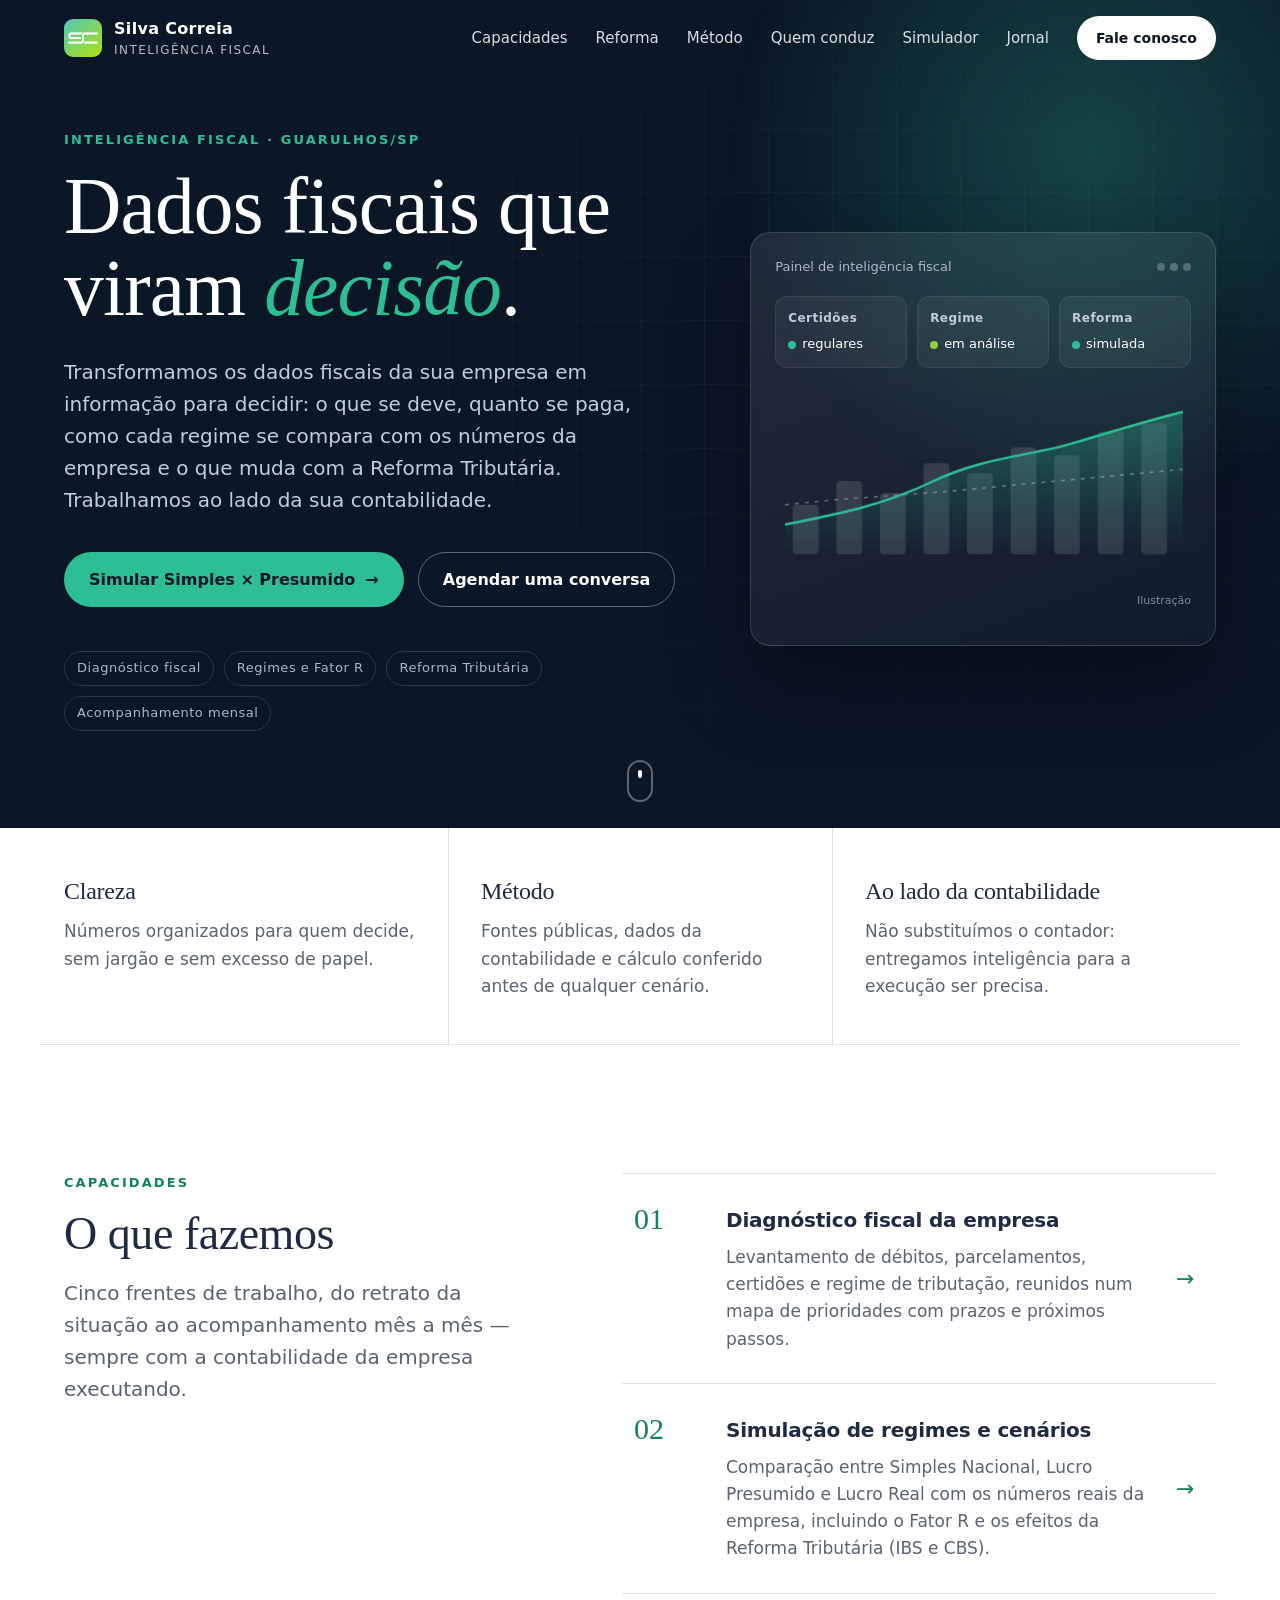
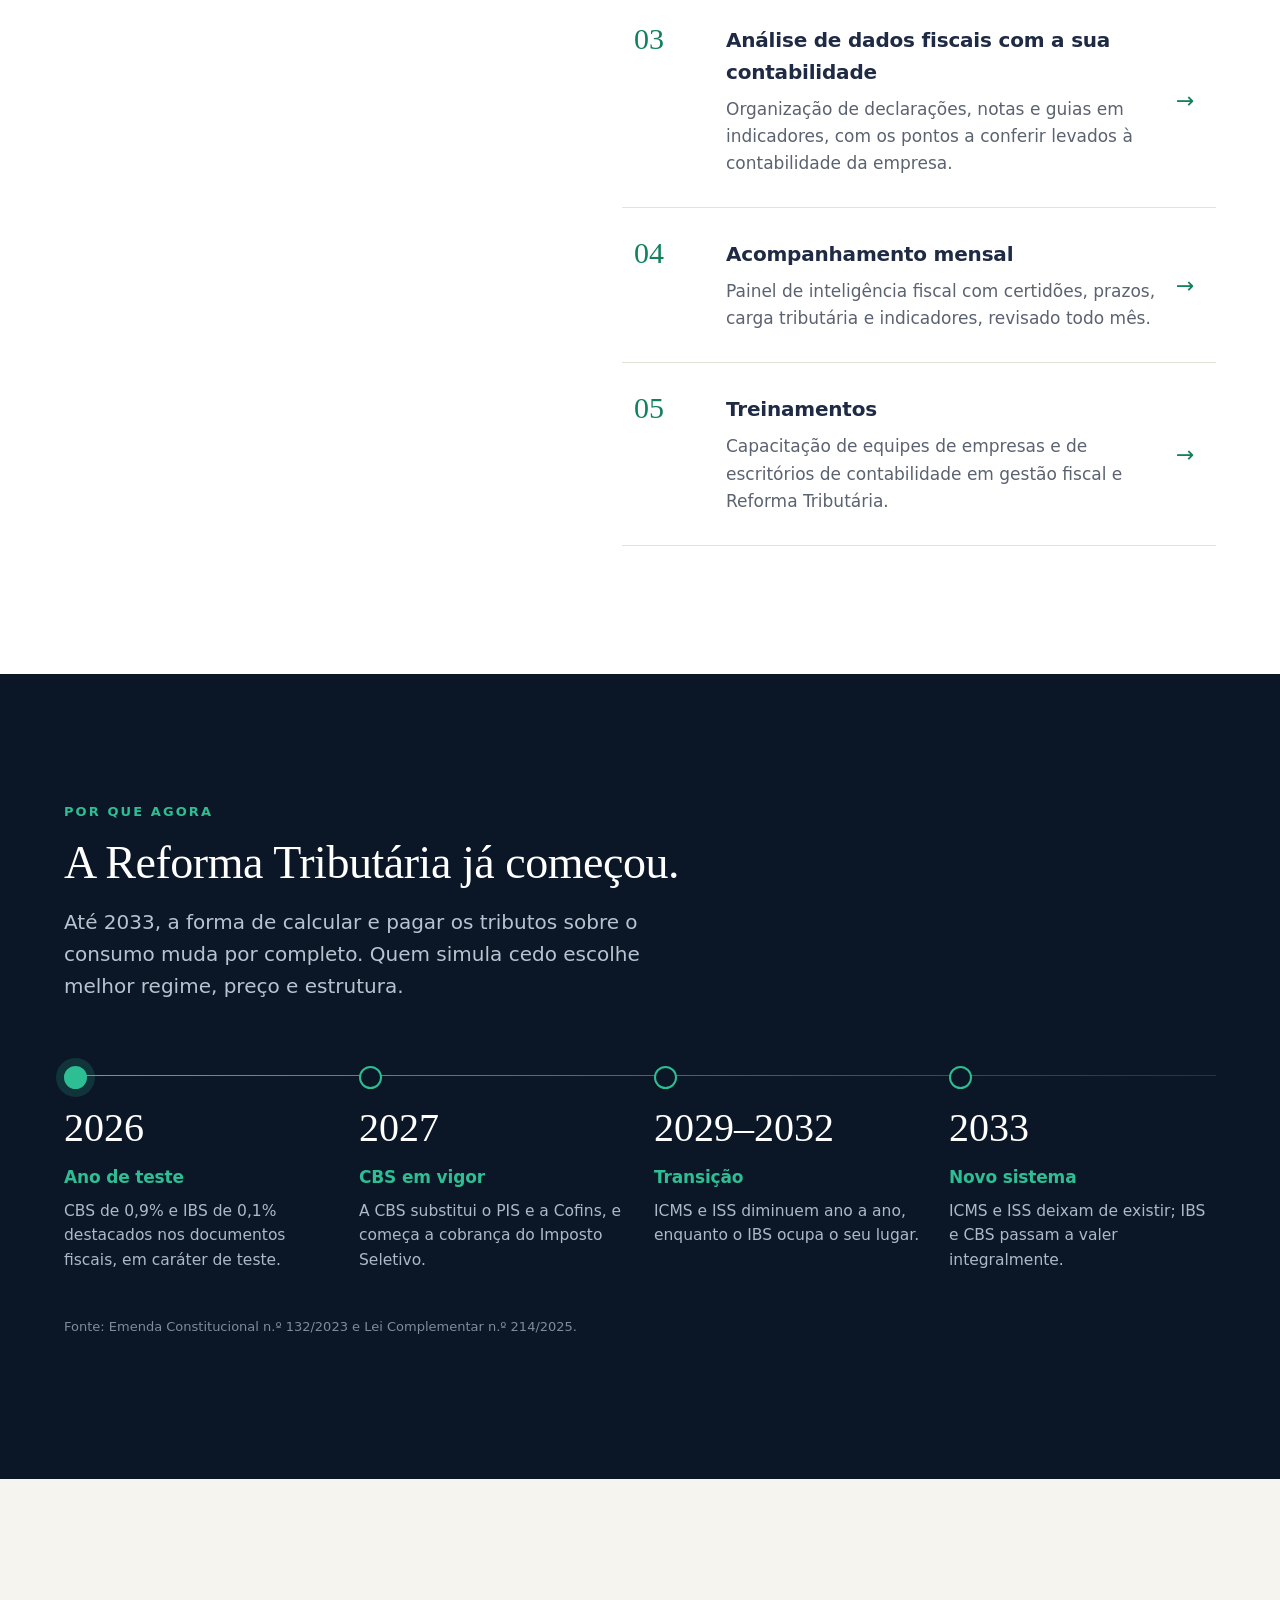
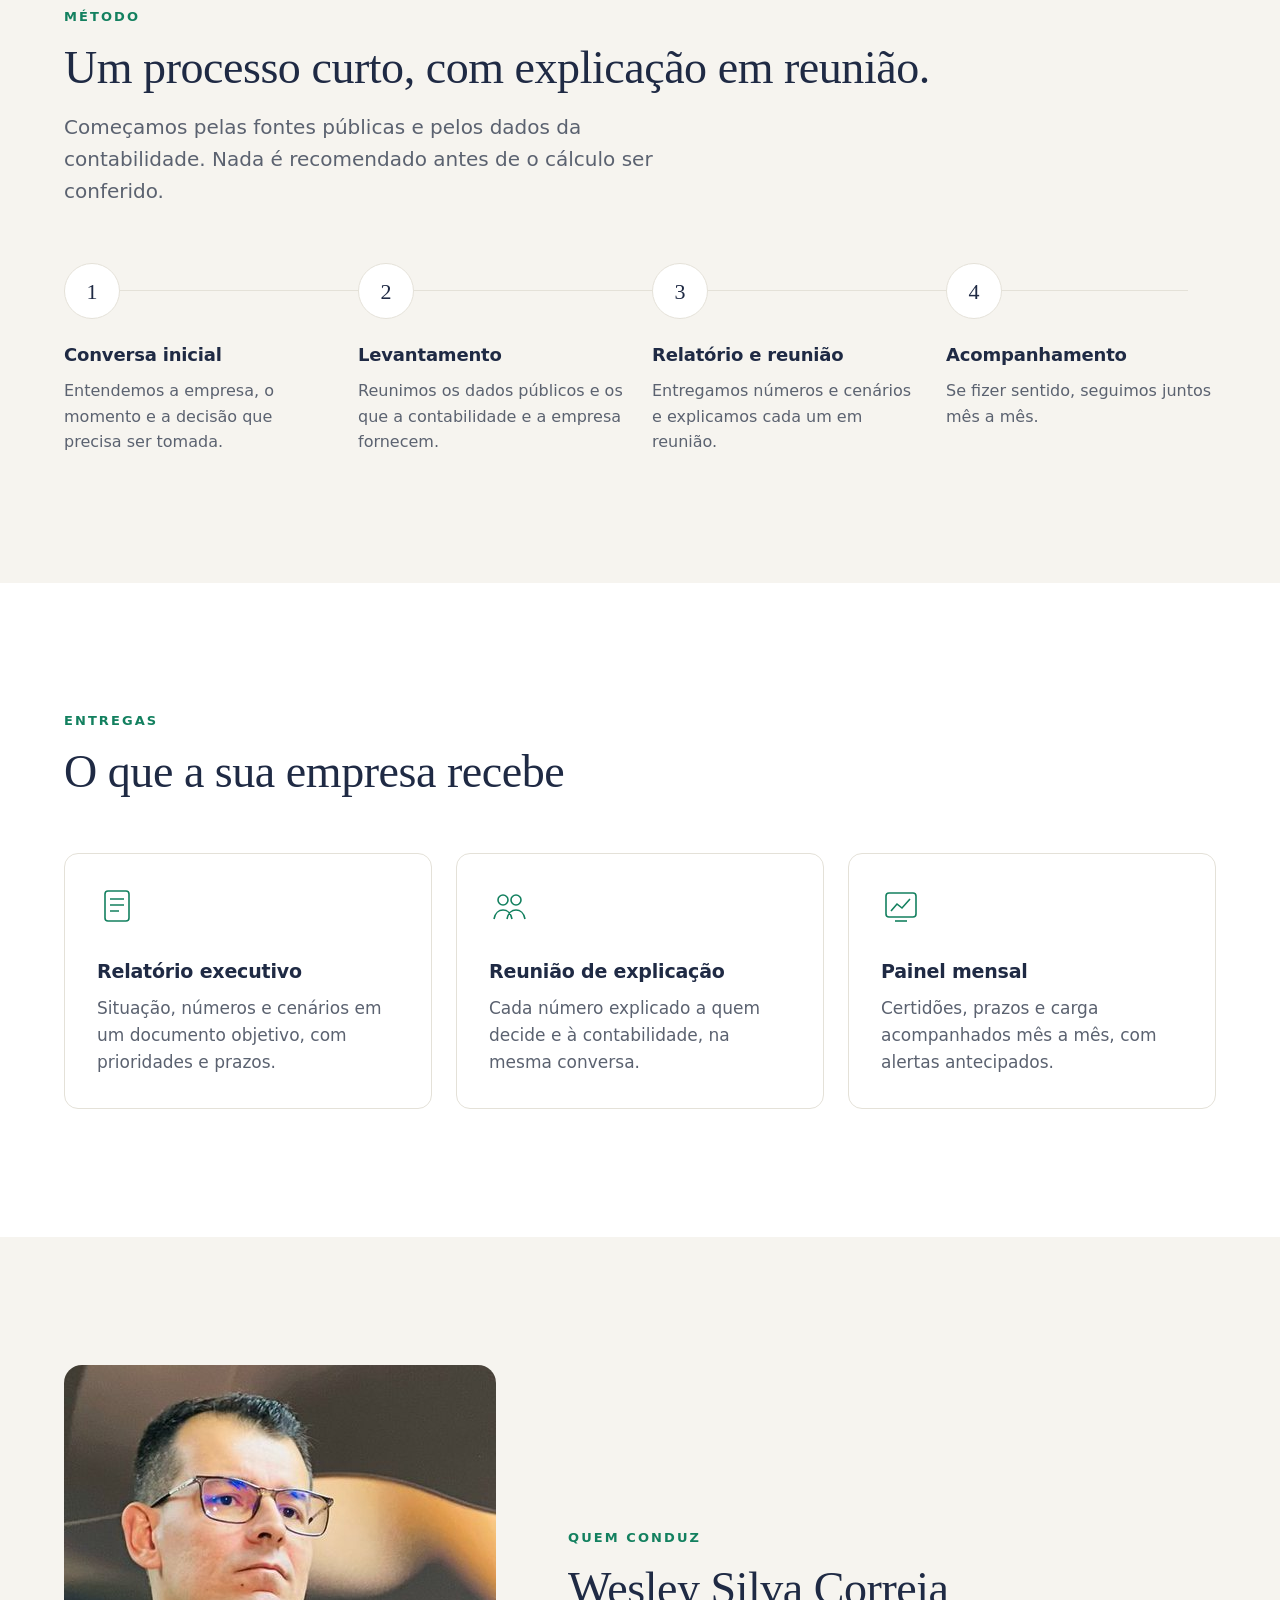
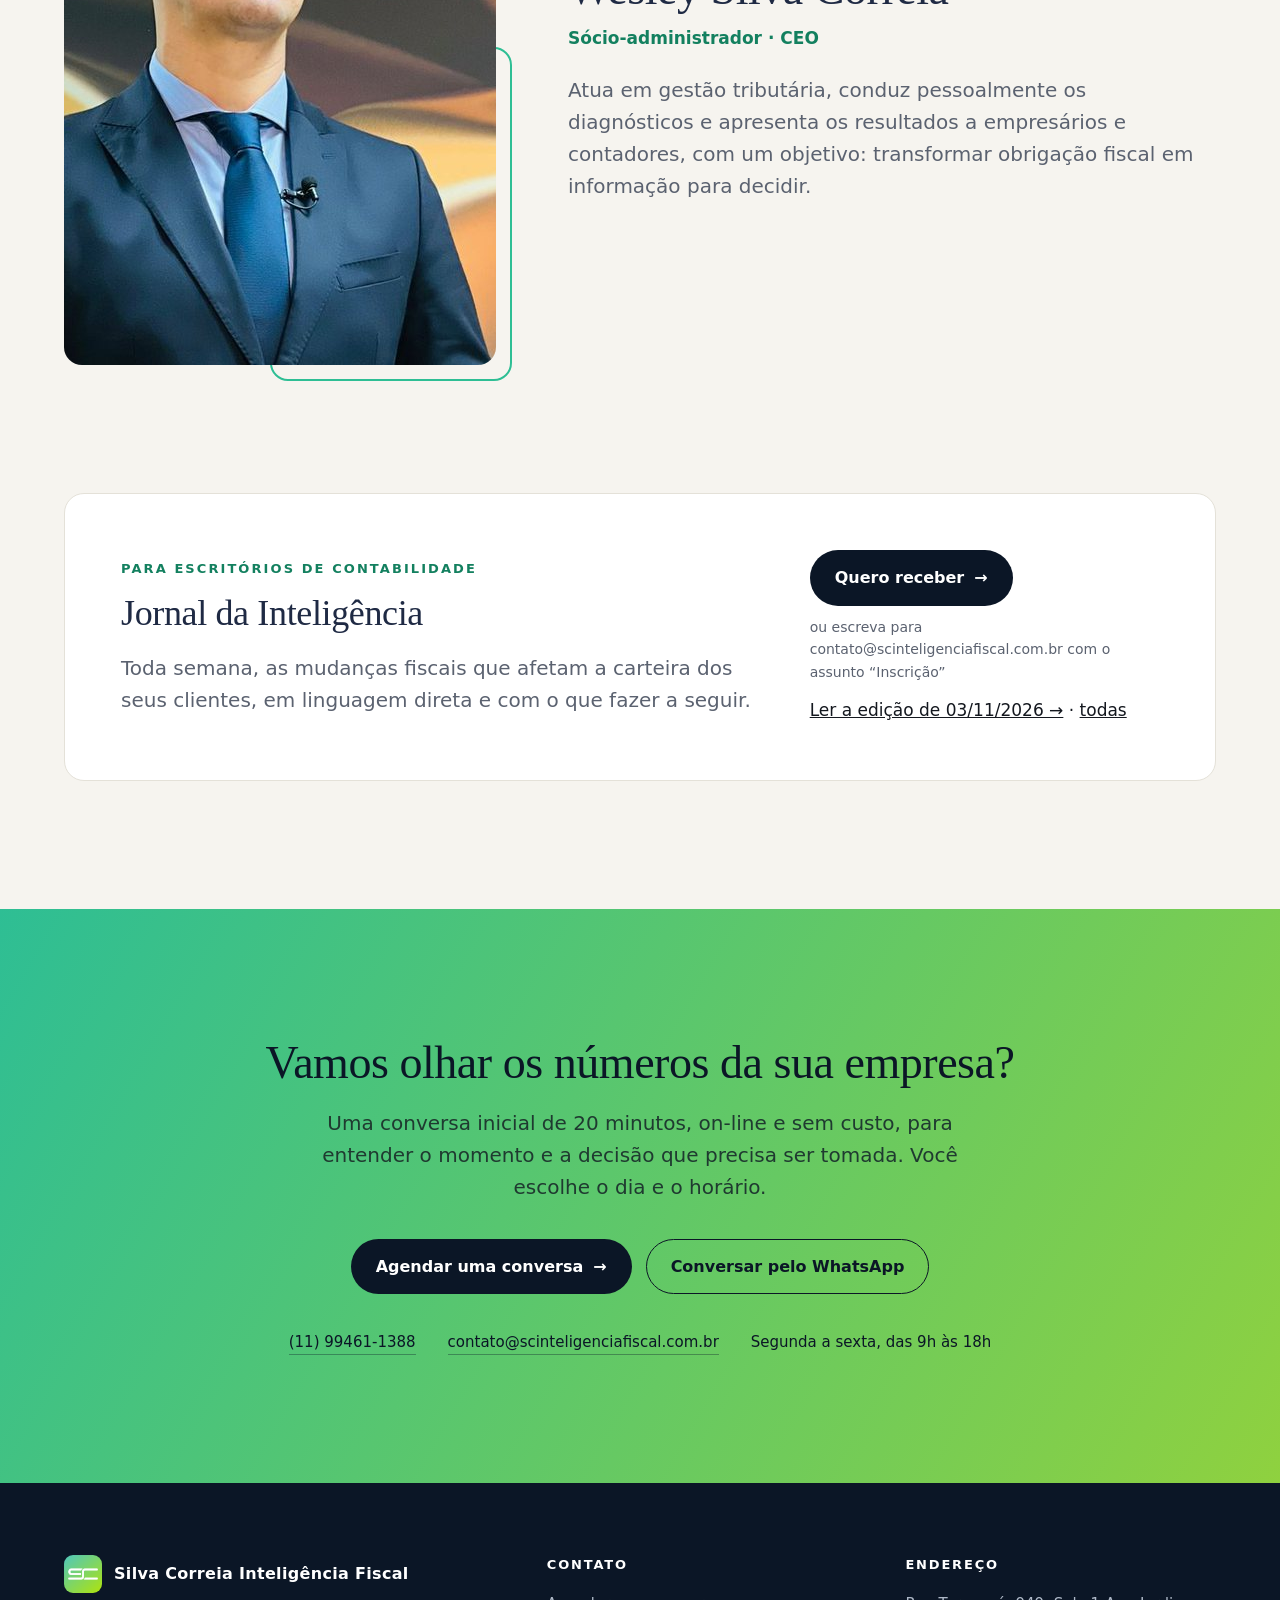
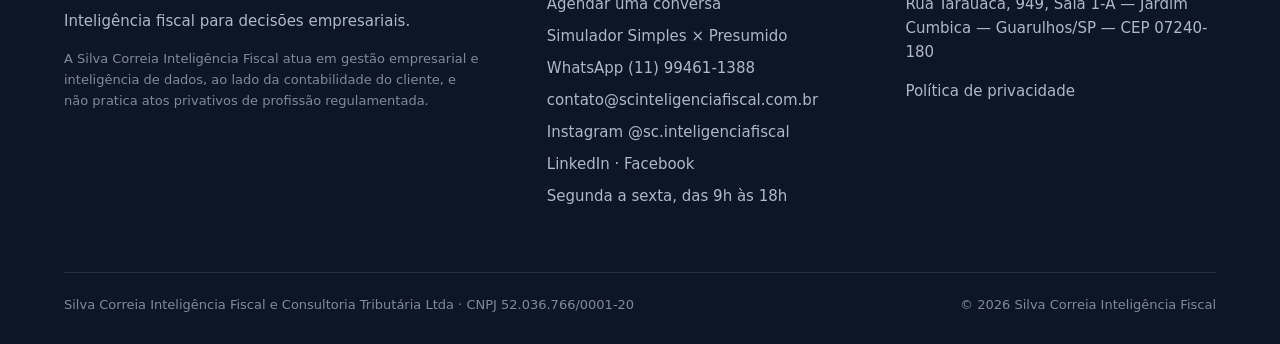
==== commit c4cc65f8: "Jornal da Inteligência n.º 5 aberto no site" ====
--- a/index.html
+++ b/index.html
@@ -95,7 +95,7 @@
     <p class="lead">Toda semana, as mudanças fiscais que afetam a carteira dos seus clientes, em linguagem direta e com o que fazer a seguir.</p></div>
     <div><a class="btn btn-e" href="mailto:contato@scinteligenciafiscal.com.br?subject=Inscri%C3%A7%C3%A3o%20no%20Jornal%20da%20Intelig%C3%AAncia">Quero receber <span class="seta">→</span></a>
     <p style="margin:10px 0 0;font-size:14px;color:var(--cinza)">ou escreva para contato@scinteligenciafiscal.com.br com o assunto “Inscrição”</p>
-    <p style="margin:14px 0 0"><a href="jornal/edicao-004.html">Ler a edição de 20/10/2026 →</a> · <a href="jornal.html">todas</a></p></div></div>
+    <p style="margin:14px 0 0"><a href="jornal/edicao-005.html">Ler a edição de 03/11/2026 →</a> · <a href="jornal.html">todas</a></p></div></div>
 </div></section>
 
 <section id="contato" class="final"><div class="cx">
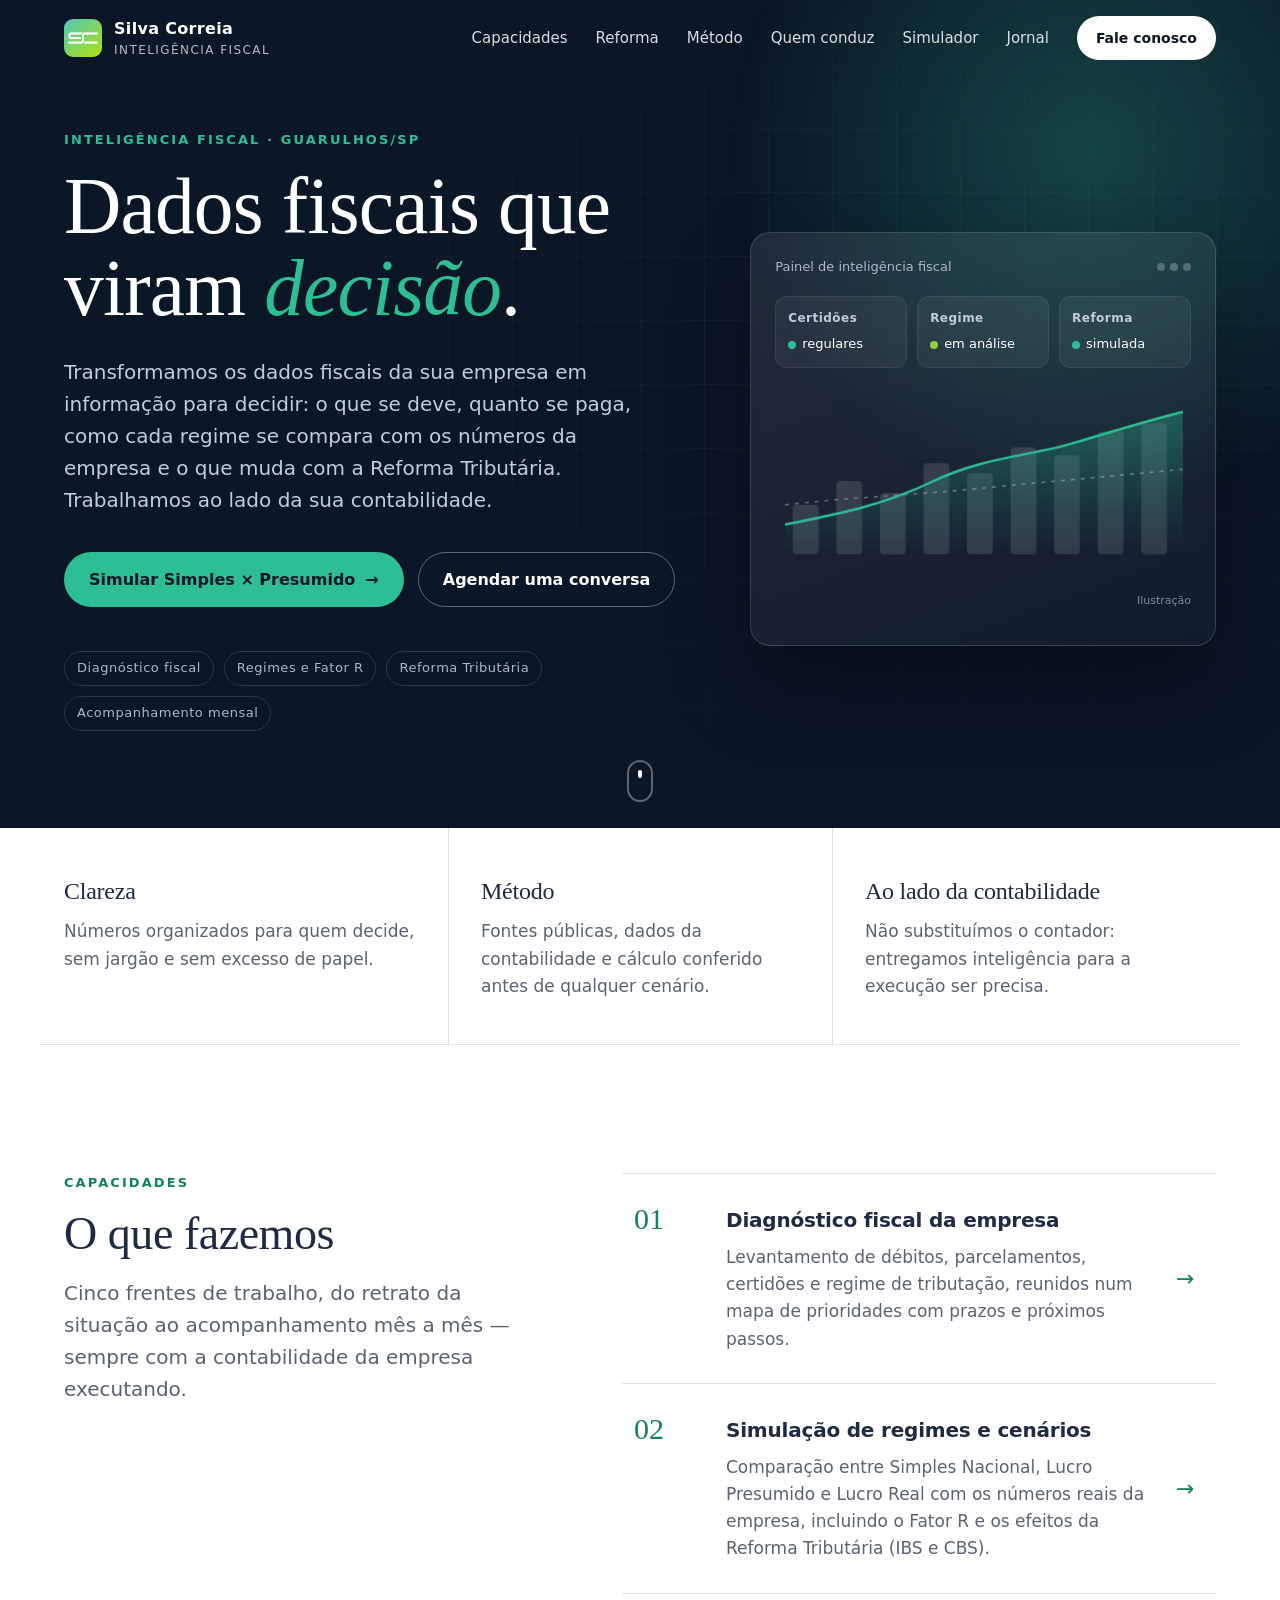
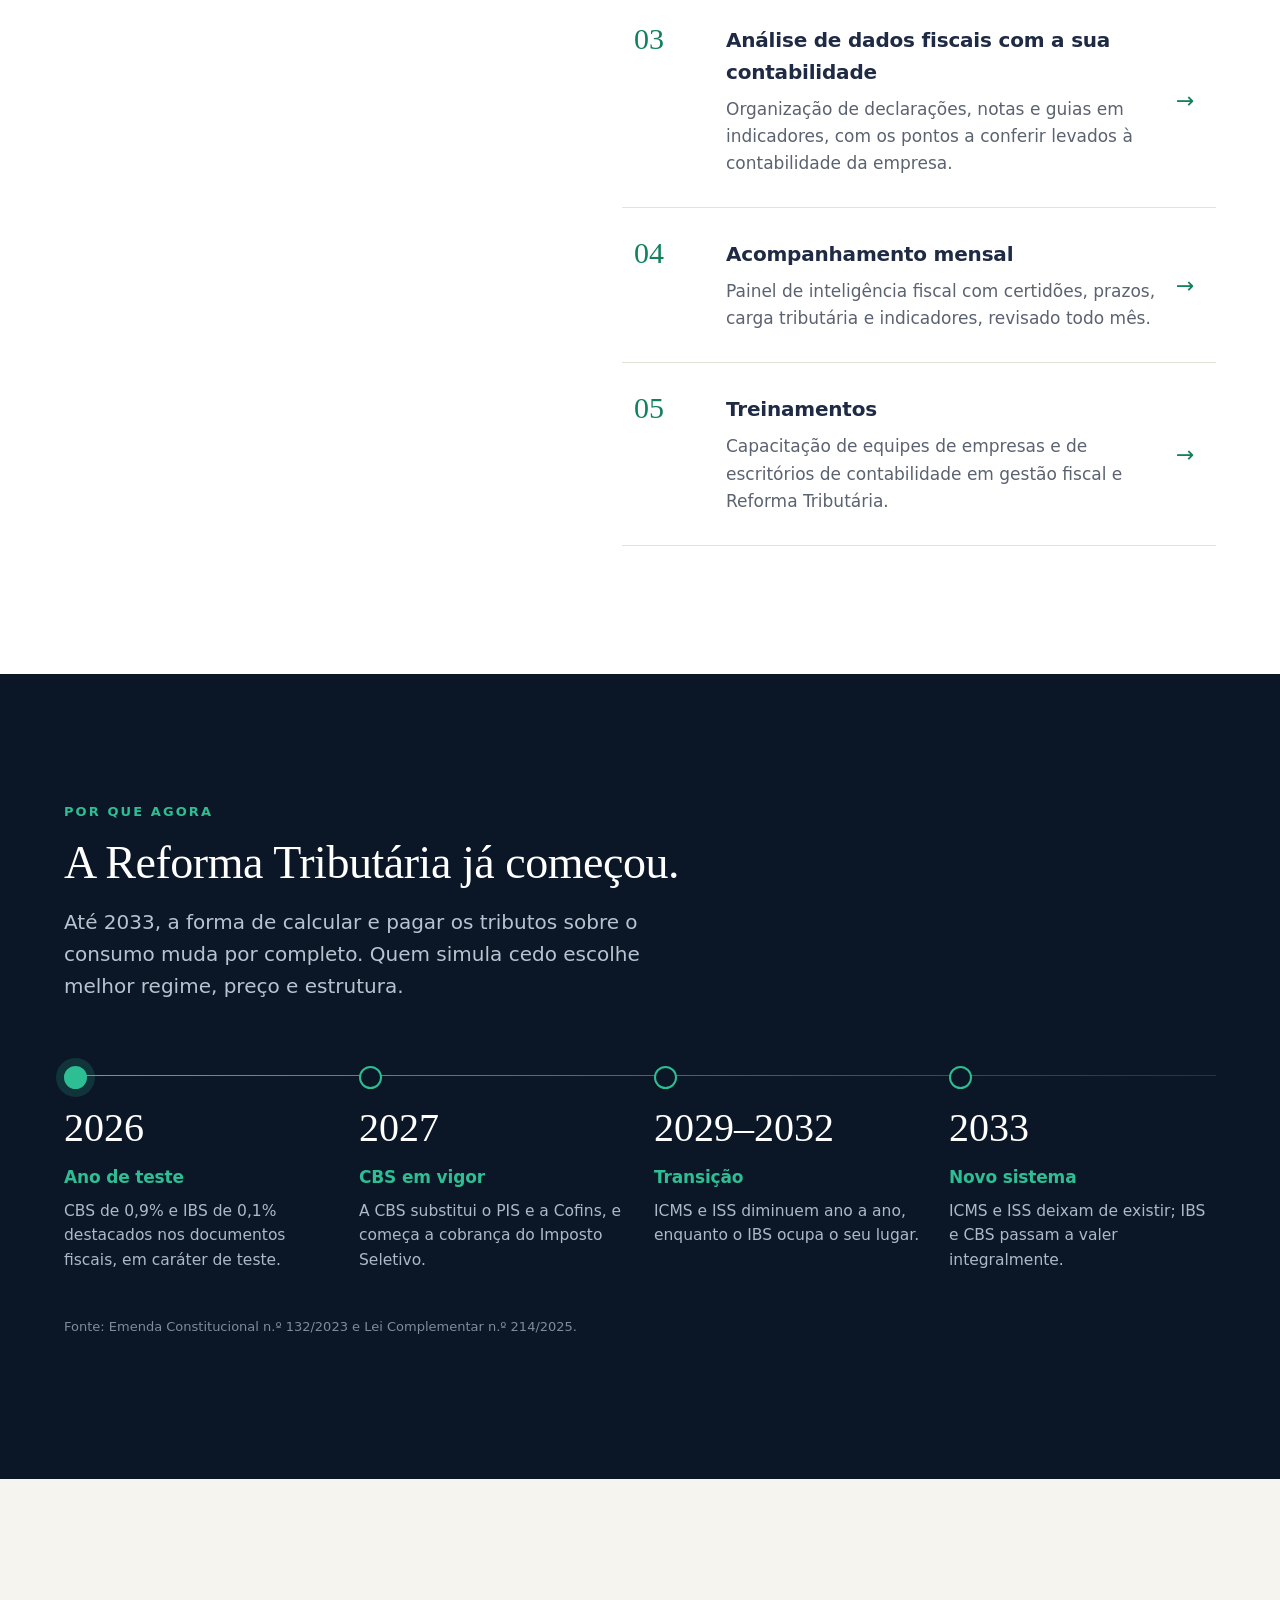
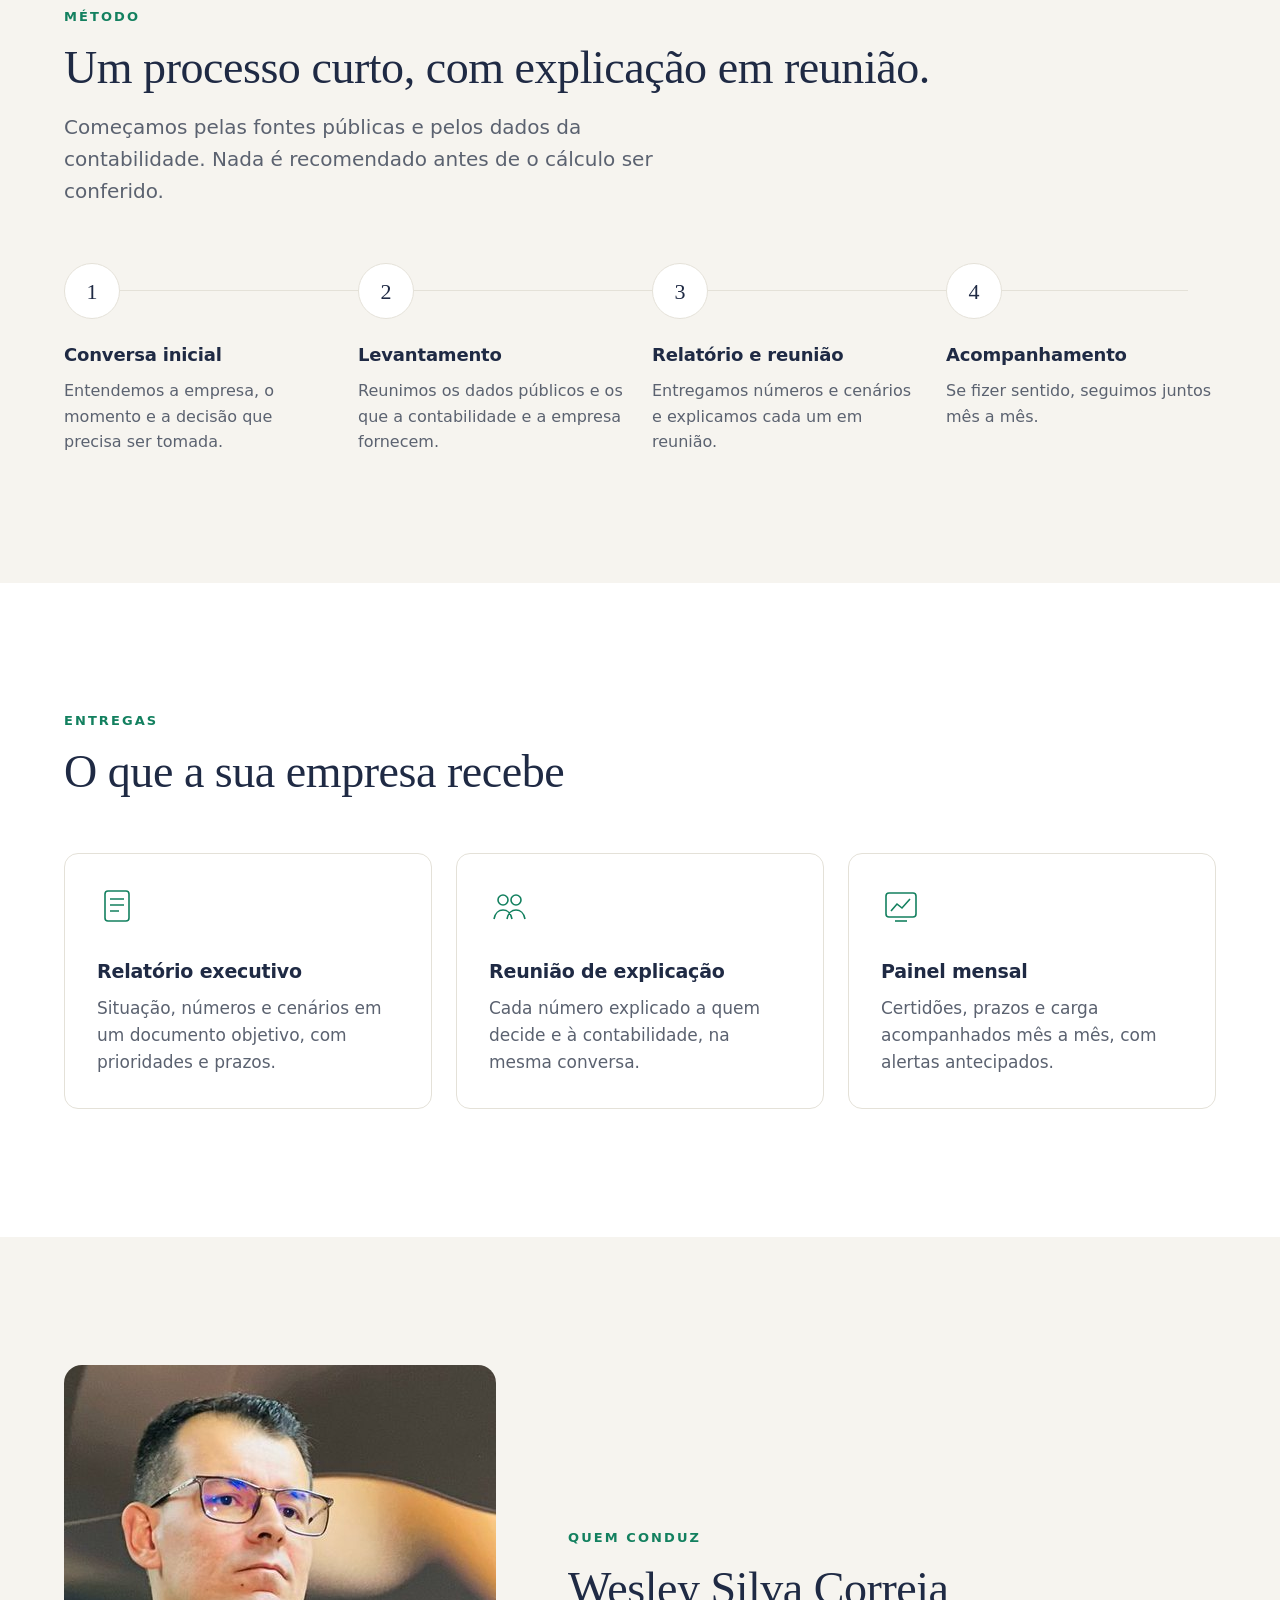
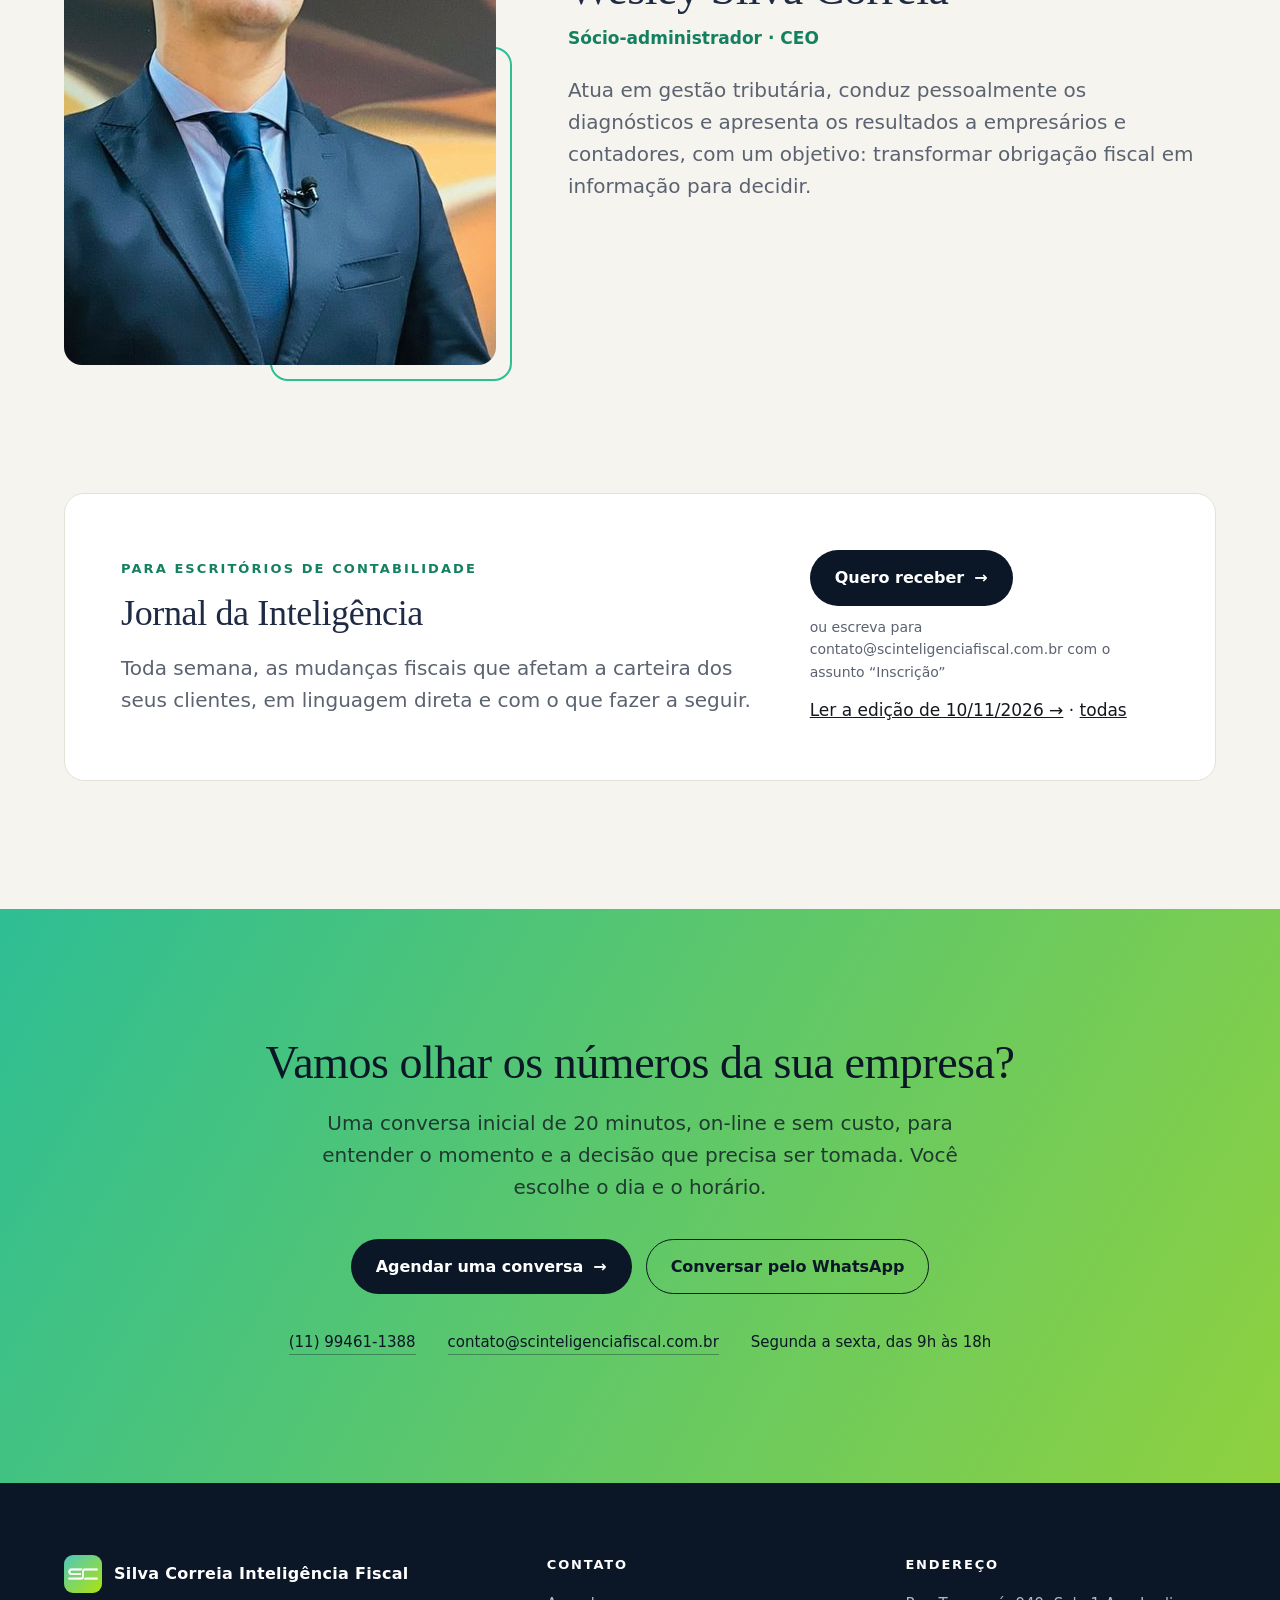
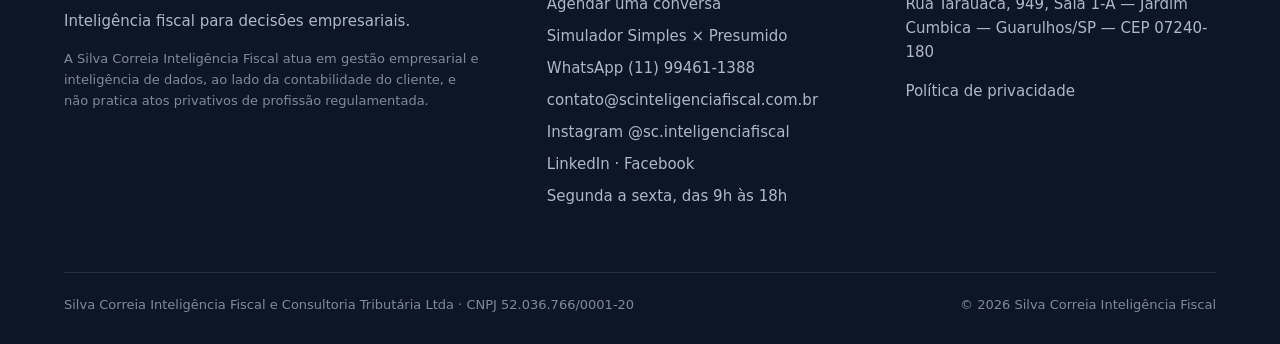
==== commit 47615058: "Jornal da Inteligência n.º 6 aberto no site" ====
--- a/index.html
+++ b/index.html
@@ -95,7 +95,7 @@
     <p class="lead">Toda semana, as mudanças fiscais que afetam a carteira dos seus clientes, em linguagem direta e com o que fazer a seguir.</p></div>
     <div><a class="btn btn-e" href="mailto:contato@scinteligenciafiscal.com.br?subject=Inscri%C3%A7%C3%A3o%20no%20Jornal%20da%20Intelig%C3%AAncia">Quero receber <span class="seta">→</span></a>
     <p style="margin:10px 0 0;font-size:14px;color:var(--cinza)">ou escreva para contato@scinteligenciafiscal.com.br com o assunto “Inscrição”</p>
-    <p style="margin:14px 0 0"><a href="jornal/edicao-005.html">Ler a edição de 03/11/2026 →</a> · <a href="jornal.html">todas</a></p></div></div>
+    <p style="margin:14px 0 0"><a href="jornal/edicao-006.html">Ler a edição de 10/11/2026 →</a> · <a href="jornal.html">todas</a></p></div></div>
 </div></section>
 
 <section id="contato" class="final"><div class="cx">
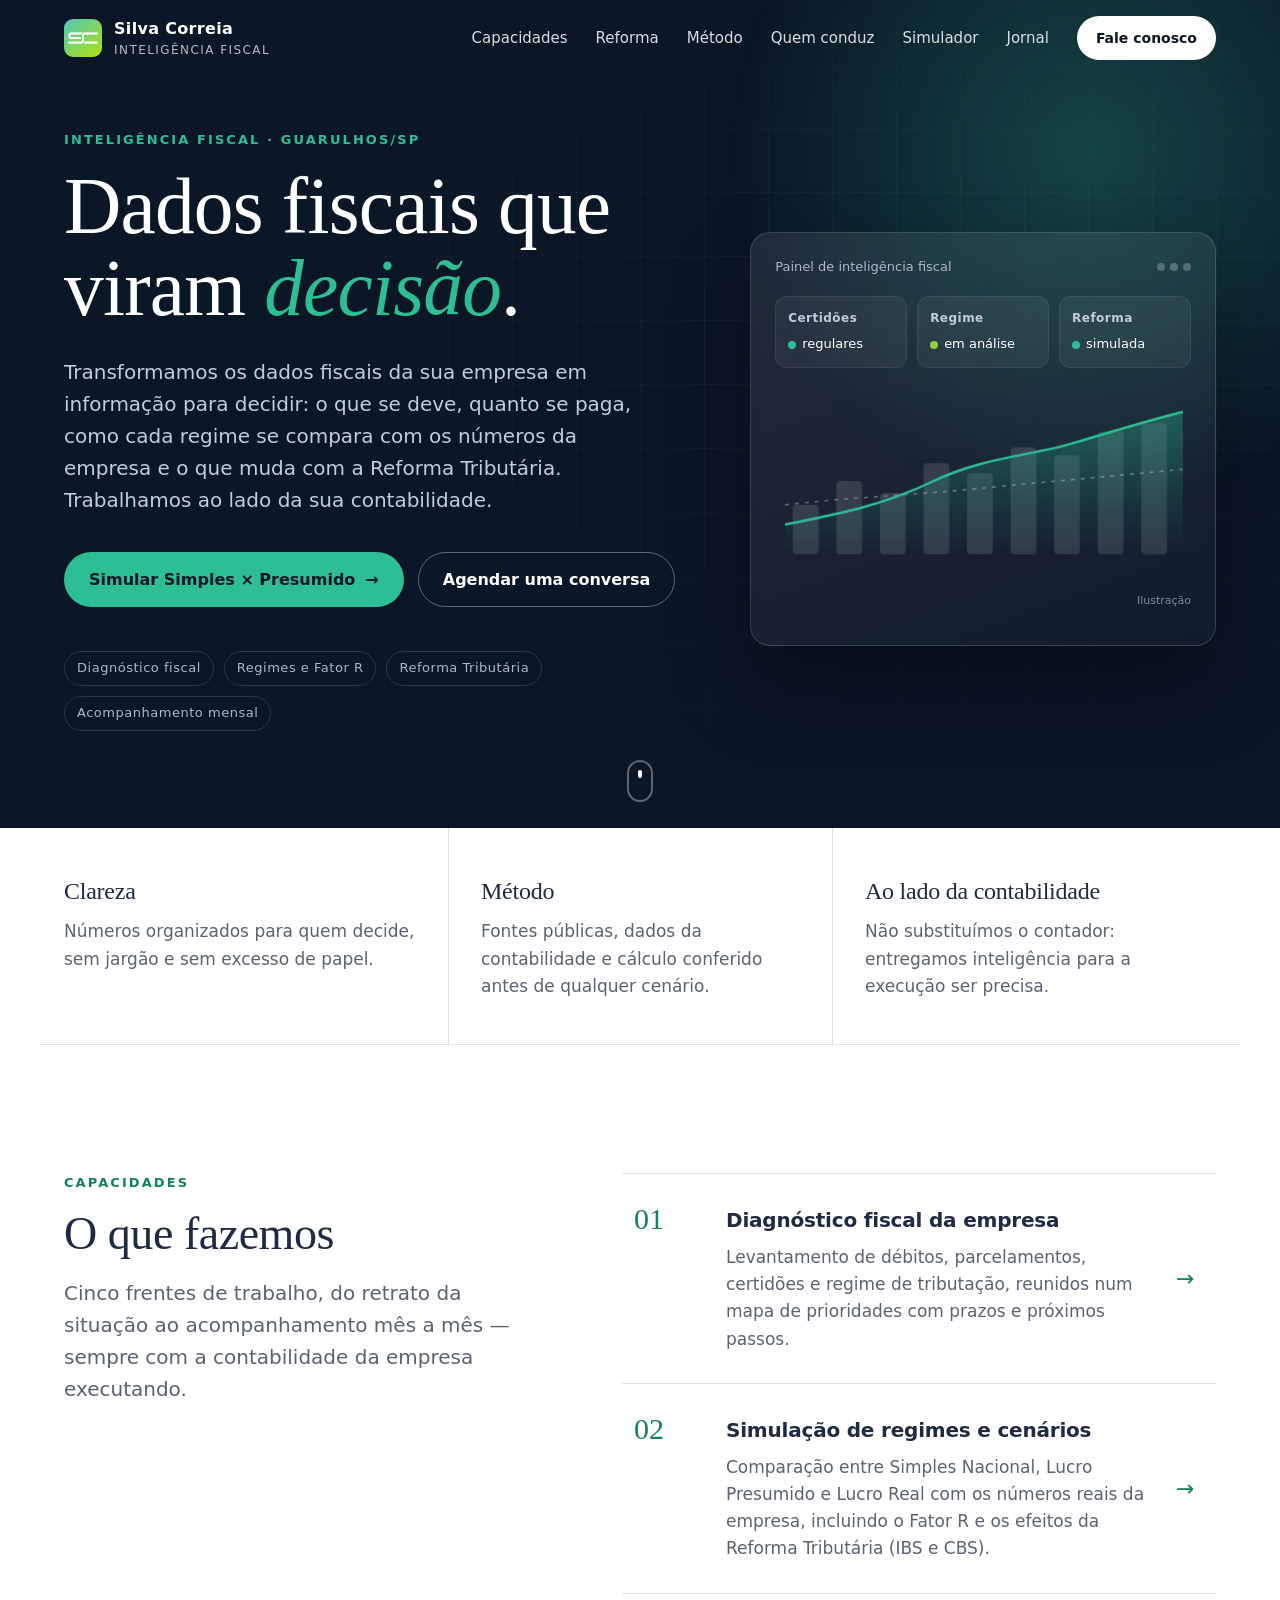
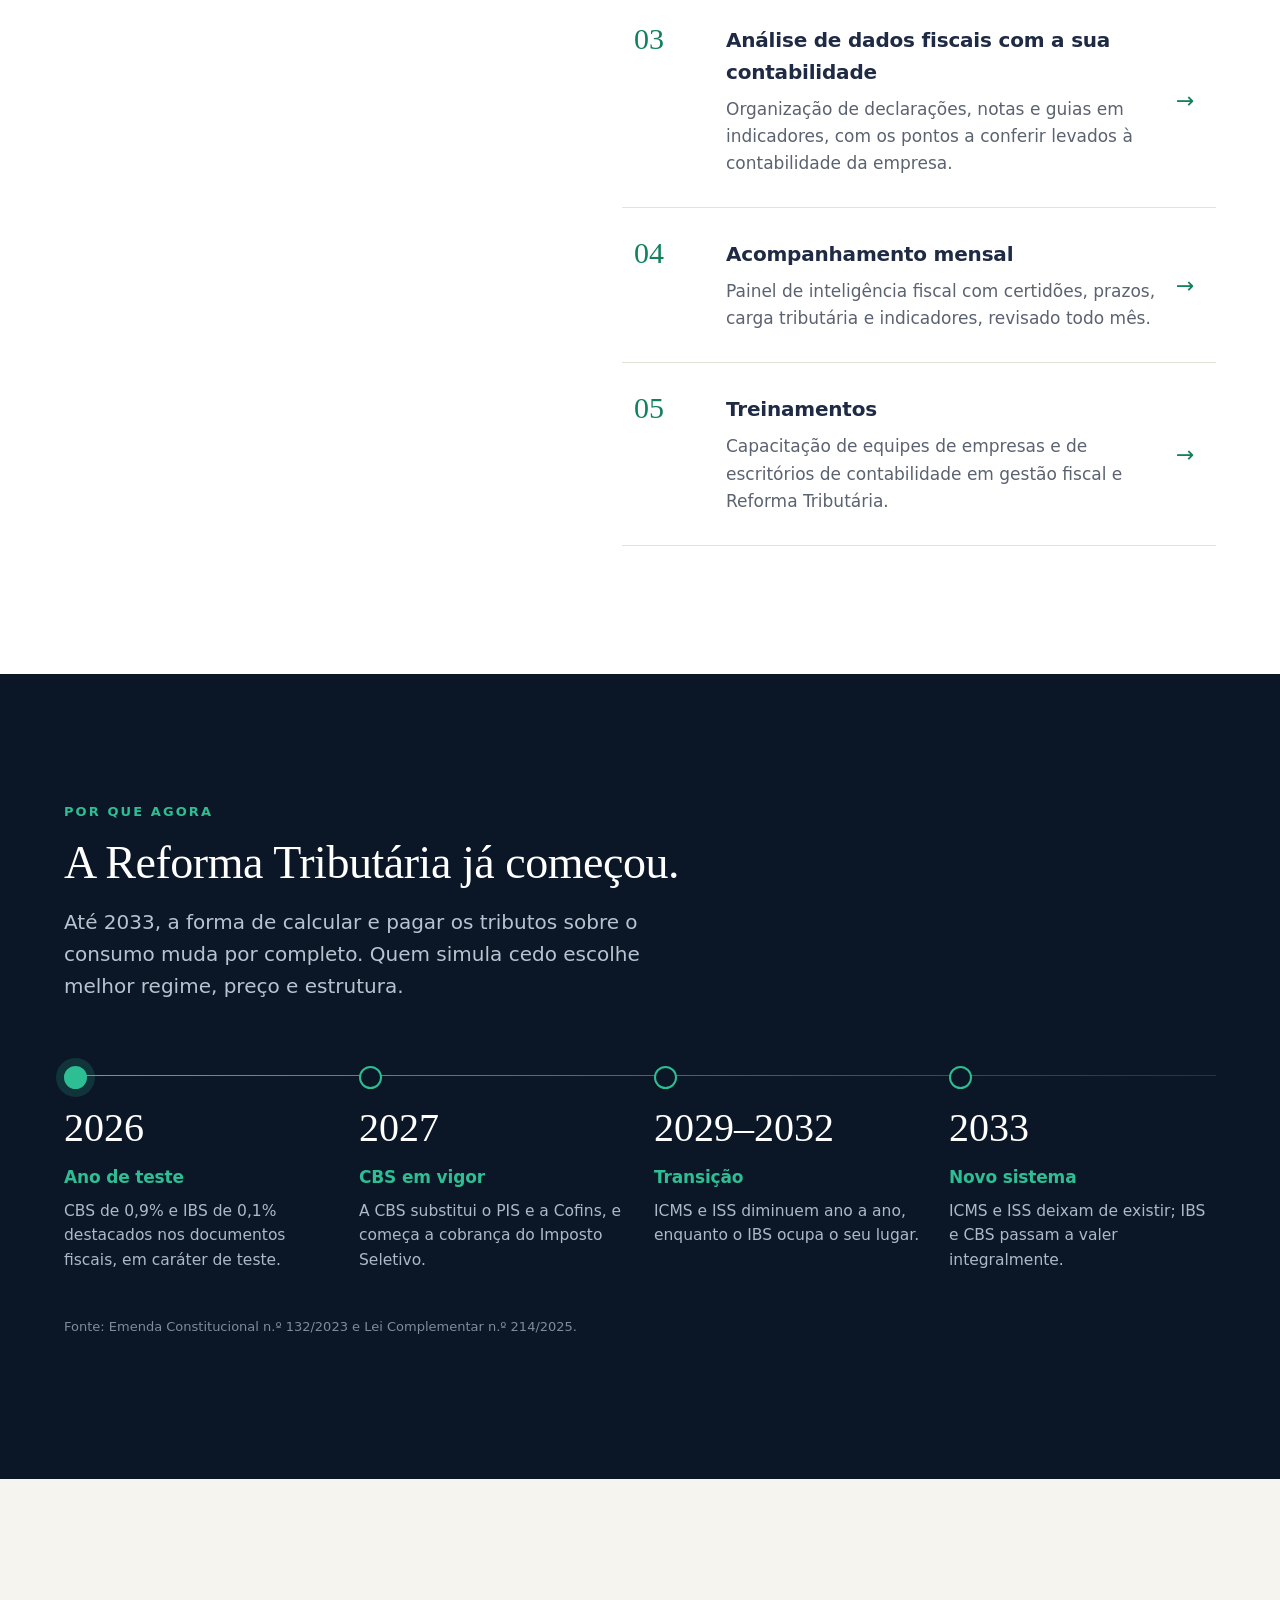
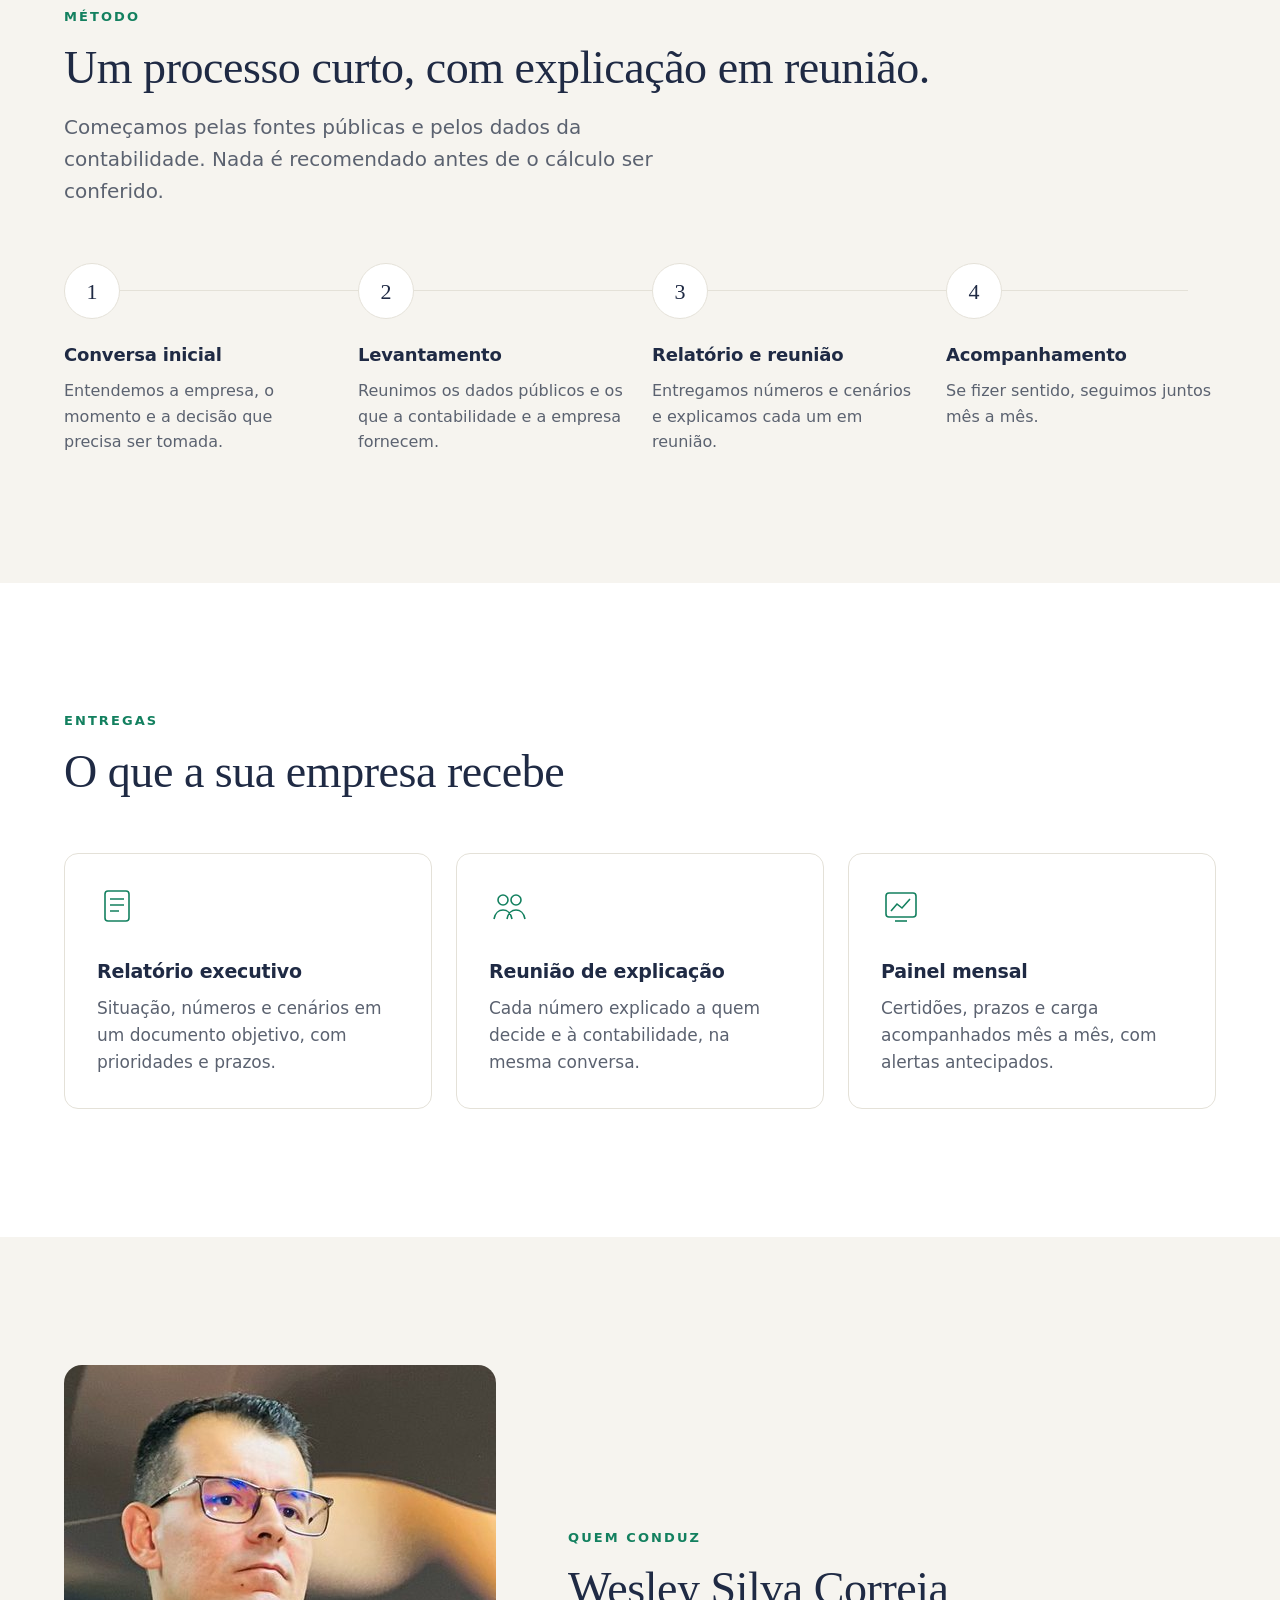
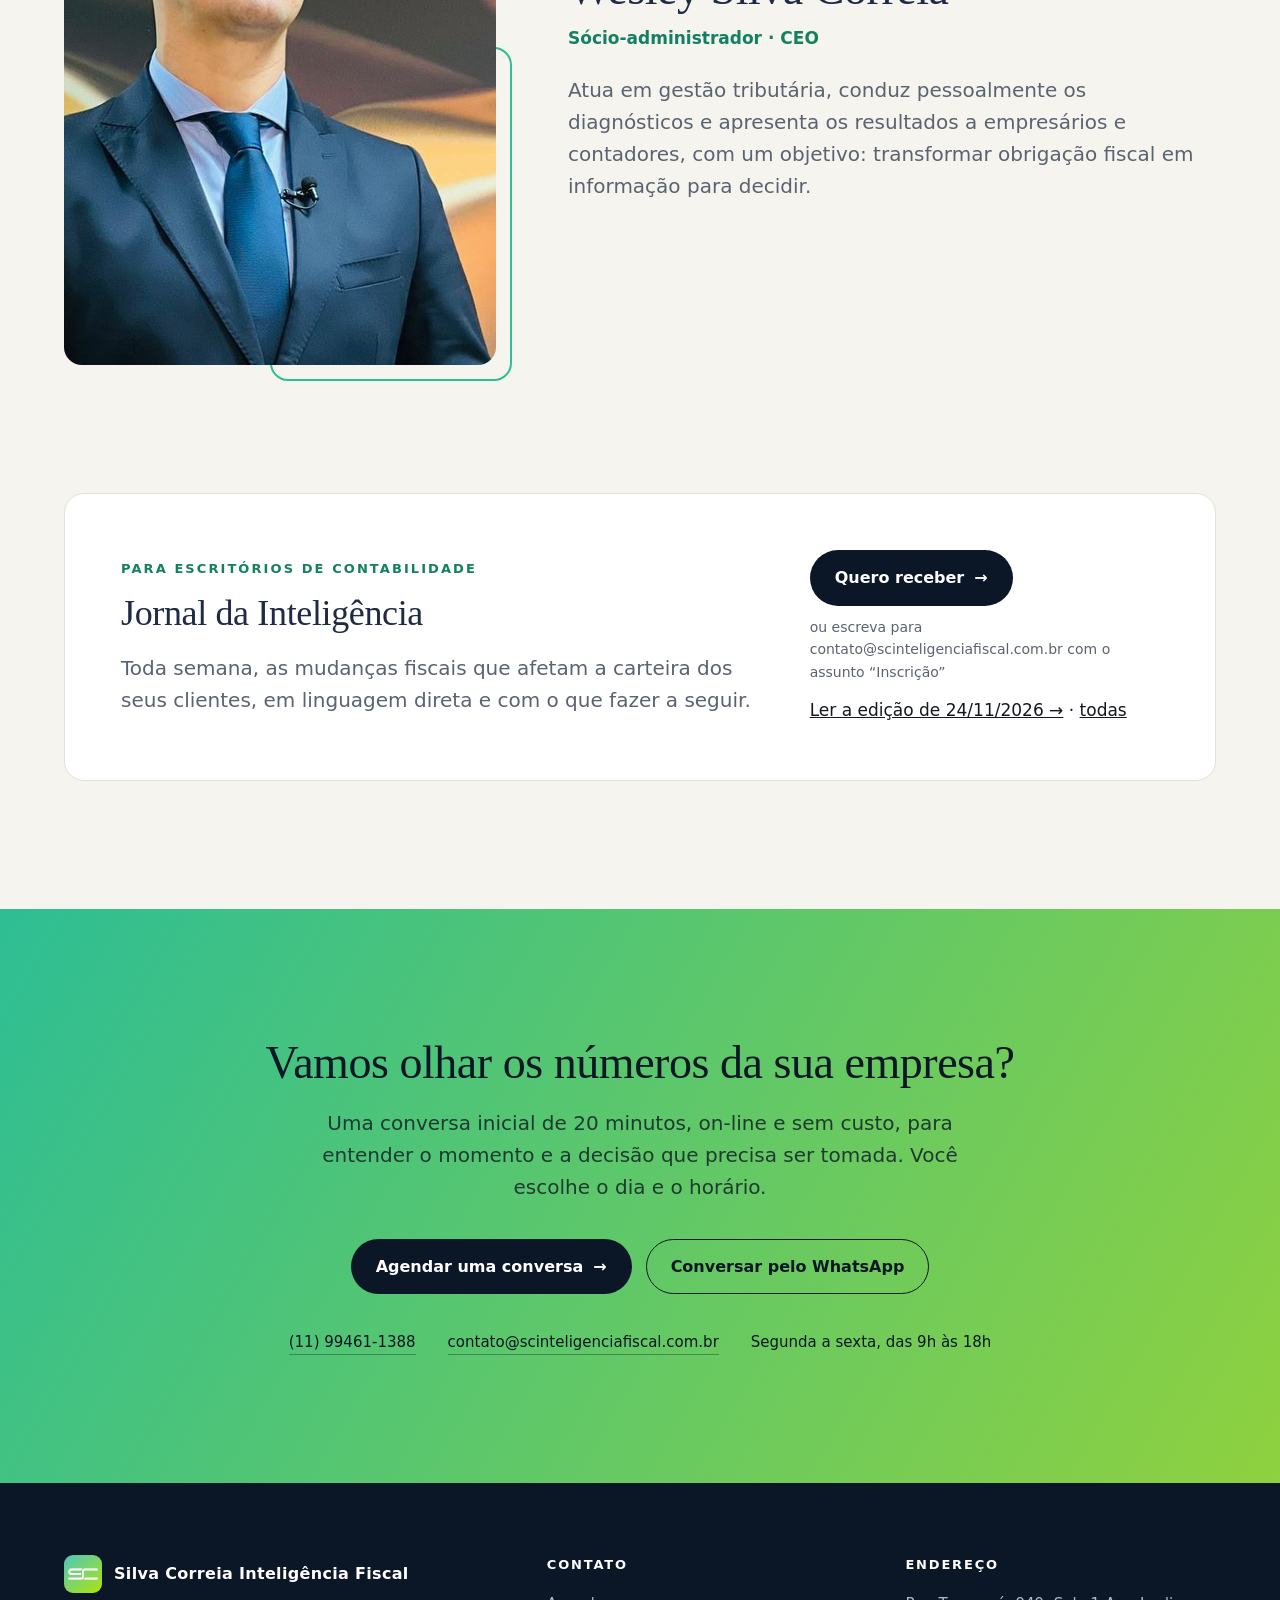
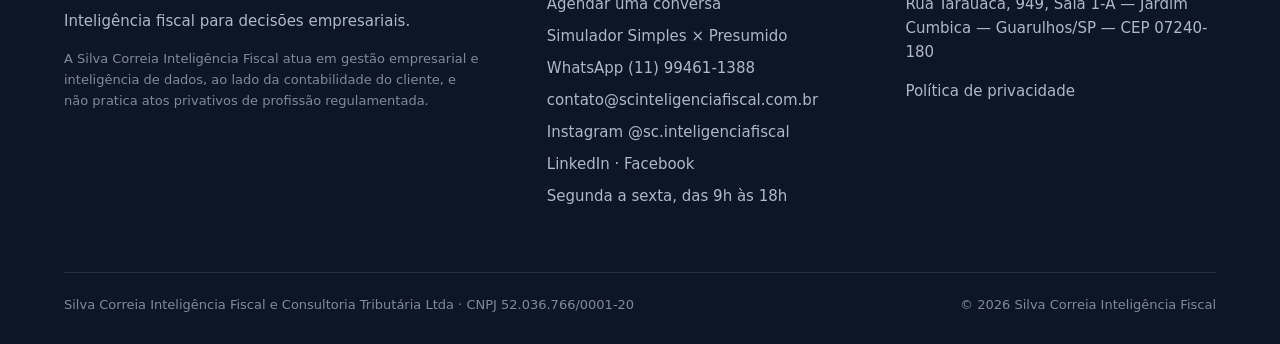
==== commit 85ba9ea6: "Jornal da Inteligência n.º 7 aberto no site" ====
--- a/index.html
+++ b/index.html
@@ -95,7 +95,7 @@
     <p class="lead">Toda semana, as mudanças fiscais que afetam a carteira dos seus clientes, em linguagem direta e com o que fazer a seguir.</p></div>
     <div><a class="btn btn-e" href="mailto:contato@scinteligenciafiscal.com.br?subject=Inscri%C3%A7%C3%A3o%20no%20Jornal%20da%20Intelig%C3%AAncia">Quero receber <span class="seta">→</span></a>
     <p style="margin:10px 0 0;font-size:14px;color:var(--cinza)">ou escreva para contato@scinteligenciafiscal.com.br com o assunto “Inscrição”</p>
-    <p style="margin:14px 0 0"><a href="jornal/edicao-006.html">Ler a edição de 10/11/2026 →</a> · <a href="jornal.html">todas</a></p></div></div>
+    <p style="margin:14px 0 0"><a href="jornal/edicao-007.html">Ler a edição de 24/11/2026 →</a> · <a href="jornal.html">todas</a></p></div></div>
 </div></section>
 
 <section id="contato" class="final"><div class="cx">
